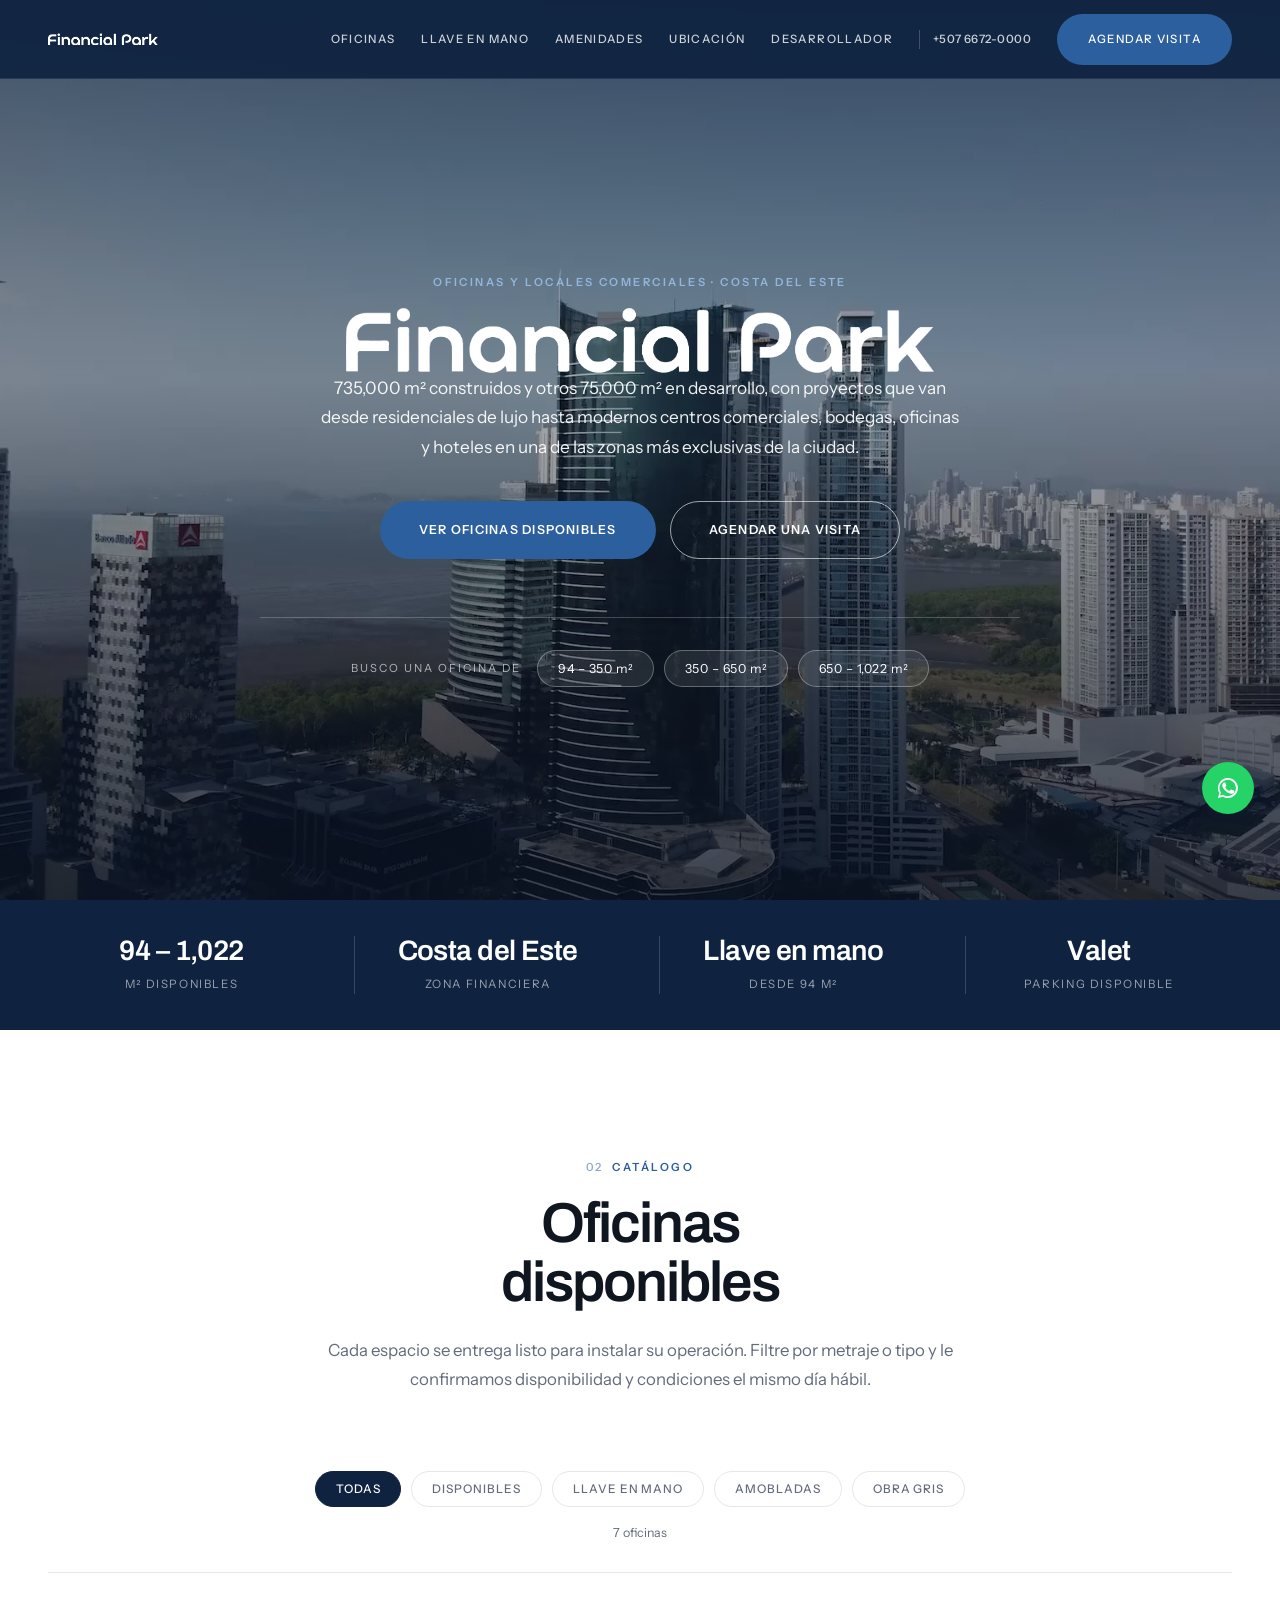
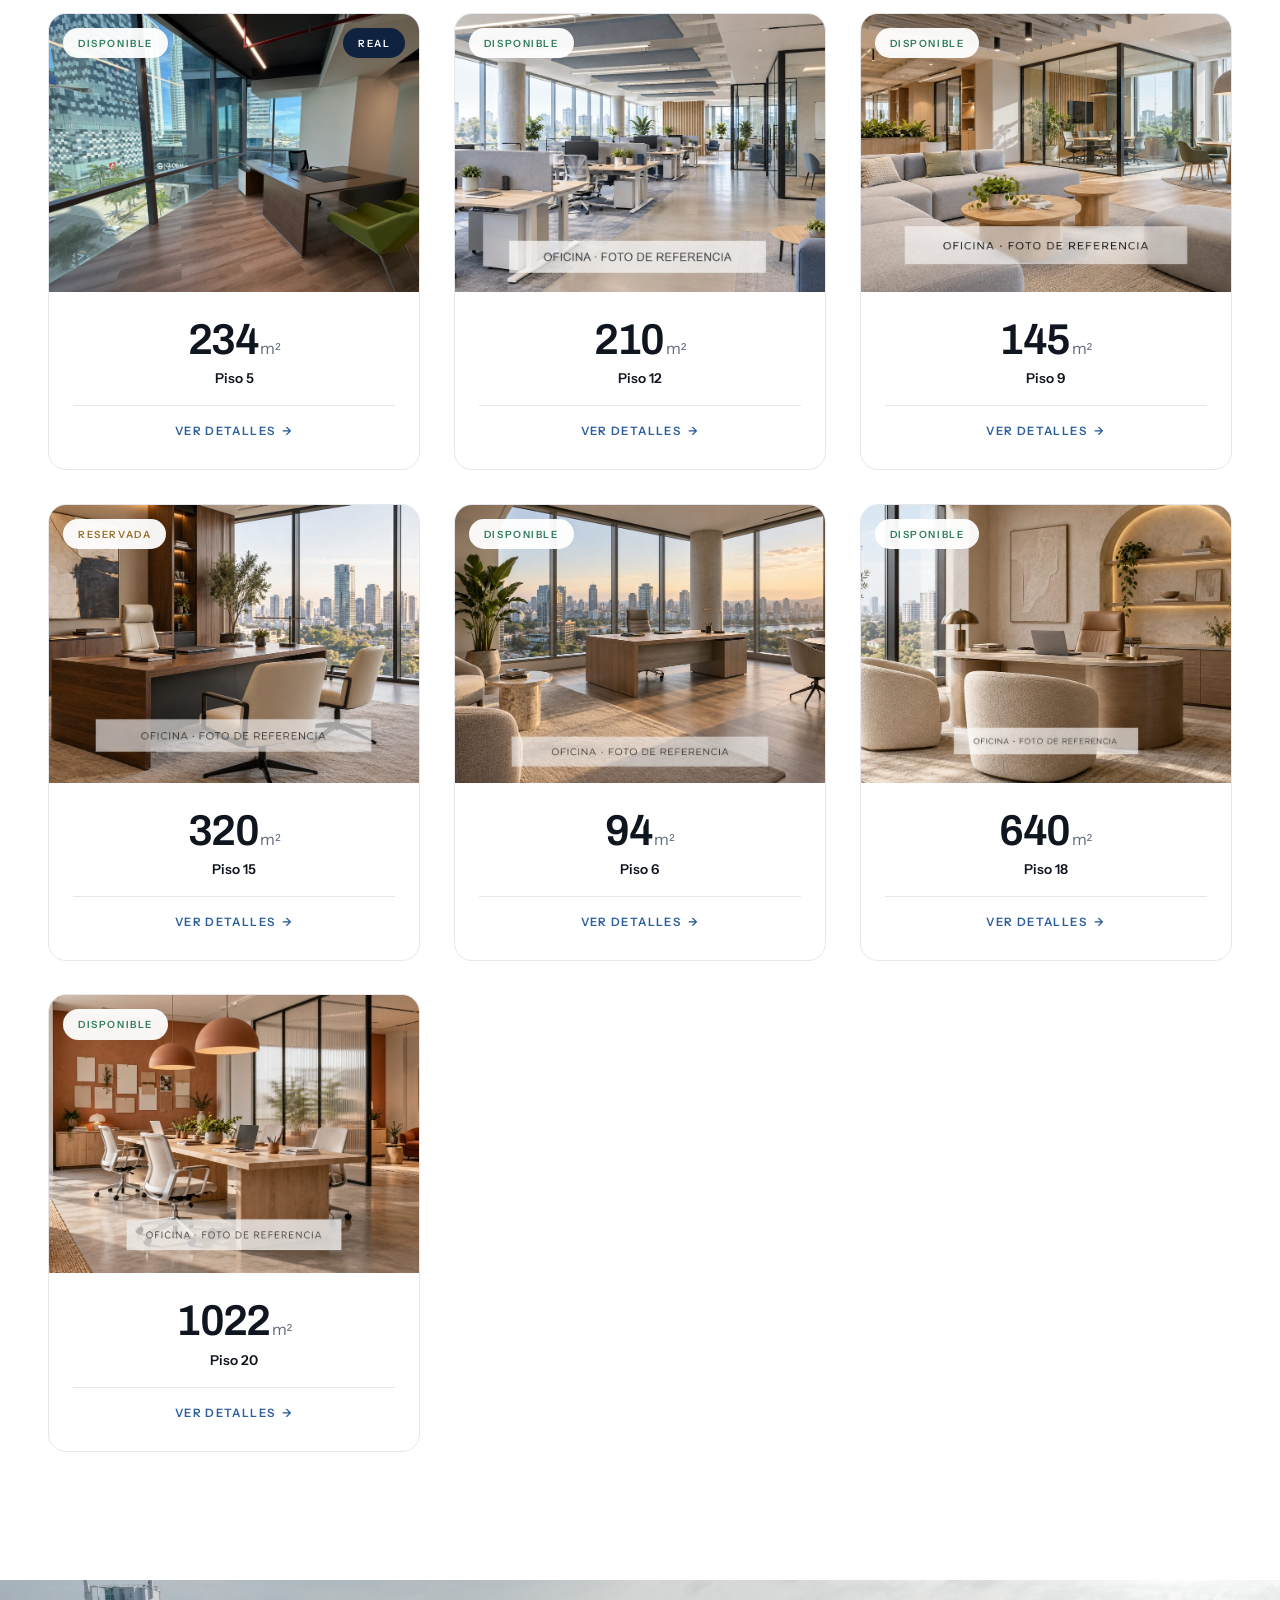
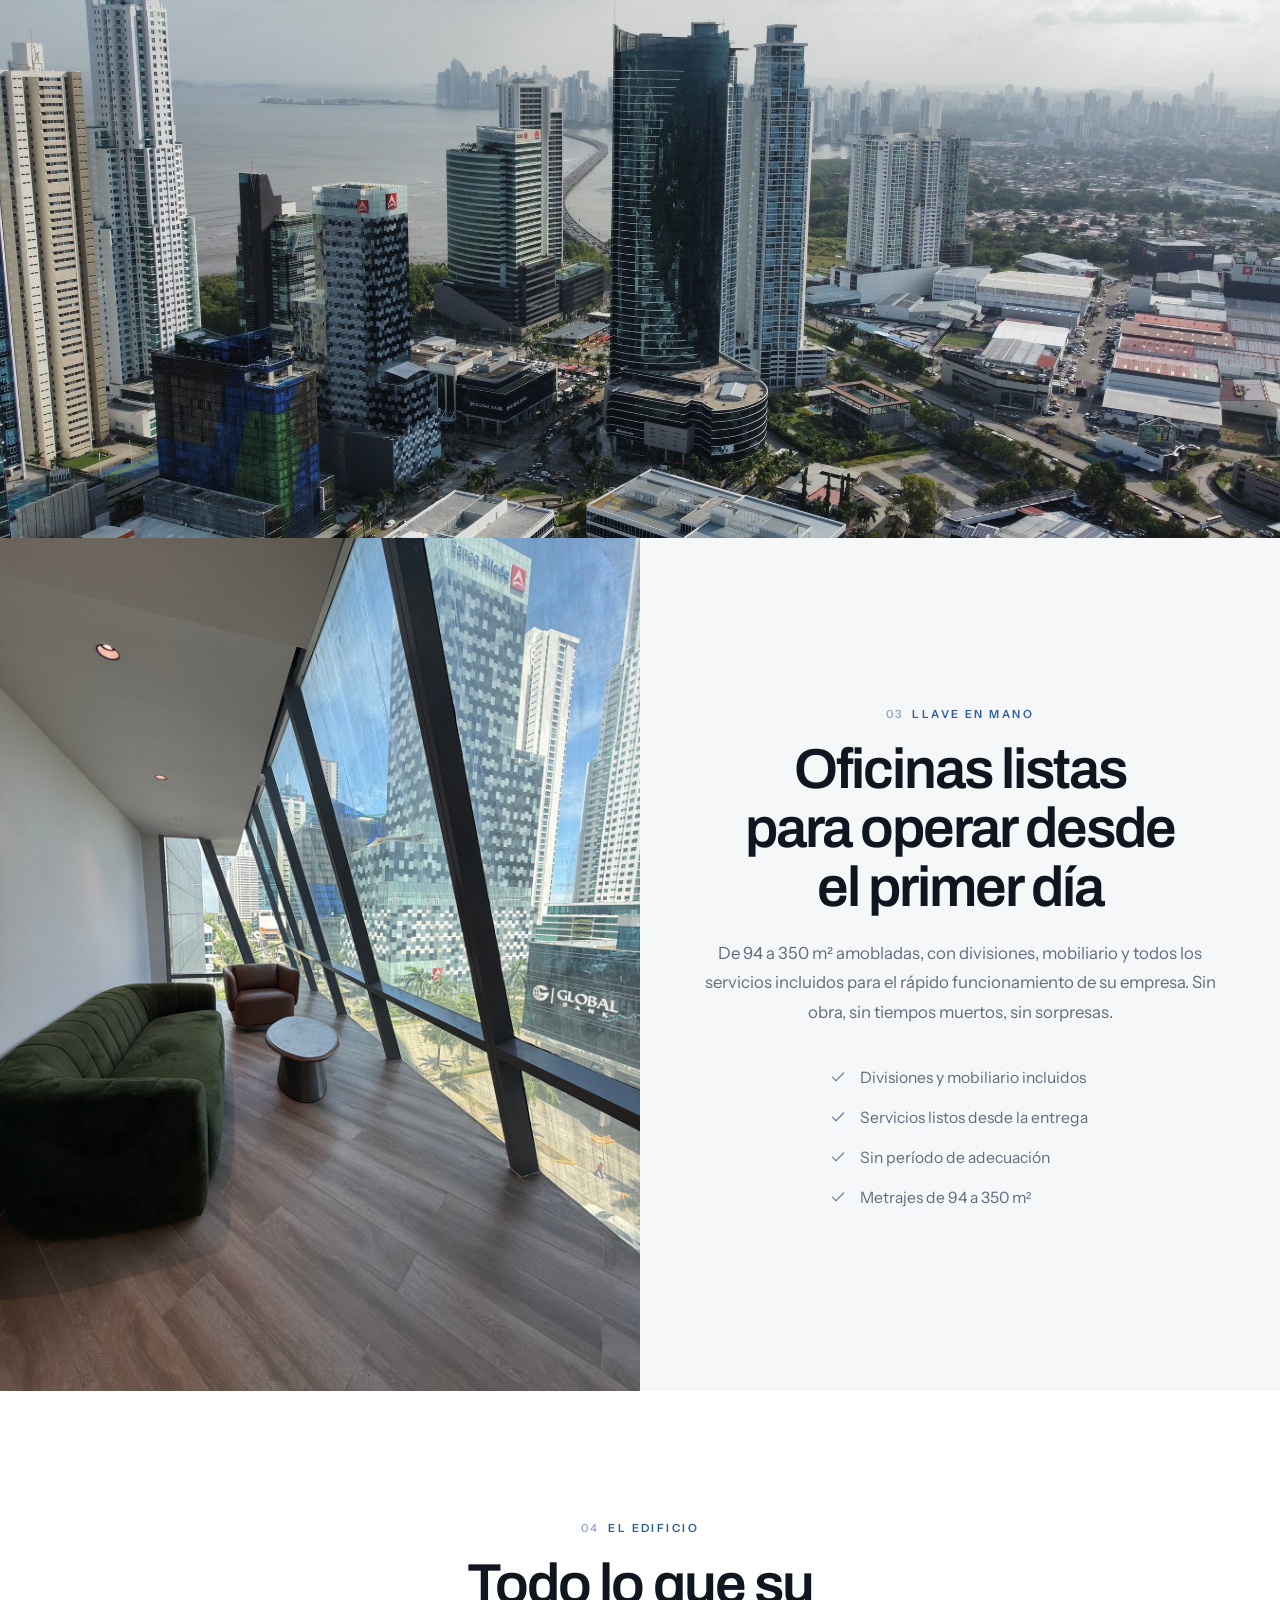
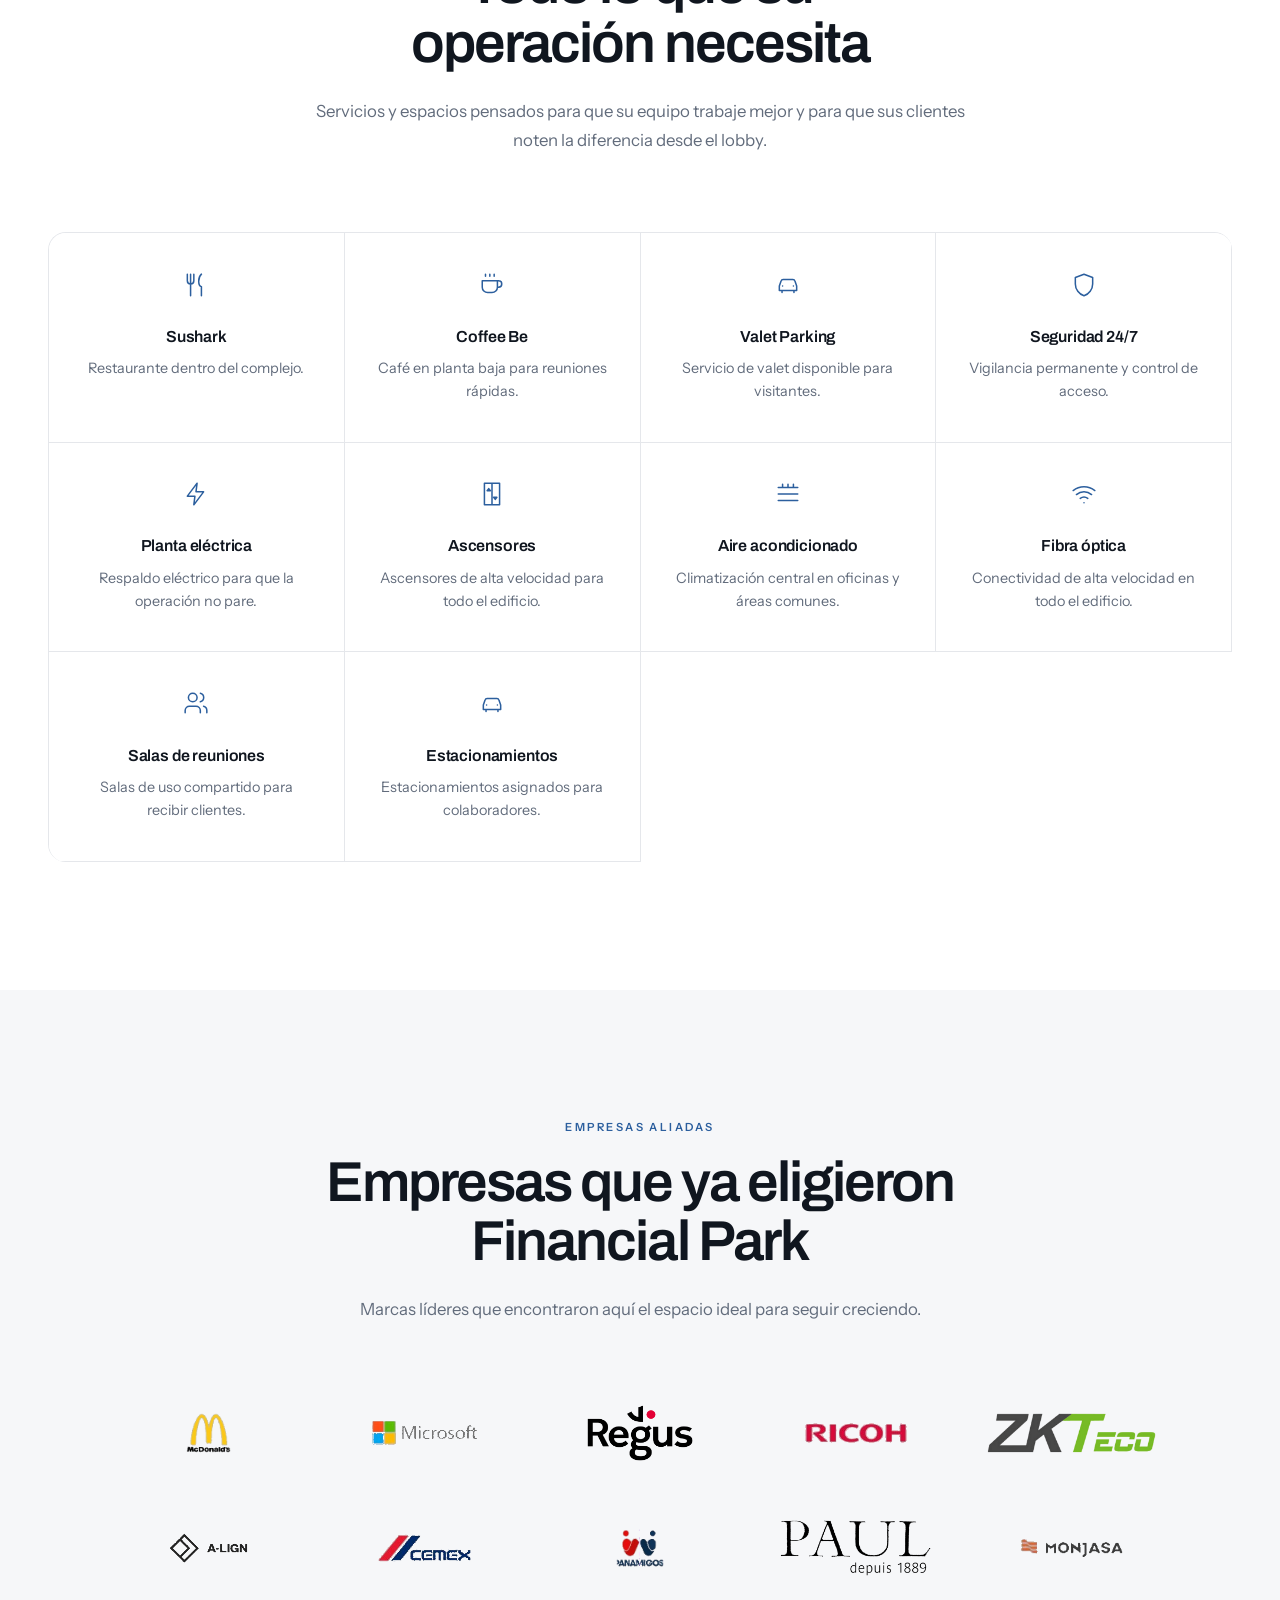
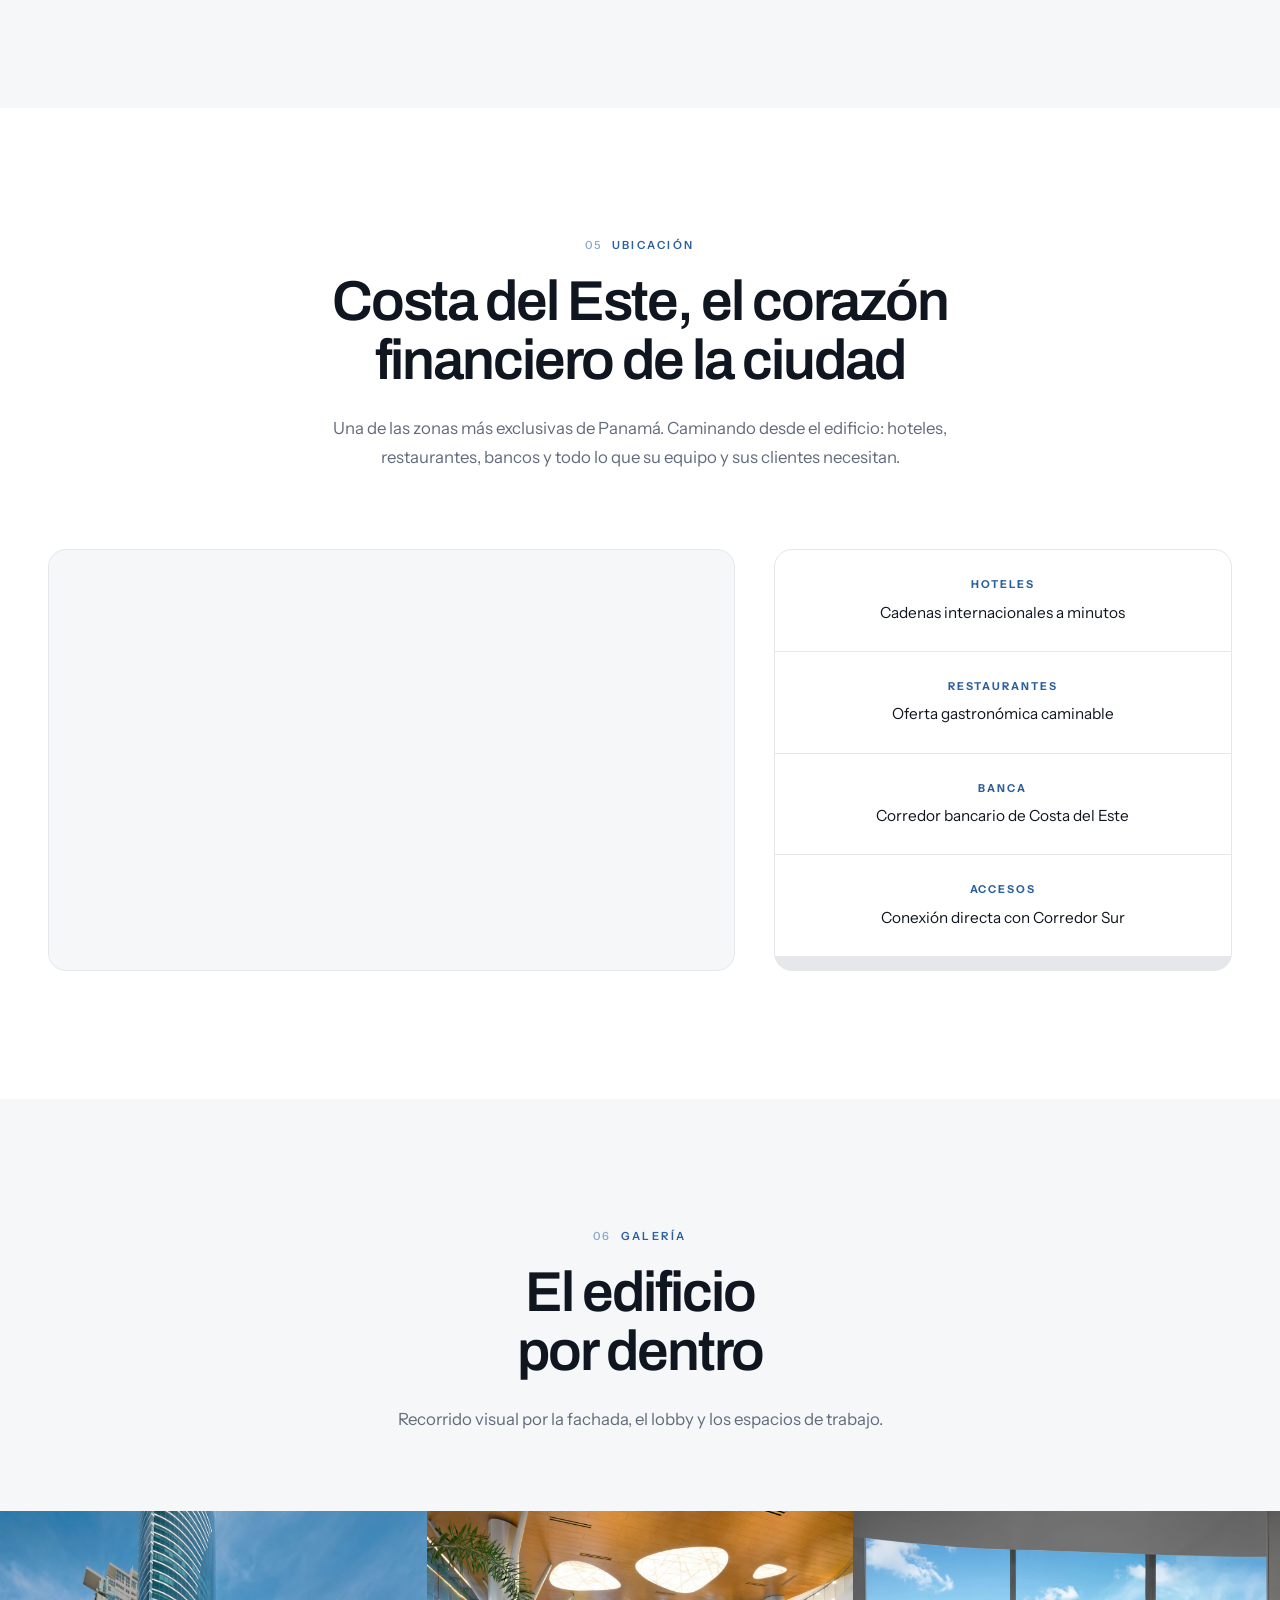
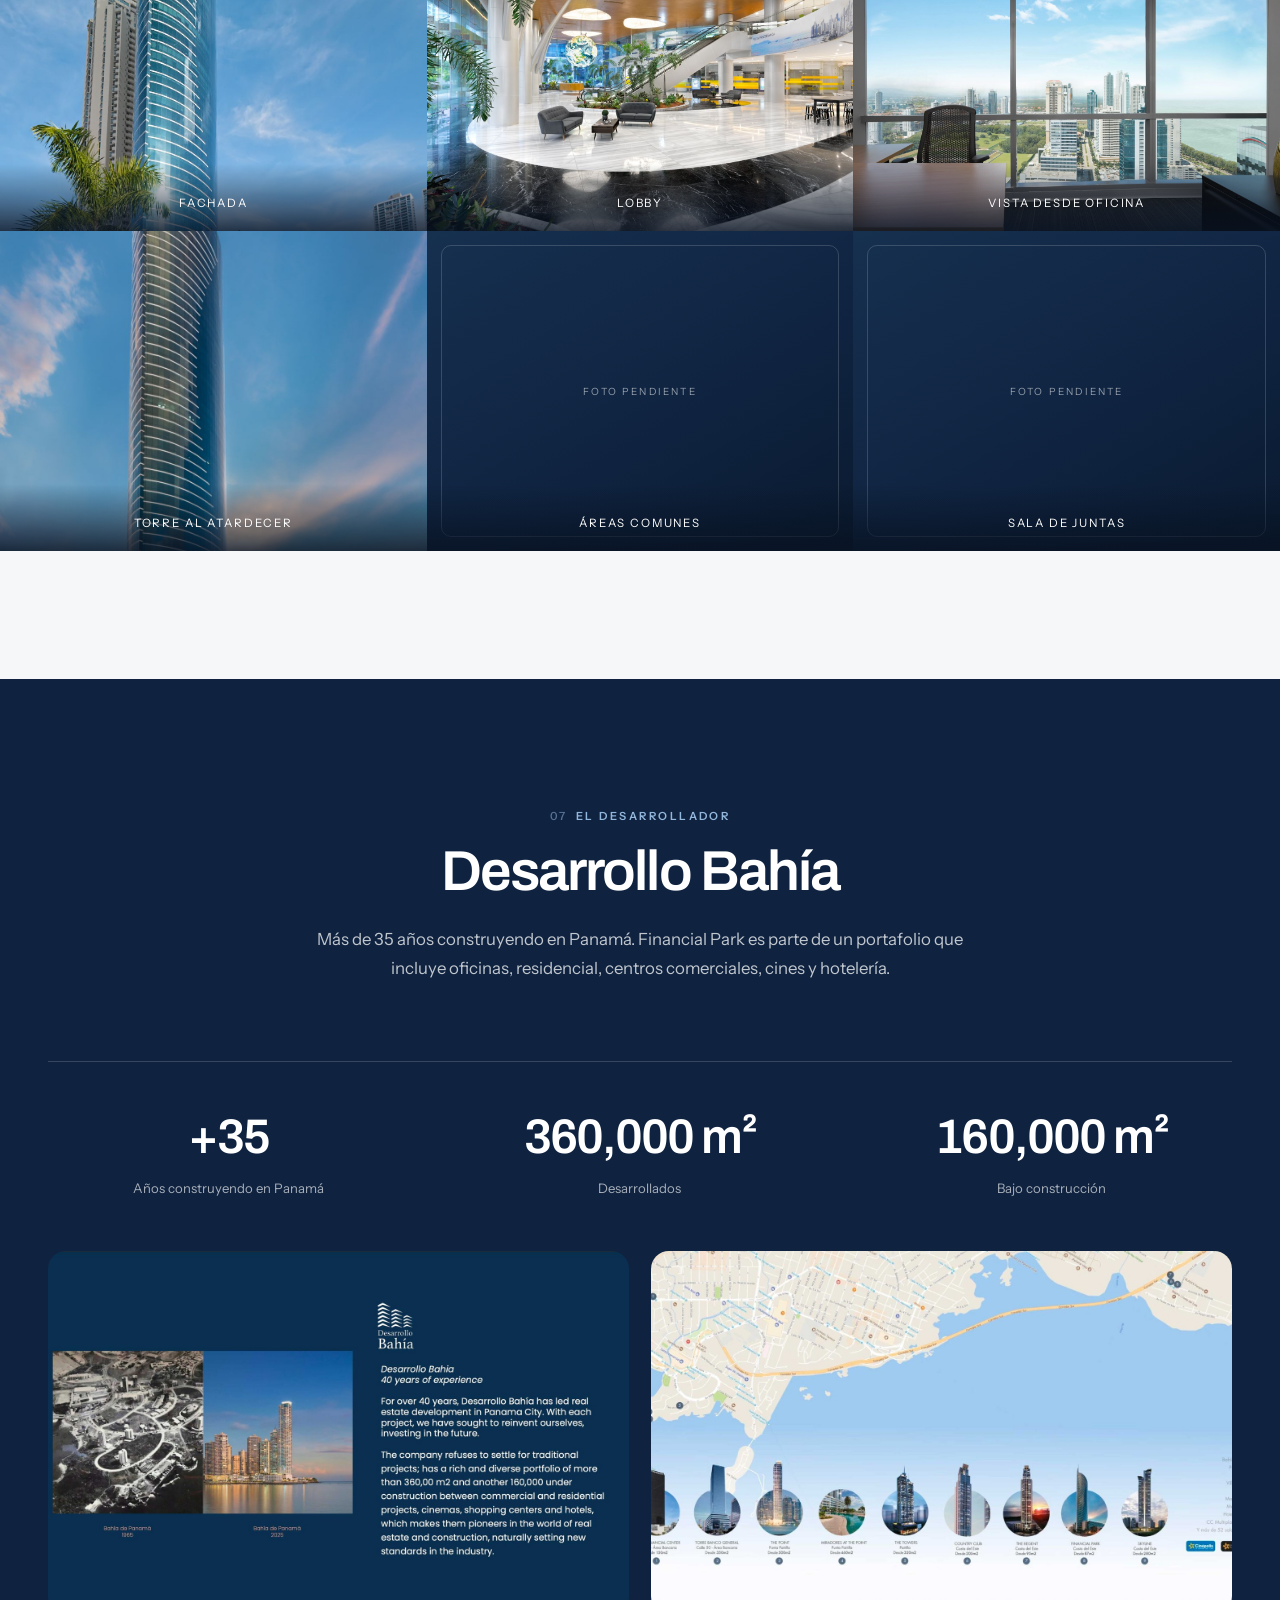
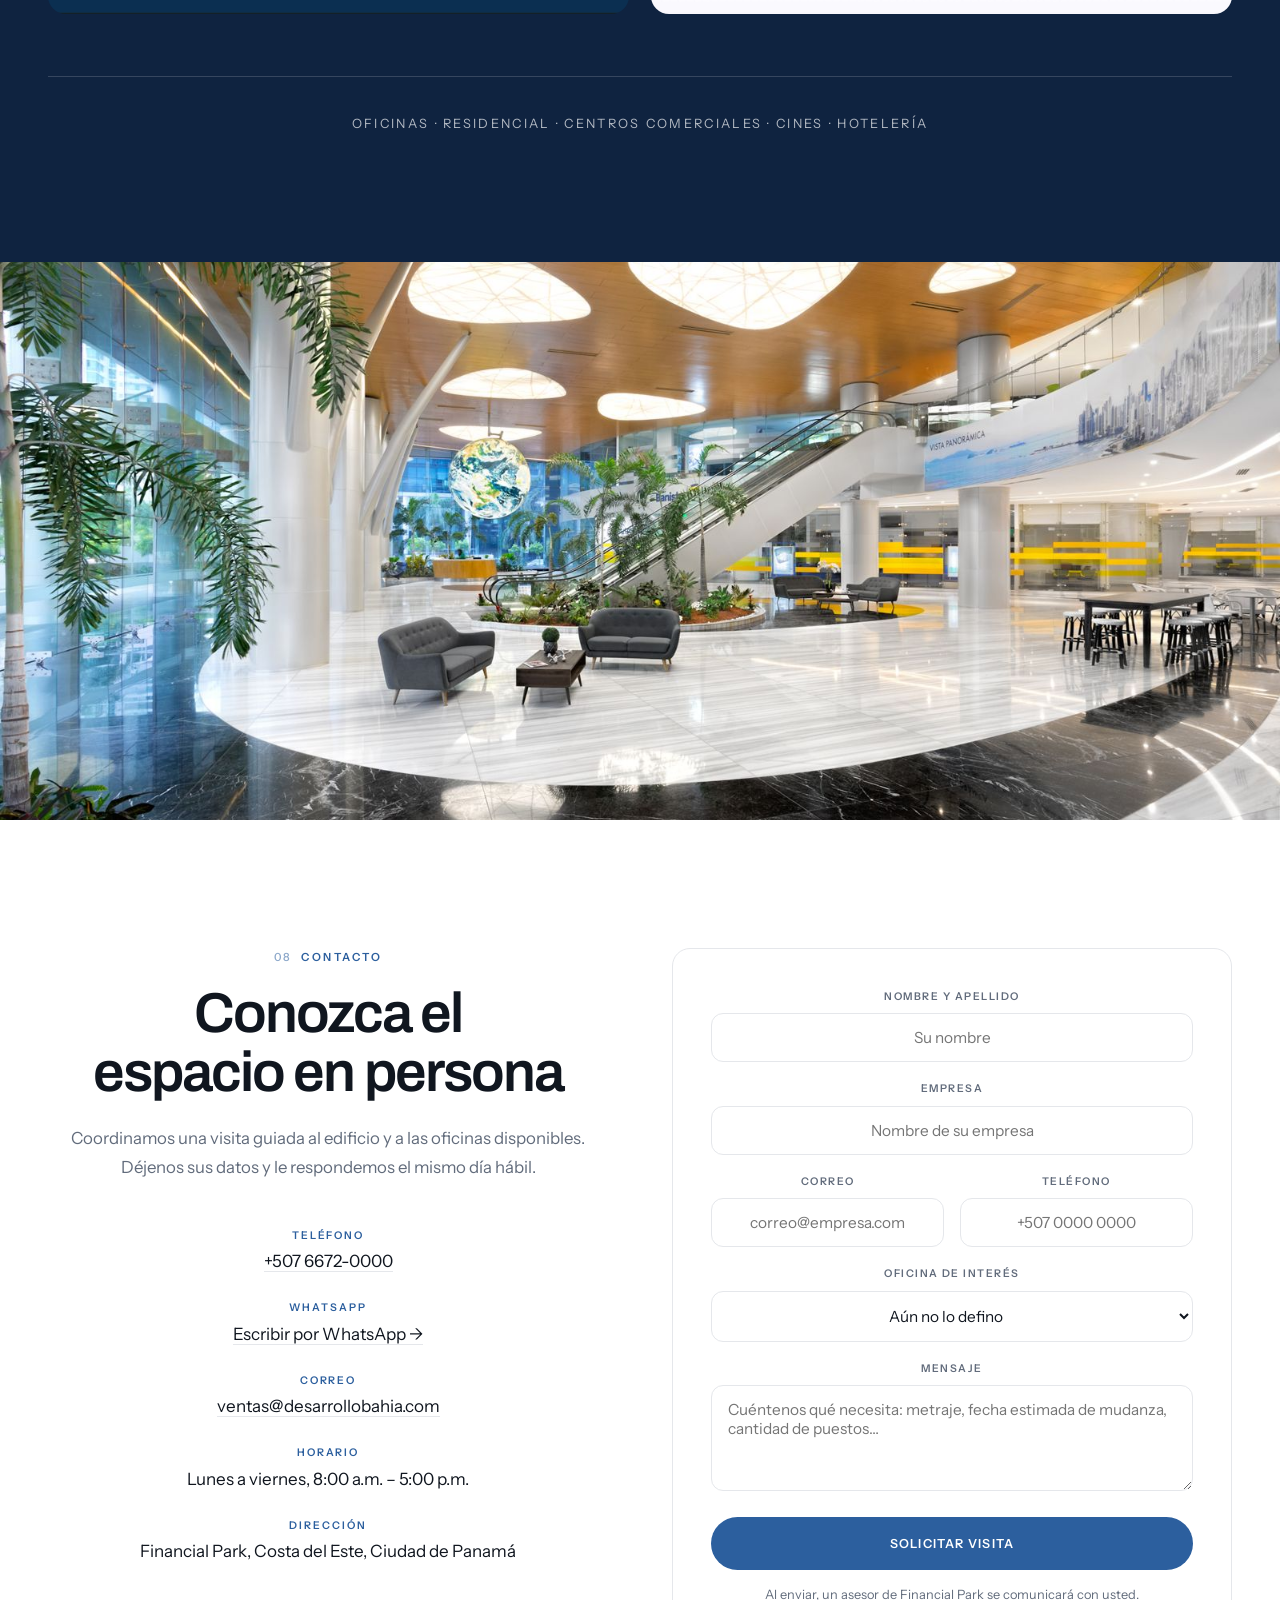
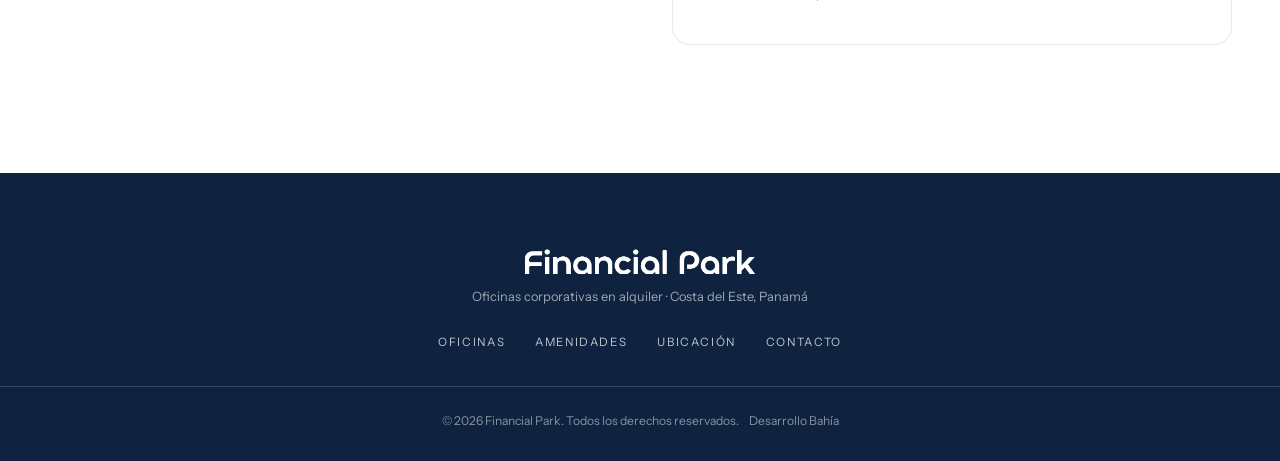
==== index.html @ 24227920 "Update video element in hero section" ====
<!DOCTYPE html>
<html lang="es">
<head>
<meta charset="UTF-8">
<script>
(function(){
  try { if ('scrollRestoration' in history) history.scrollRestoration = 'manual'; } catch(e){}
  if (location.hash) {
    try { history.replaceState(null, '', location.pathname + location.search); } catch(e){}
  }
})();
</script>
<meta name="viewport" content="width=device-width, initial-scale=1">
<title>Financial Park · Oficinas en alquiler en Costa del Este, Panamá</title>
<meta name="description" content="Oficinas corporativas en alquiler de 94 a 1,022 m² en Costa del Este, Panamá. Espacios llave en mano listos para operar. Financial Park, por Desarrollo Bahía.">
<meta property="og:title" content="Financial Park · Oficinas en alquiler en Costa del Este">
<meta property="og:description" content="Oficinas de 94 a 1,022 m² en el corazón financiero de Costa del Este.">
<meta property="og:image" content="img/torre-atardecer.jpg">
<meta property="og:type" content="website">
<link rel="icon" href="favicon.svg" type="image/svg+xml">
<link rel="preconnect" href="https://fonts.googleapis.com">
<link rel="preconnect" href="https://fonts.gstatic.com" crossorigin>
<link href="https://fonts.googleapis.com/css2?family=Archivo:wght@400;500;600;700&family=Instrument+Sans:wght@400;500;600&display=swap" rel="stylesheet">
<link rel="preload" as="image" href="img/hero-poster.jpg?v=3" fetchpriority="high">
<link rel="preload" as="video" href="video/hero.mp4?v=3">
<link rel="stylesheet" href="css/styles.css">
</head>
<body>

<!-- ═══════════ HEADER ═══════════ -->
<header class="site-header" id="top">
  <div class="wrap header-inner">
    <a class="brand" href="#top"><span class="brand-logo"><img src="img/fp2%20logos-02.png" alt="Financial Park"></span></a>

    <nav class="nav" id="nav">
      <a href="#oficinas">Oficinas</a>
      <a href="#llave">Llave en mano</a>
      <a href="#amenidades">Amenidades</a>
      <a href="#ubicacion">Ubicación</a>
      <a href="#desarrollador">Desarrollador</a>
      <a class="nav-phone" data-slot="telefono-nav" href="#">—</a>
      <a class="btn btn-primary nav-cta" href="#contacto">Agendar visita</a>
    </nav>

    <button class="burger" id="burger" aria-label="Abrir menú" aria-expanded="false">
      <span></span><span></span><span></span>
    </button>
  </div>
</header>

<!-- ═══════════ 01 · HERO ═══════════ -->
<section class="hero">
  <div class="hero-media">
    <video class="hero-video" data-slot="hero-video" autoplay muted loop playsinline webkit-playsinline preload="auto" poster="img/hero-poster.jpg?v=3"><source src="video/hero.mp4?v=3" type="video/mp4"></video>
    <picture>
      <source media="(max-width: 760px)" data-slot="hero-img-movil" srcset="">
      <img data-slot="hero-img" src="" alt="Financial Park, Costa del Este" fetchpriority="high">
    </picture>
  </div>
  <div class="hero-overlay"></div>

  <div class="wrap hero-content">
    <p class="eyebrow eyebrow-light" data-slot="hero-eyebrow"></p>
    <h1 class="hero-title hero-title-logo" data-slot="hero-titulo"></h1>
    <p class="hero-lead" data-slot="hero-bajada"></p>

    <div class="hero-actions">
      <a class="btn btn-primary btn-lg" data-slot="hero-cta1" href="#oficinas"></a>
      <a class="btn btn-ghost btn-lg" data-slot="hero-cta2" href="#contacto"></a>
    </div>

    <!-- Buscador rápido por metraje (molde SERHANT) -->
    <div class="quick-search">
      <span class="quick-label">Busco una oficina de</span>
      <div class="quick-chips">
        <button class="chip" data-rango="94-350">94 – 350 m²</button>
        <button class="chip" data-rango="350-650">350 – 650 m²</button>
        <button class="chip" data-rango="650-1100">650 – 1,022 m²</button>
      </div>
    </div>
  </div>
</section>

<!-- ═══════════ BARRA DE DATOS CLAVE ═══════════ -->
<section class="databar">
  <div class="wrap databar-inner" data-slot="datos-clave"></div>
</section>

<!-- ═══════════ 02 · OFICINAS ═══════════ -->
<section class="section" id="oficinas">
  <div class="wrap">
    <div class="section-head">
      <div>
        <p class="eyebrow"><span class="num">02</span> Catálogo</p>
        <h2 class="h2">Oficinas<br>disponibles</h2>
      </div>
      <div class="section-head-side">
        <p class="lead muted">Cada espacio se entrega listo para instalar su operación. Filtre por metraje o tipo y le confirmamos disponibilidad y condiciones el mismo día hábil.</p>
      </div>
    </div>

    <div class="filters" id="filtros">
      <button class="filter is-active" data-filtro="todas">Todas</button>
      <button class="filter" data-filtro="disponible">Disponibles</button>
      <button class="filter" data-filtro="Llave en mano">Llave en mano</button>
      <button class="filter" data-filtro="Amoblada">Amobladas</button>
      <button class="filter" data-filtro="Obra gris">Obra gris</button>
      <span class="filter-count" id="filtroCount"></span>
    </div>

    <div class="listings" data-slot="oficinas"></div>
  </div>
</section>

<!-- ═══════════ BANDA AÉREA · FACHADA ═══════════ -->
<section class="bleed">
  <img data-slot="fachada-img" src="" alt="Vista aérea de Costa del Este y Financial Park" loading="lazy">
</section>

<!-- ═══════════ 03 · LLAVE EN MANO ═══════════ -->
<section class="split-full section-soft" id="llave">
  <div class="split-media">
    <img data-slot="llave-img" src="" alt="Espacios llave en mano en Financial Park" loading="lazy">
  </div>
  <div class="split-body reveal">
    <p class="eyebrow"><span class="num">03</span> <span data-slot="llave-eyebrow"></span></p>
    <h2 class="h2" data-slot="llave-titulo"></h2>
    <p class="lead muted" data-slot="llave-texto"></p>
    <ul class="ticks" data-slot="llave-puntos"></ul>
  </div>
</section>

<!-- ═══════════ 04 · AMENIDADES ═══════════ -->
<section class="section" id="amenidades">
  <div class="wrap">
    <div class="section-head">
      <div>
        <p class="eyebrow"><span class="num">04</span> El edificio</p>
        <h2 class="h2">Todo lo que su<br>operación necesita</h2>
      </div>
      <div class="section-head-side">
        <p class="lead muted">Servicios y espacios pensados para que su equipo trabaje mejor y para que sus clientes noten la diferencia desde el lobby.</p>
      </div>
    </div>

    <div class="amenities" data-slot="amenidades"></div>
  </div>
</section>

<!-- ═══════════ EMPRESAS ALIADAS ═══════════ -->
<section class="section section-soft" id="empresas">
  <div class="wrap">
    <div class="section-head">
      <div>
        <p class="eyebrow">Empresas aliadas</p>
        <h2 class="h2">Empresas que ya eligieron<br>Financial Park</h2>
      </div>
      <div class="section-head-side">
        <p class="lead muted">Marcas líderes que encontraron aquí el espacio ideal para seguir creciendo.</p>
      </div>
    </div>

    <div class="logos-grid">
      <div class="logo-item reveal"><img src="img/logos/01_mcdonalds.png" alt="McDonald's" loading="lazy"></div>
      <div class="logo-item reveal"><img src="img/logos/02_microsoft.png" alt="Microsoft" loading="lazy"></div>
      <div class="logo-item reveal"><img src="img/logos/03_regus.png" alt="Regus" loading="lazy"></div>
      <div class="logo-item reveal"><img src="img/logos/04_ricoh.png" alt="Ricoh" loading="lazy"></div>
      <div class="logo-item reveal"><img src="img/logos/05_zkteco.png" alt="ZKTeco" loading="lazy"></div>
      <div class="logo-item reveal"><img src="img/logos/06_a-lign.png" alt="A-LIGN" loading="lazy"></div>
      <div class="logo-item reveal"><img src="img/logos/07_cemex.png" alt="Cemex" loading="lazy"></div>
      <div class="logo-item reveal"><img src="img/logos/08_panamigos.png" alt="Panamigos" loading="lazy"></div>
      <div class="logo-item reveal"><img src="img/logos/09_paul.png" alt="Paul" loading="lazy"></div>
      <div class="logo-item reveal"><img src="img/logos/10_monjasa.png" alt="Monjasa" loading="lazy"></div>
    </div>
  </div>
</section>

<!-- ═══════════ 05 · UBICACIÓN ═══════════ -->
<section class="section" id="ubicacion">
  <div class="wrap">
    <div class="section-head">
      <div>
        <p class="eyebrow"><span class="num">05</span> <span data-slot="ubi-eyebrow"></span></p>
        <h2 class="h2" data-slot="ubi-titulo"></h2>
      </div>
      <div class="section-head-side">
        <p class="lead muted" data-slot="ubi-texto"></p>
      </div>
    </div>

    <div class="location">
      <div class="map reveal">
        <iframe data-slot="mapa" src="" title="Ubicación de Financial Park en Costa del Este" loading="lazy" referrerpolicy="no-referrer-when-downgrade"></iframe>
      </div>
      <div class="around reveal" data-slot="alrededor"></div>
    </div>
  </div>
</section>

<!-- ═══════════ 06 · GALERÍA ═══════════ -->
<section class="section section-soft" id="galeria">
  <div class="wrap">
    <div class="section-head">
      <div>
        <p class="eyebrow"><span class="num">06</span> Galería</p>
        <h2 class="h2">El edificio<br>por dentro</h2>
      </div>
      <div class="section-head-side">
        <p class="lead muted">Recorrido visual por la fachada, el lobby y los espacios de trabajo.</p>
      </div>
    </div>
  </div>
  <div class="gallery" data-slot="galeria"></div>
</section>

<!-- ═══════════ 07 · DESARROLLADOR ═══════════ -->
<section class="section section-navy" id="desarrollador">
  <div class="wrap">
    <div class="section-head">
      <div>
        <p class="eyebrow eyebrow-light"><span class="num">07</span> <span data-slot="dev-eyebrow"></span></p>
        <h2 class="h2 on-dark" data-slot="dev-titulo"></h2>
      </div>
      <div class="section-head-side">
        <p class="lead on-dark-muted" data-slot="dev-texto"></p>
      </div>
    </div>

    <div class="stats" data-slot="dev-stats"></div>
    <div class="dev-photos" data-slot="dev-fotos"></div>
    <p class="services" data-slot="dev-servicios"></p>
  </div>
</section>

<!-- ═══════════ BANDA · LOBBY ═══════════ -->
<section class="bleed">
  <img data-slot="lobby-img" src="" alt="Lobby de Financial Park" loading="lazy">
</section>

<!-- ═══════════ 08 · CONTACTO ═══════════ -->
<section class="section" id="contacto">
  <div class="wrap">
    <div class="contact">

      <div class="contact-info reveal">
        <p class="eyebrow"><span class="num">08</span> Contacto</p>
        <h2 class="h2">Conozca el<br>espacio en persona</h2>
        <p class="lead muted">Coordinamos una visita guiada al edificio y a las oficinas disponibles. Déjenos sus datos y le respondemos el mismo día hábil.</p>

        <dl class="contact-list">
          <div>
            <dt>Teléfono</dt>
            <dd><a data-slot="telefono" href="#">—</a></dd>
          </div>
          <div>
            <dt>WhatsApp</dt>
            <dd><a data-slot="whatsapp" href="#" target="_blank" rel="noopener">Escribir por WhatsApp →</a></dd>
          </div>
          <div>
            <dt>Correo</dt>
            <dd><a data-slot="correo" href="#">—</a></dd>
          </div>
          <div>
            <dt>Horario</dt>
            <dd data-slot="horario">—</dd>
          </div>
          <div>
            <dt>Dirección</dt>
            <dd data-slot="direccion">—</dd>
          </div>
        </dl>
      </div>

      <form class="contact-form reveal" name="contacto" method="POST" data-netlify="true" netlify-honeypot="bot-field" action="/gracias.html">
        <input type="hidden" name="form-name" value="contacto">
        <p class="hp"><label>No llenar: <input name="bot-field"></label></p>

        <div class="field">
          <label for="nombre">Nombre y apellido</label>
          <input id="nombre" name="nombre" type="text" required placeholder="Su nombre">
        </div>
        <div class="field">
          <label for="empresa">Empresa</label>
          <input id="empresa" name="empresa" type="text" placeholder="Nombre de su empresa">
        </div>
        <div class="field-row">
          <div class="field">
            <label for="email">Correo</label>
            <input id="email" name="email" type="email" required placeholder="correo@empresa.com">
          </div>
          <div class="field">
            <label for="telefono">Teléfono</label>
            <input id="telefono" name="telefono" type="tel" placeholder="+507 0000 0000">
          </div>
        </div>
        <div class="field">
          <label for="interes">Oficina de interés</label>
          <select id="interes" name="interes" data-slot="select-oficinas">
            <option>Aún no lo defino</option>
          </select>
        </div>
        <div class="field">
          <label for="mensaje">Mensaje</label>
          <textarea id="mensaje" name="mensaje" rows="4" placeholder="Cuéntenos qué necesita: metraje, fecha estimada de mudanza, cantidad de puestos…"></textarea>
        </div>

        <button class="btn btn-primary btn-lg btn-block" type="submit">Solicitar visita</button>
        <p class="form-note">Al enviar, un asesor de Financial Park se comunicará con usted.</p>
      </form>

    </div>
  </div>
</section>

<!-- ═══════════ FOOTER ═══════════ -->
<footer class="site-footer">
  <div class="wrap footer-inner">
    <div>
      <p class="brand brand-footer"><span class="brand-logo"><img src="img/fp2%20logos-02.png" alt="Financial Park"></span></p>
      <p class="footer-tag" data-slot="footer-bajada"></p>
    </div>
    <nav class="footer-nav">
      <a href="#oficinas">Oficinas</a>
      <a href="#amenidades">Amenidades</a>
      <a href="#ubicacion">Ubicación</a>
      <a href="#contacto">Contacto</a>
    </nav>
  </div>
  <div class="wrap footer-bottom">
    <p>© 2026 Financial Park. Todos los derechos reservados.</p>
    <p>Desarrollo Bahía</p>
  </div>
</footer>

<a class="wa-float" data-slot="whatsapp-float" href="#" target="_blank" rel="noopener" aria-label="Escribir por WhatsApp">
  <svg viewBox="0 0 24 24" width="24" height="24" fill="currentColor" aria-hidden="true"><path d="M17.5 14.4c-.3-.2-1.7-.8-2-.9-.3-.1-.5-.2-.7.1-.2.3-.7.9-.9 1.1-.2.2-.3.2-.6.1-.3-.2-1.2-.5-2.3-1.4-.9-.8-1.4-1.7-1.6-2-.2-.3 0-.5.1-.6l.5-.5c.1-.2.2-.3.3-.5 0-.2 0-.4 0-.5 0-.2-.7-1.6-.9-2.2-.2-.6-.5-.5-.7-.5h-.6c-.2 0-.5.1-.8.4-.3.3-1 1-1 2.5s1.1 2.9 1.2 3.1c.2.2 2.1 3.2 5.1 4.4.7.3 1.3.5 1.7.6.7.2 1.4.2 1.9.1.6-.1 1.7-.7 2-1.4.2-.7.2-1.2.2-1.4-.1-.1-.3-.2-.6-.3M12 2a10 10 0 0 0-8.6 15.1L2 22l5-1.3A10 10 0 1 0 12 2m0 18.2c-1.6 0-3.2-.5-4.6-1.3l-.3-.2-3 .8.8-2.9-.2-.3A8.2 8.2 0 1 1 12 20.2"/></svg>
</a>

<a class="to-top" href="#top" aria-label="Volver arriba">↑</a>

<script src="contenido.js"></script>
<script src="js/main.js"></script>
</body>
</html>
---- css/styles.css ----
/* =====================================================
   FINANCIAL PARK — hoja de estilos
   Tipografía moderna · composición centrada · formas suaves
   Los colores y tipografías se cambian aquí abajo (:root)
   ===================================================== */

:root{
  --navy:        #0f2340;
  --navy-deep:   #0a1a2f;
  --blue:        #2c5f9e;
  --blue-hover:  #234f86;
  --blue-soft:   #93b6dd;
  --paper:       #ffffff;
  --soft:        #f6f7f9;
  --text:        #10161f;
  --muted:       #626c7c;
  --line:        #e5e7eb;
  --line-dark:   rgba(255,255,255,.16);
  --green:       #2f7d5b;
  --amber:       #96702c;
  --whatsapp:    #25d366;

  /* Tipografías modernas */
  --display: "Archivo", -apple-system, BlinkMacSystemFont, "Segoe UI", Helvetica, Arial, sans-serif;
  --sans:    "Instrument Sans", -apple-system, BlinkMacSystemFont, "Segoe UI", Helvetica, Arial, sans-serif;

  /* Radios */
  --r-btn:  999px;
  --r-card: 18px;
  --r-field: 12px;

  --wrap: 1320px;
  --pad-section: clamp(78px, 10vw, 150px);
}

*,*::before,*::after{ box-sizing:border-box; }
html{ scroll-behavior:smooth; scroll-padding-top:80px; }

body{
  margin:0;
  font-family:var(--sans);
  font-size:17px;
  line-height:1.65;
  color:var(--text);
  background:var(--paper);
  -webkit-font-smoothing:antialiased;
}
body.modal-open{ overflow:hidden; }

img{ max-width:100%; display:block; opacity:0; transition:opacity .45s ease; }
img.img-ready{ opacity:1; }
.hero-media img{ opacity:1; transition:none; }
a{ color:var(--blue); text-decoration:none; }
button{ font-family:inherit; }

.wrap{
  width:100%;
  max-width:var(--wrap);
  margin:0 auto;
  padding:0 clamp(20px, 5vw, 48px);
}

/* ---------- Tipografía ---------- */
.h2{
  font-family:var(--display);
  font-weight:600;
  font-size:clamp(2.1rem, 4.4vw, 3.7rem);
  line-height:1.05;
  letter-spacing:-0.035em;
  margin:0;
  text-wrap:balance;
}
.h2.on-dark{ color:#fff; }

.eyebrow{
  display:flex;
  align-items:center;
  justify-content:center;
  gap:.9em;
  font-size:.7rem;
  font-weight:600;
  letter-spacing:.22em;
  text-transform:uppercase;
  color:var(--blue);
  margin:0 0 1.5em;
}
.eyebrow-light{ color:var(--blue-soft); }
.num{ font-weight:500; letter-spacing:.1em; opacity:.55; }

.lead{ font-size:1.05rem; line-height:1.75; margin:0; font-weight:400; }
.h2 + .lead{ margin-top:1.3em; }
.muted{ color:var(--muted); }
.on-dark-muted{ color:rgba(255,255,255,.74); }

/* ---------- Botones ---------- */
.btn{
  display:inline-flex;
  align-items:center;
  justify-content:center;
  gap:.5em;
  font-size:.78rem;
  font-weight:600;
  letter-spacing:.1em;
  text-transform:uppercase;
  padding:15px 30px;
  border:1px solid transparent;
  border-radius:var(--r-btn);
  cursor:pointer;
  transition:background .25s ease, color .25s ease, border-color .25s ease, transform .2s ease;
}
.btn-lg{ padding:18px 38px; }
.btn-block{ width:100%; }
.btn-primary{ background:var(--blue); color:#fff; }
.btn-primary:hover{ background:var(--blue-hover); transform:translateY(-1px); }
.btn-ghost{ background:transparent; color:#fff; border-color:rgba(255,255,255,.6); }
.btn-ghost:hover{ background:rgba(255,255,255,.14); border-color:#fff; }
.btn-whatsapp{ background:var(--whatsapp); color:#fff; }
.btn-whatsapp:hover{ background:#1fb959; transform:translateY(-1px); }

/* ---------- Header ---------- */
.site-header{
  position:fixed; inset:0 0 auto 0; z-index:60;
  background:rgba(15,35,64,.92);
  backdrop-filter:blur(10px);
  border-bottom:1px solid rgba(255,255,255,.09);
}
.header-inner{ display:flex; align-items:center; justify-content:space-between; height:78px; }
.brand{
  font-family:var(--display);
  font-weight:600;
  font-size:1.22rem;
  letter-spacing:-0.02em;
  color:#fff;
}
/* Logo: el archivo que subió Zara (img/fp2 logos-02.png) trae bastante margen
   transparente alrededor del wordmark. En vez de pedirle que suba una versión
   recortada, se recorta acá con CSS: la imagen real (2481x627px) se agranda y
   se desplaza dentro de una caja más chica con overflow:hidden, mostrando solo
   la zona donde está el logo. Si algún día se reemplaza el archivo por uno ya
   recortado (sin ese margen), estos números dejan de hacer falta y basta con
   quitar el overflow:hidden / position:absolute de abajo. */
.brand-logo{
  display:block;
  width:110px; height:12px;
  overflow:hidden;
  position:relative;
}
.brand-logo img{
  position:absolute;
  top:-14px; left:-26px;
  height:41px; width:auto; max-width:none;
}
.brand-footer .brand-logo{ width:230px; height:25px; margin:0 auto; }
.brand-footer .brand-logo img{ top:-30px; left:-55px; height:86px; }

/* Logo grande del hero (reemplaza el texto "Financial Park" sobre el video).
   Técnica distinta a la de arriba: en vez de recortar con overflow:hidden a un
   tamaño fijo, se usa background-image con tamaño y posición en PORCENTAJE.
   Ventaja: al ser porcentajes, el recorte se mantiene correcto sin importar
   el ancho (funciona igual de bien en celular que en pantalla grande) — no
   hace falta calcular números distintos por tamaño de pantalla.
   El texto real ("Financial Park", desde contenido.js) se deja transparente
   pero sigue ahí para lectores de pantalla y buscadores. */
h1.hero-title-logo{
  color:transparent;
  font-size:0;
  line-height:0;
  background-image:url("../img/fp2%20logos-02.png");
  background-repeat:no-repeat;
  background-position:center;
  background-size:147.51% 338.92%;
  aspect-ratio:1682/185;
  width:clamp(220px, 46vw, 640px);
  margin:.04em auto .38em;
  overflow:hidden;
}
.nav{ display:flex; align-items:center; gap:clamp(14px, 2vw, 30px); }
.nav > a{
  font-size:.72rem;
  font-weight:500;
  letter-spacing:.12em;
  text-transform:uppercase;
  color:rgba(255,255,255,.8);
  transition:color .2s ease;
}
.nav > a:hover{ color:#fff; }
.nav-phone{
  padding-left:clamp(6px,1vw,14px);
  border-left:1px solid rgba(255,255,255,.2);
  letter-spacing:.04em !important;
}
.nav-cta{ color:#fff !important; }

.burger{ display:none; flex-direction:column; gap:5px; width:44px; height:44px; background:none; border:0; cursor:pointer; padding:0; }
.burger span{ display:block; height:1.5px; width:24px; background:#fff; margin:0 auto; transition:transform .3s ease, opacity .2s ease; }
.burger.open span:nth-child(1){ transform:translateY(6.5px) rotate(45deg); }
.burger.open span:nth-child(2){ opacity:0; }
.burger.open span:nth-child(3){ transform:translateY(-6.5px) rotate(-45deg); }

/* ---------- Hero (centrado) ---------- */
.hero{
  background:var(--navy-deep);
  position:relative;
  min-height:100svh;
  display:flex;
  align-items:center;
  padding:140px 0 80px;
  overflow:hidden;
}
.hero-media{ position:absolute; inset:0; }
.hero-media img{ width:100%; height:100%; object-fit:cover; object-position:center 45%; }
.hero-media picture{ position:absolute; inset:0; }
.hero-video{
  position:absolute; inset:0; z-index:1;
  width:100%; height:100%;
  object-fit:cover; object-position:center 45%;
  background:var(--navy-deep);
  /* Oculto hasta que el propio JS confirme que ya tiene el primer fotograma
     listo (clase "is-ready"). Así nunca se ve un video a medio cargar,
     pantalla negra o un fotograma viejo — solo la imagen de respaldo de
     abajo, y luego un fundido suave hacia el video ya reproduciendo.
     IMPORTANTE: no quitar estas dos reglas (opacity/transition e is-ready) ni
     el bloque correspondiente en js/main.js — sin ellas el video aparece de
     golpe y, mientras carga, se ve un bloque azul liso en vez de la imagen
     de respaldo. Esto es lo que evita el salto/parpadeo del hero. */
  opacity:0;
  transition:opacity .5s ease;
}
.hero-video.is-ready{ opacity:1; }
.hero-video[style*="display: none"] + picture{ position:absolute; inset:0; }
@media (prefers-reduced-motion: reduce){
  .hero-video{ display:none !important; }
}
.hero-overlay{
  position:absolute; inset:0; z-index:2;
  background:
    linear-gradient(180deg, rgba(8,18,34,.62) 0%, rgba(8,18,34,.34) 42%, rgba(8,18,34,.78) 100%);
}
.hero-content{ position:relative; z-index:3; text-align:center; }
.hero-title{
  font-family:var(--display);
  font-weight:600;
  color:#fff;
  font-size:clamp(2.9rem, 8.5vw, 6.4rem);
  line-height:1;
  letter-spacing:-0.045em;
  margin:.04em 0 .38em;
}
.hero-lead{
  color:rgba(255,255,255,.92);
  font-size:clamp(1rem, 1.35vw, 1.18rem);
  font-weight:400;
  line-height:1.7;
  max-width:640px;
  margin:0 auto 2.3em;
}
.hero-actions{ display:flex; flex-wrap:wrap; gap:14px; justify-content:center; }

/* Buscador rápido */
.quick-search{
  margin:clamp(34px, 5vw, 58px) auto 0;
  padding-top:clamp(22px, 3vw, 32px);
  border-top:1px solid rgba(255,255,255,.22);
  max-width:760px;
  display:flex;
  flex-wrap:wrap;
  align-items:center;
  justify-content:center;
  gap:16px;
}
.quick-label{
  font-size:.7rem;
  letter-spacing:.18em;
  text-transform:uppercase;
  color:rgba(255,255,255,.65);
}
.quick-chips{ display:flex; flex-wrap:wrap; gap:10px; justify-content:center; }
.chip{
  background:rgba(255,255,255,.09);
  border:1px solid rgba(255,255,255,.3);
  color:#fff;
  font-size:.78rem;
  letter-spacing:.04em;
  padding:10px 20px;
  border-radius:var(--r-btn);
  cursor:pointer;
  transition:background .2s ease, border-color .2s ease;
}
.chip:hover{ background:rgba(255,255,255,.2); border-color:#fff; }

/* ---------- Barra de datos ---------- */
.databar{ background:var(--navy); color:#fff; }
.databar-inner{
  display:grid;
  grid-template-columns:repeat(4, 1fr);
  gap:clamp(16px, 3vw, 40px);
  padding-top:36px; padding-bottom:36px;
  text-align:center;
}
.databar-item{ border-left:1px solid var(--line-dark); padding:0 clamp(8px,1.5vw,20px); }
.databar-item:first-child{ border-left:0; }
.databar-val{
  font-family:var(--display); font-weight:600;
  font-size:clamp(1.25rem,2.2vw,1.8rem); line-height:1.1;
  letter-spacing:-0.02em; margin:0 0 .3em;
}
.databar-lab{ margin:0; font-size:.72rem; letter-spacing:.14em; text-transform:uppercase; color:rgba(255,255,255,.58); }

/* ---------- Secciones (encabezado centrado) ---------- */
.section{ padding:var(--pad-section) 0; }
.section-soft{ background:var(--soft); }
.section-navy{ background:var(--navy); color:#fff; }

.section-head{
  text-align:center;
  margin:0 auto clamp(46px, 6vw, 78px);
  max-width:920px;
}
.section-head-side{ margin-top:1.4em; }
.section-head-side .lead{ max-width:62ch; margin-left:auto; margin-right:auto; }

/* ---------- Filtros ---------- */
.filters{
  display:flex;
  flex-wrap:wrap;
  align-items:center;
  justify-content:center;
  gap:10px;
  padding-bottom:28px;
  margin-bottom:40px;
  border-bottom:1px solid var(--line);
}
.filter{
  background:transparent;
  border:1px solid var(--line);
  color:var(--muted);
  font-size:.74rem;
  font-weight:500;
  letter-spacing:.08em;
  text-transform:uppercase;
  padding:10px 20px;
  border-radius:var(--r-btn);
  cursor:pointer;
  transition:all .2s ease;
}
.filter:hover{ border-color:var(--navy); color:var(--navy); }
.filter.is-active{ background:var(--navy); border-color:var(--navy); color:#fff; }
.filter-count{ width:100%; text-align:center; margin-top:6px; font-size:.78rem; color:var(--muted); }

/* ---------- Fichas de oficina (resumen — el detalle se ve en el modal) ---------- */
.listings{
  display:grid;
  grid-template-columns:repeat(auto-fill, minmax(280px, 1fr));
  gap:clamp(24px, 2.6vw, 40px);
}
.listing{
  display:flex;
  flex-direction:column;
  background:#fff;
  border:1px solid var(--line);
  border-radius:var(--r-card);
  overflow:hidden;
  text-align:center;
  cursor:pointer;
  transition:transform .35s ease, box-shadow .35s ease;
}
.listing:hover, .listing:focus-visible{ transform:translateY(-6px); box-shadow:0 22px 50px rgba(15,35,64,.13); }
.listing:focus-visible{ outline:2px solid var(--blue); outline-offset:3px; }

.listing-media{ position:relative; aspect-ratio:4/3; overflow:hidden; background:var(--soft); }
.listing-media img{ width:100%; height:100%; object-fit:cover; transition:transform .7s ease; }
.listing:hover .listing-media img{ transform:scale(1.05); }

.ph{
  position:absolute; inset:0;
  display:flex; flex-direction:column; align-items:center; justify-content:center; gap:10px;
  background:linear-gradient(150deg, #16304f 0%, #0f2340 60%, #0a1a2f 100%);
  color:rgba(255,255,255,.75);
  text-align:center;
  padding:20px;
}
.ph::after{ content:""; position:absolute; inset:14px; border:1px solid rgba(255,255,255,.16); border-radius:10px; }
.ph-code{ font-family:var(--display); font-weight:600; font-size:1.5rem; letter-spacing:-0.02em; color:#fff; }
.ph-label{ font-size:.62rem; letter-spacing:.22em; text-transform:uppercase; color:rgba(255,255,255,.55); }

.badge{
  position:absolute; top:14px; left:14px; z-index:2;
  font-size:.62rem; font-weight:600; letter-spacing:.16em; text-transform:uppercase;
  padding:7px 15px; border-radius:var(--r-btn);
  background:rgba(255,255,255,.95);
  color:var(--green);
}
.badge.reservada{ color:var(--amber); }
.badge.alquilada{ color:var(--muted); }
.badge-real{
  position:absolute; top:14px; right:14px; z-index:2;
  font-size:.62rem; font-weight:600; letter-spacing:.16em; text-transform:uppercase;
  padding:7px 15px; border-radius:var(--r-btn);
  background:var(--navy); color:#fff;
}

.listing-body{ padding:26px 24px 28px; display:flex; flex-direction:column; align-items:center; flex:1; }
.listing-top{ display:flex; flex-direction:column; align-items:center; gap:10px; }
.listing-m2{
  font-family:var(--display); font-weight:600;
  font-size:2.7rem; line-height:1; letter-spacing:-0.04em; margin:0;
}
.listing-m2 span{ font-family:var(--sans); font-size:1rem; font-weight:400; letter-spacing:0; color:var(--muted); margin-left:.15em; }
.listing-tipo{
  font-size:.64rem; letter-spacing:.14em; text-transform:uppercase; color:var(--blue);
  border:1px solid var(--line); padding:6px 14px; border-radius:var(--r-btn); white-space:nowrap;
}
.listing-title{ font-family:var(--display); font-weight:600; font-size:1.05rem; letter-spacing:-0.01em; margin:16px 0 0; }
.listing-sub{ font-size:.85rem; color:var(--muted); margin:3px 0 0; }
.listing-piso{ margin-top:6px; font-weight:600; color:var(--text); }

.listing-specs{
  width:100%;
  display:grid; grid-template-columns:1fr 1fr; gap:1px;
  margin:22px 0 0;
  background:var(--line);
  border:1px solid var(--line);
  border-radius:12px; overflow:hidden;
}
.spec{ background:#fff; padding:13px 10px; }
.spec dt{ font-size:.58rem; letter-spacing:.16em; text-transform:uppercase; color:var(--muted); margin-bottom:4px; }
.spec dd{ margin:0; font-size:.92rem; font-weight:600; }

.listing-text{ color:var(--muted); font-size:.94rem; margin:20px 0 0; }
.tags{ display:flex; flex-wrap:wrap; justify-content:center; gap:7px; margin:18px 0 0; padding:0; list-style:none; }
.tags li{ font-size:.72rem; color:var(--muted); background:var(--soft); border:1px solid var(--line); padding:5px 13px; border-radius:var(--r-btn); }

.listing-cta{
  margin-top:16px; padding-top:16px;
  border-top:1px solid var(--line);
  width:100%;
  color:var(--blue);
  font-size:.72rem; font-weight:600; letter-spacing:.12em; text-transform:uppercase;
  display:inline-flex; align-items:center; justify-content:center; gap:.6em;
}
.listing-cta span{ transition:transform .25s ease; display:inline-block; }
.listing:hover .listing-cta span{ transform:translateX(5px); }

.empty{ padding:60px 0; text-align:center; color:var(--muted); }

/* ---------- Modal de detalle de oficina ---------- */
.oficina-modal{
  position:fixed; inset:0; z-index:100;
  display:flex; align-items:center; justify-content:center;
  padding:24px;
  opacity:0; visibility:hidden;
  transition:opacity .25s ease, visibility .25s;
}
.oficina-modal.is-open{ opacity:1; visibility:visible; }
.oficina-modal-backdrop{
  position:absolute; inset:0;
  background:rgba(8,18,34,.72);
  backdrop-filter:blur(3px);
}
.oficina-modal-panel{
  position:relative; z-index:1;
  background:#fff;
  border-radius:var(--r-card);
  max-width:760px; width:100%;
  max-height:90vh;
  overflow-y:auto;
  transform:translateY(16px);
  transition:transform .25s ease;
}
.oficina-modal.is-open .oficina-modal-panel{ transform:translateY(0); }
.oficina-modal-close{
  position:absolute; top:14px; right:14px; z-index:3;
  width:38px; height:38px; border-radius:50%; border:0;
  background:rgba(15,35,64,.85); color:#fff; font-size:1rem;
  cursor:pointer; display:flex; align-items:center; justify-content:center;
}
.oficina-modal-close:hover{ background:var(--navy); }

.oficina-carousel{ position:relative; background:var(--soft); }
.carousel-track{
  display:flex; overflow-x:auto; scroll-snap-type:x mandatory;
  scrollbar-width:none;
}
.carousel-track::-webkit-scrollbar{ display:none; }
.carousel-track img{
  flex:0 0 100%; width:100%; aspect-ratio:4/3; object-fit:cover;
  scroll-snap-align:center;
}
.carousel-ph{ position:relative; flex:0 0 100%; aspect-ratio:4/3; }
.carousel-arrow{
  position:absolute; top:50%; transform:translateY(-50%); z-index:2;
  width:38px; height:38px; border-radius:50%; border:0;
  background:rgba(255,255,255,.9); color:var(--navy); font-size:1.3rem; line-height:1;
  cursor:pointer; display:none; align-items:center; justify-content:center;
}
.oficina-carousel.has-multi .carousel-arrow{ display:flex; }
.carousel-prev{ left:14px; }
.carousel-next{ right:14px; }

.modal-head{ padding:26px 26px 0; text-align:center; position:relative; }
.modal-head .badge, .modal-head .badge-real{ position:static; display:inline-flex; margin:0 4px 10px; }
.oficina-modal-body{ padding:0 26px 30px; text-align:center; }
.modal-ctas{ display:flex; flex-wrap:wrap; gap:12px; justify-content:center; margin-top:26px; }
.modal-ctas .btn{ flex:1 1 220px; }

/* ---------- Bandas a sangre ---------- */
.bleed{ display:block; line-height:0; }
.bleed img{ width:100%; height:clamp(300px, 62vh, 720px); object-fit:cover; object-position:center 55%; }

/* ---------- Split a pantalla completa ---------- */
.split-full{ display:grid; grid-template-columns:1fr 1fr; align-items:stretch; }
.split-media{ line-height:0; }
.split-media img{ width:100%; height:100%; min-height:clamp(340px, 60vh, 700px); object-fit:cover; }
.split-body{
  display:flex; flex-direction:column; justify-content:center; align-items:center;
  text-align:center;
  padding:clamp(46px, 6vw, 110px) clamp(24px, 5vw, 80px);
}
.split-body .h2{ max-width:16ch; }
.split-body .lead{ max-width:48ch; }

/* ---------- Feature genérico ---------- */
.feature{ display:grid; grid-template-columns:1fr 1fr; gap:clamp(30px, 5vw, 86px); align-items:center; }
.feature-media img{ width:100%; aspect-ratio:4/3; object-fit:cover; }
.ticks{ list-style:none; padding:0; margin:2.2em auto 0; display:inline-block; text-align:left; }
.ticks li{ position:relative; padding-left:28px; margin-bottom:.9em; color:var(--muted); font-size:.98rem; }
.ticks li::before{
  content:""; position:absolute; left:0; top:.5em;
  width:12px; height:6px;
  border-left:1.8px solid var(--blue);
  border-bottom:1.8px solid var(--blue);
  transform:rotate(-45deg);
}

/* ---------- Amenidades ---------- */
.amenities{
  display:grid;
  grid-template-columns:repeat(auto-fill, minmax(250px, 1fr));
  border-top:1px solid var(--line);
  border-left:1px solid var(--line);
  border-radius:var(--r-card);
  overflow:hidden;
}
.amenity{
  background:#fff;
  padding:clamp(28px, 3vw, 40px) clamp(20px, 2.4vw, 30px);
  border-right:1px solid var(--line);
  border-bottom:1px solid var(--line);
  text-align:center;
}
.amenity svg{ width:26px; height:26px; color:var(--blue); margin:0 auto 18px; }
.amenity h3{ font-family:var(--display); font-weight:600; font-size:1rem; letter-spacing:-0.01em; margin:0 0 .45em; }
.amenity p{ margin:0; font-size:.9rem; color:var(--muted); line-height:1.6; }

/* ---------- Banda con frase ---------- */
.band{ position:relative; min-height:clamp(320px, 46vh, 520px); display:flex; align-items:center; overflow:hidden; }
.band img{ position:absolute; inset:0; width:100%; height:100%; object-fit:cover; }
.band-overlay{ position:absolute; inset:0; background:linear-gradient(180deg, rgba(8,18,34,.62), rgba(8,18,34,.72)); }
.band-content{ position:relative; z-index:2; text-align:center; }
.band-quote{
  font-family:var(--display); font-weight:600;
  font-size:clamp(1.5rem, 3.8vw, 2.9rem);
  line-height:1.2; letter-spacing:-0.035em;
  color:#fff; margin:0 auto; max-width:900px;
  text-wrap:balance;
}

/* ---------- Empresas aliadas ---------- */
.logos-grid{
  display:grid;
  grid-template-columns:repeat(5, 1fr);
  gap:clamp(28px, 4vw, 56px) clamp(24px, 3vw, 48px);
  align-items:center;
  justify-items:center;
  max-width:1040px;
  margin:0 auto;
}
.logo-item{
  display:flex;
  align-items:center;
  justify-content:center;
  width:100%;
  height:clamp(46px, 5vw, 64px);
}
.logo-item img{
  max-height:100%;
  max-width:100%;
  width:auto;
  height:auto;
  object-fit:contain;
  transition:transform .3s ease;
}
.logo-item:hover img{ transform:scale(1.05); }

/* ---------- Ubicación ---------- */
.location{ display:grid; grid-template-columns:1.5fr 1fr; gap:clamp(22px, 3vw, 40px); align-items:stretch; }
.map{ border:1px solid var(--line); border-radius:var(--r-card); overflow:hidden; background:var(--soft); min-height:420px; }
.map iframe{ width:100%; height:100%; min-height:420px; border:0; display:block; }
.around{
  display:grid; gap:1px; background:var(--line);
  border:1px solid var(--line); border-radius:var(--r-card); overflow:hidden;
  align-content:start;
}
.around-item{ background:#fff; padding:26px; text-align:center; }
.around-item h3{ font-size:.68rem; letter-spacing:.18em; text-transform:uppercase; color:var(--blue); margin:0 0 .5em; }
.around-item p{ margin:0; font-size:.96rem; color:var(--text); }

/* ---------- Galería (mosaico continuo) ---------- */
.gallery{ display:grid; grid-template-columns:repeat(3, 1fr); gap:0; }
.gallery-item{ position:relative; margin:0; aspect-ratio:4/3; overflow:hidden; background:var(--soft); }
.gallery-item img{ width:100%; height:100%; object-fit:cover; transition:transform .7s ease; }
.gallery-item:hover img{ transform:scale(1.05); }
.gallery-cap{
  position:absolute; left:0; right:0; bottom:0; z-index:2;
  padding:30px 20px 18px; text-align:center;
  background:linear-gradient(180deg, transparent, rgba(8,18,34,.82));
  color:#fff; font-size:.72rem; letter-spacing:.16em; text-transform:uppercase;
}

/* ---------- Stats ---------- */
.stats{
  display:grid; grid-template-columns:repeat(3, 1fr);
  gap:clamp(20px, 4vw, 56px);
  padding-top:clamp(34px, 4vw, 52px);
  border-top:1px solid var(--line-dark);
  text-align:center;
}
.stat-num{
  font-family:var(--display); font-weight:600;
  font-size:clamp(2rem, 3.8vw, 3.1rem); line-height:1;
  letter-spacing:-0.04em; color:#fff; margin:0 0 .35em;
}
.stat-label{ margin:0; font-size:.82rem; color:rgba(255,255,255,.64); }

/* ---------- Fotos del desarrollador ---------- */
.dev-photos{
  display:grid;
  grid-template-columns:repeat(auto-fit, minmax(260px, 1fr));
  gap:clamp(14px, 2vw, 22px);
  margin-top:clamp(34px, 4vw, 52px);
}
.dev-photo{ border-radius:var(--r-card); overflow:hidden; aspect-ratio:16/10; }
.dev-photo img{ width:100%; height:100%; object-fit:cover; }

.services{
  margin:clamp(38px,5vw,62px) 0 0;
  padding-top:clamp(26px,3vw,36px);
  border-top:1px solid var(--line-dark);
  text-align:center;
  font-size:.8rem; letter-spacing:.18em; text-transform:uppercase; color:rgba(255,255,255,.68);
}

/* ---------- Contacto ---------- */
.contact{ display:grid; grid-template-columns:1fr 1fr; gap:clamp(34px, 5vw, 86px); align-items:start; }
.contact-info{ text-align:center; }
.contact-list{ margin:2.6em 0 0; display:grid; gap:1.4em; }
.contact-list dt{ font-size:.66rem; font-weight:600; letter-spacing:.18em; text-transform:uppercase; color:var(--blue); margin-bottom:.3em; }
.contact-list dd{ margin:0; }
.contact-list a{ color:var(--text); border-bottom:1px solid var(--line); }
.contact-list a:hover{ color:var(--blue); border-color:var(--blue); }

.contact-form{
  background:#fff; border:1px solid var(--line);
  border-radius:var(--r-card); padding:clamp(26px, 3vw, 40px);
  text-align:center;
}
.field{ margin-bottom:18px; }
.field-row{ display:grid; grid-template-columns:1fr 1fr; gap:16px; }
.field label{
  display:block; font-size:.66rem; font-weight:600; letter-spacing:.14em;
  text-transform:uppercase; color:var(--muted); margin-bottom:8px;
}
.field input, .field select, .field textarea{
  width:100%; font-family:var(--sans); font-size:.96rem; color:var(--text);
  padding:14px 16px; border:1px solid var(--line); border-radius:var(--r-field); background:#fff;
  text-align:center;
  transition:border-color .2s ease, box-shadow .2s ease;
}
.field textarea{ text-align:left; resize:vertical; }
.field input:focus, .field select:focus, .field textarea:focus{
  outline:none; border-color:var(--blue); box-shadow:0 0 0 3px rgba(44,95,158,.12);
}
.form-note{ font-size:.8rem; color:var(--muted); margin:14px 0 0; }
.hp{ position:absolute; left:-9999px; }

/* ---------- Footer ---------- */
.site-footer{ background:var(--navy); color:#fff; padding:clamp(50px,6vw,76px) 0 30px; text-align:center; }
.footer-inner{
  display:flex; flex-direction:column; align-items:center; gap:26px;
  padding-bottom:34px; border-bottom:1px solid var(--line-dark);
}
.brand-footer{ margin:0 0 .5em; font-size:1.5rem; letter-spacing:-0.03em; }
.footer-tag{ margin:0; font-size:.8rem; color:rgba(255,255,255,.6); }
.footer-nav{ display:flex; flex-wrap:wrap; justify-content:center; gap:clamp(16px,2.4vw,30px); }
.footer-nav a{ font-size:.72rem; letter-spacing:.14em; text-transform:uppercase; color:rgba(255,255,255,.75); }
.footer-nav a:hover{ color:#fff; }
.footer-bottom{
  display:flex; flex-wrap:wrap; gap:10px; justify-content:center;
  padding-top:24px;
}
.footer-bottom p{ margin:0; font-size:.76rem; color:rgba(255,255,255,.5); }

/* ---------- Flotantes ---------- */
.wa-float, .to-top{
  position:fixed; z-index:55;
  display:flex; align-items:center; justify-content:center;
  border-radius:50%;
  box-shadow:0 8px 24px rgba(15,35,64,.28);
  transition:transform .25s ease, background .25s ease, opacity .3s ease, visibility .3s;
}
.wa-float{ right:26px; bottom:86px; width:52px; height:52px; background:#25d366; color:#fff; }
.wa-float:hover{ transform:scale(1.06); }
.to-top{
  right:26px; bottom:26px; width:48px; height:48px;
  background:var(--navy); color:#fff; font-size:1.1rem;
  opacity:0; visibility:hidden;
}
.to-top.show{ opacity:1; visibility:visible; }
.to-top:hover{ background:var(--blue); }

/* ---------- Reveal ---------- */
.reveal{ opacity:0; transform:translateY(24px); transition:opacity .7s ease, transform .7s ease; }
.reveal.in{ opacity:1; transform:none; }

/* =====================================================
   RESPONSIVE
   ===================================================== */
@media (max-width: 1040px){
  .location{ grid-template-columns:1fr; }
  .map, .map iframe{ min-height:340px; }
}

@media (max-width: 940px){
  .feature, .contact, .split-full{ grid-template-columns:1fr; }
  .feature-media{ order:-1; }
  .split-media{ order:-1; }
  .split-media img{ min-height:clamp(260px, 45vh, 420px); }
  .bleed img{ height:clamp(240px, 42vh, 420px); }
  .gallery{ grid-template-columns:repeat(2, 1fr); }
  .databar-inner{ grid-template-columns:1fr 1fr; gap:28px 20px; }
  .databar-item:nth-child(3){ border-left:0; }
  .stats{ grid-template-columns:1fr; gap:30px; }
  .logos-grid{ grid-template-columns:repeat(3, 1fr); }
}

@media (max-width: 760px){
  body{ font-size:16px; }
  .burger{ display:flex; }
  .nav{
    position:fixed; inset:78px 0 auto 0;
    flex-direction:column; align-items:stretch; gap:0;
    background:var(--navy);
    padding:12px 24px 30px;
    border-bottom:1px solid rgba(255,255,255,.1);
    transform:translateY(-14px); opacity:0; visibility:hidden;
    transition:opacity .25s ease, transform .25s ease, visibility .25s;
  }
  .nav.open{ opacity:1; visibility:visible; transform:none; }
  .nav > a{ padding:15px 0; border-bottom:1px solid rgba(255,255,255,.08); font-size:.8rem; text-align:center; }
  .nav-phone{ border-left:0; padding-left:0; }
  .nav-cta{ margin-top:18px; border-bottom:0 !important; }

  .hero{ min-height:94svh; padding-top:118px; }
  .hero-media img{ object-position:center 35%; }
  .hero-actions .btn{ width:100%; }
  .quick-chips{ width:100%; }
  .chip{ flex:1 1 auto; text-align:center; }

  .databar-inner{ grid-template-columns:1fr; gap:22px; }
  .databar-item{ border-left:0; }

  .gallery{ grid-template-columns:1fr; }
  .field-row{ grid-template-columns:1fr; }
  .wa-float{ right:16px; bottom:74px; }
  .to-top{ right:16px; bottom:16px; width:44px; height:44px; }
  .oficina-modal{ padding:0; }
  .oficina-modal-panel{ max-height:100vh; height:100%; border-radius:0; }
  .logos-grid{ grid-template-columns:repeat(2, 1fr); gap:28px 24px; }
}

@media (prefers-reduced-motion: reduce){
  html{ scroll-behavior:auto; }
  .reveal{ opacity:1; transform:none; transition:none; }
}
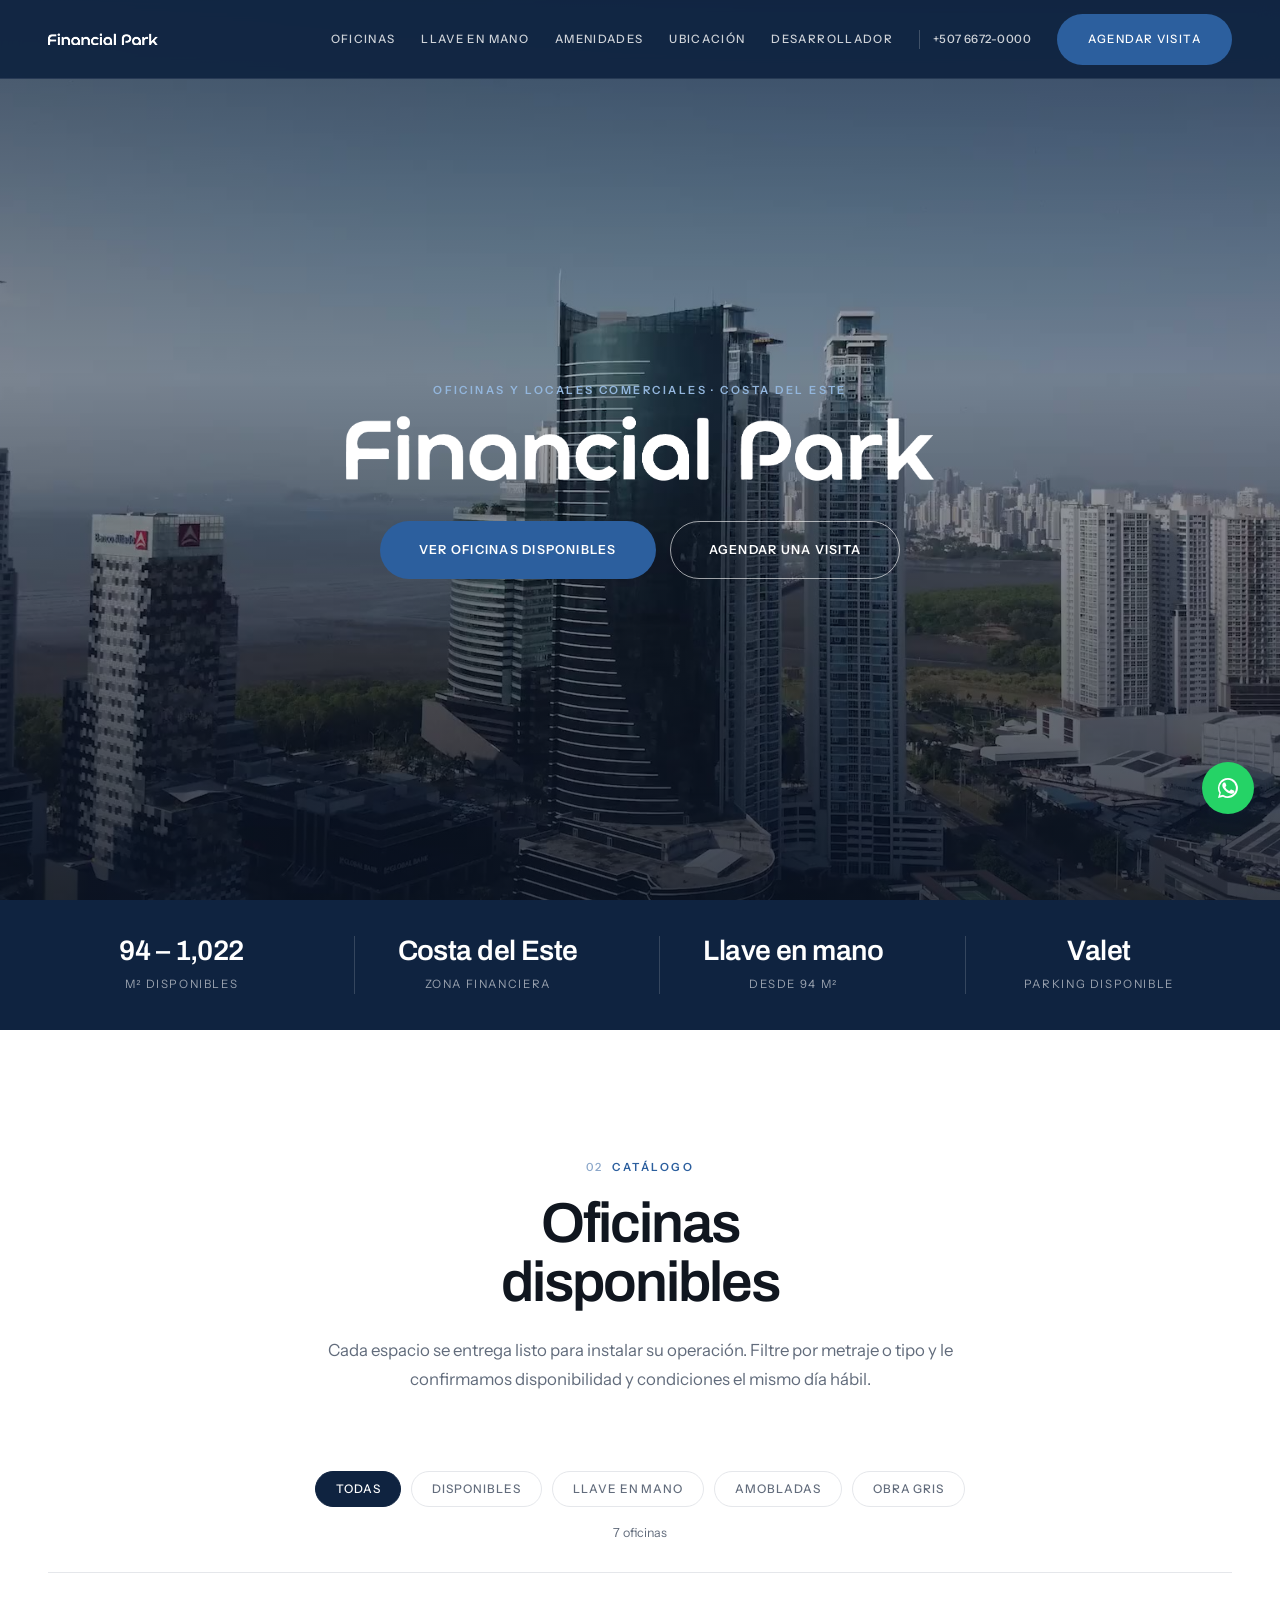
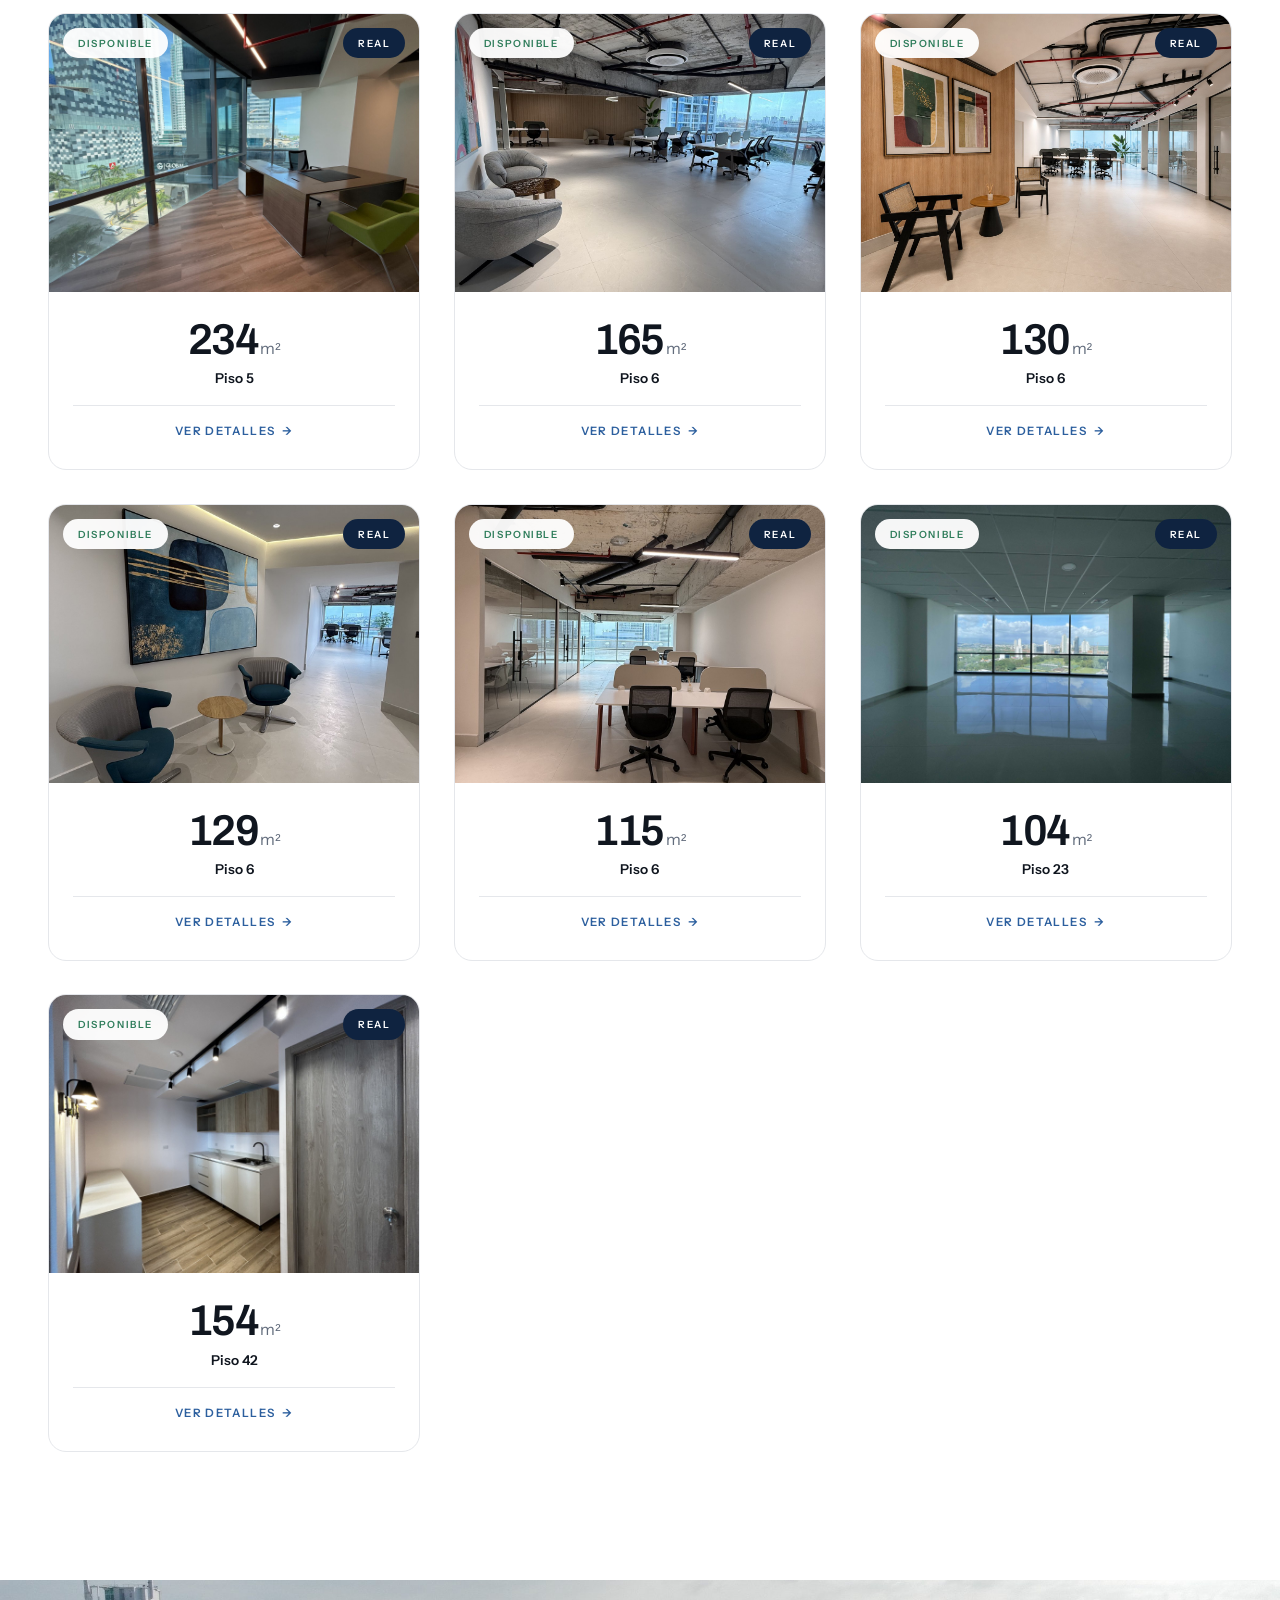
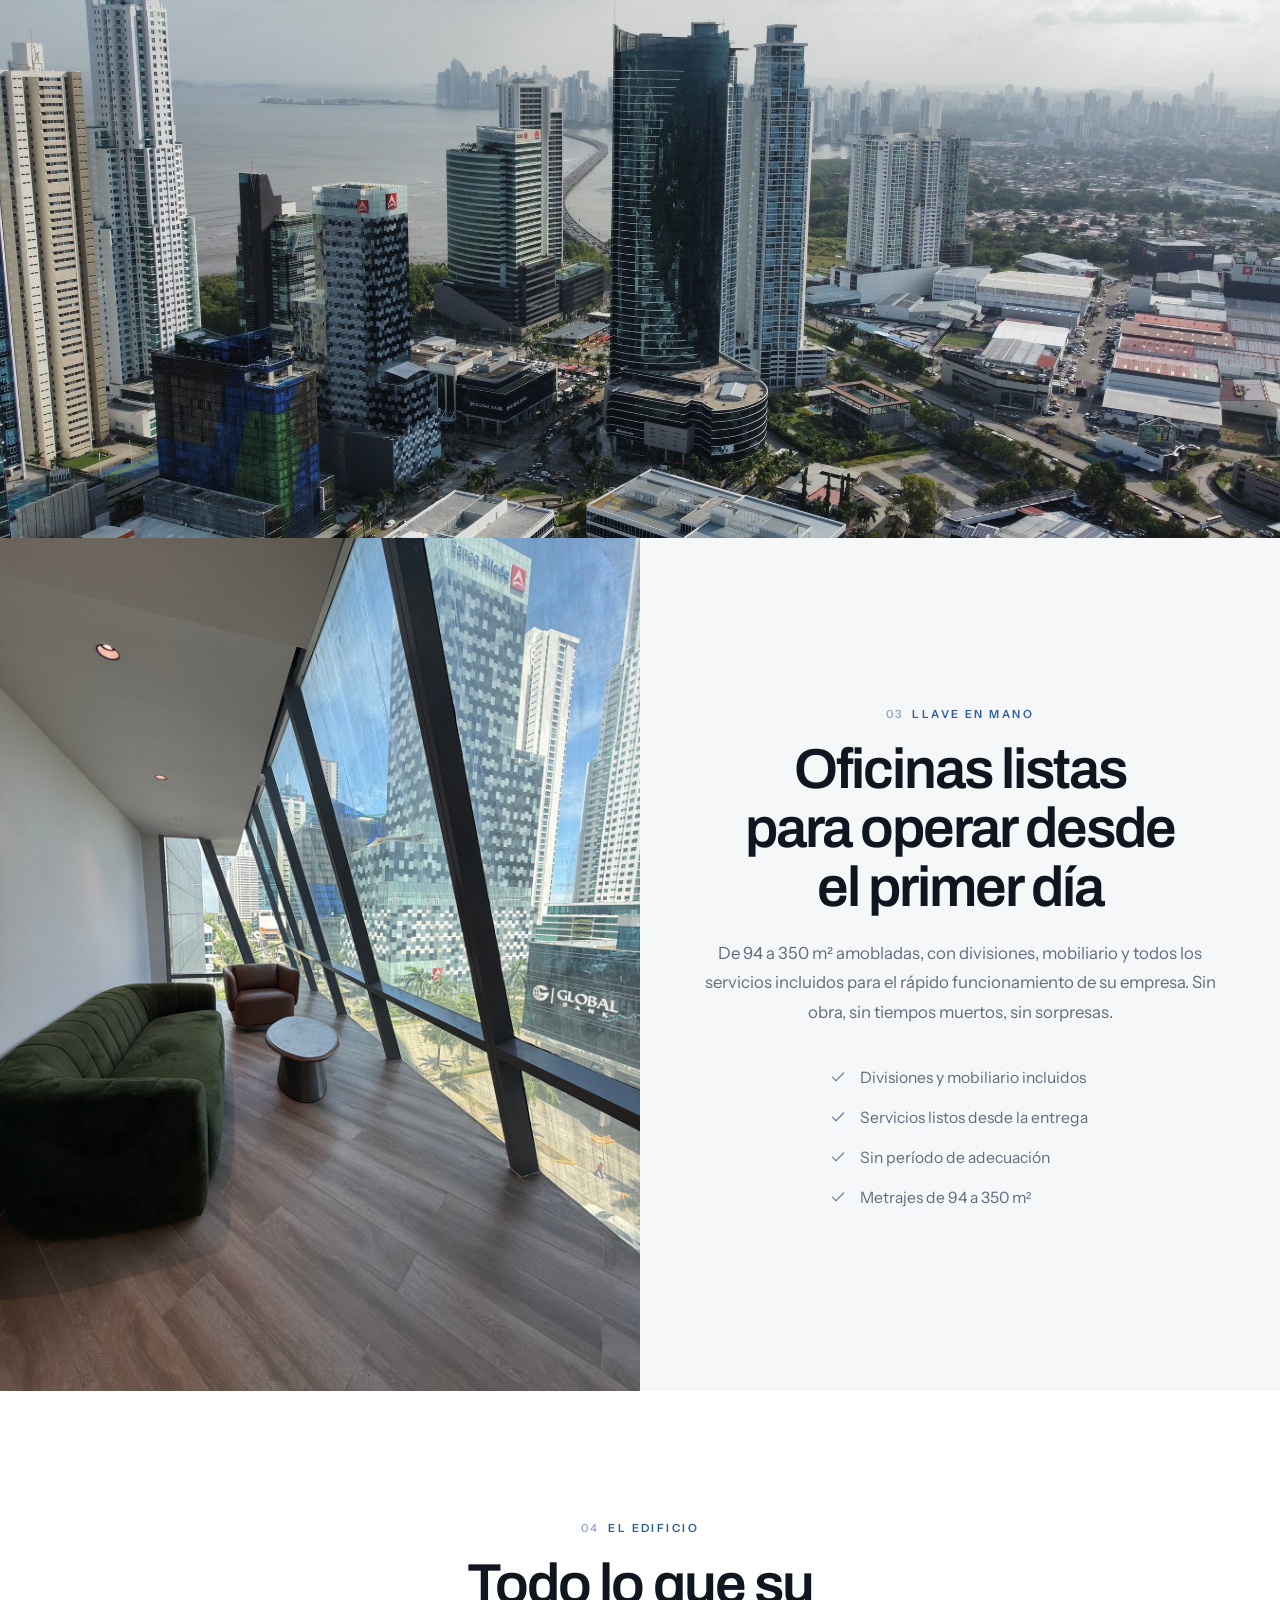
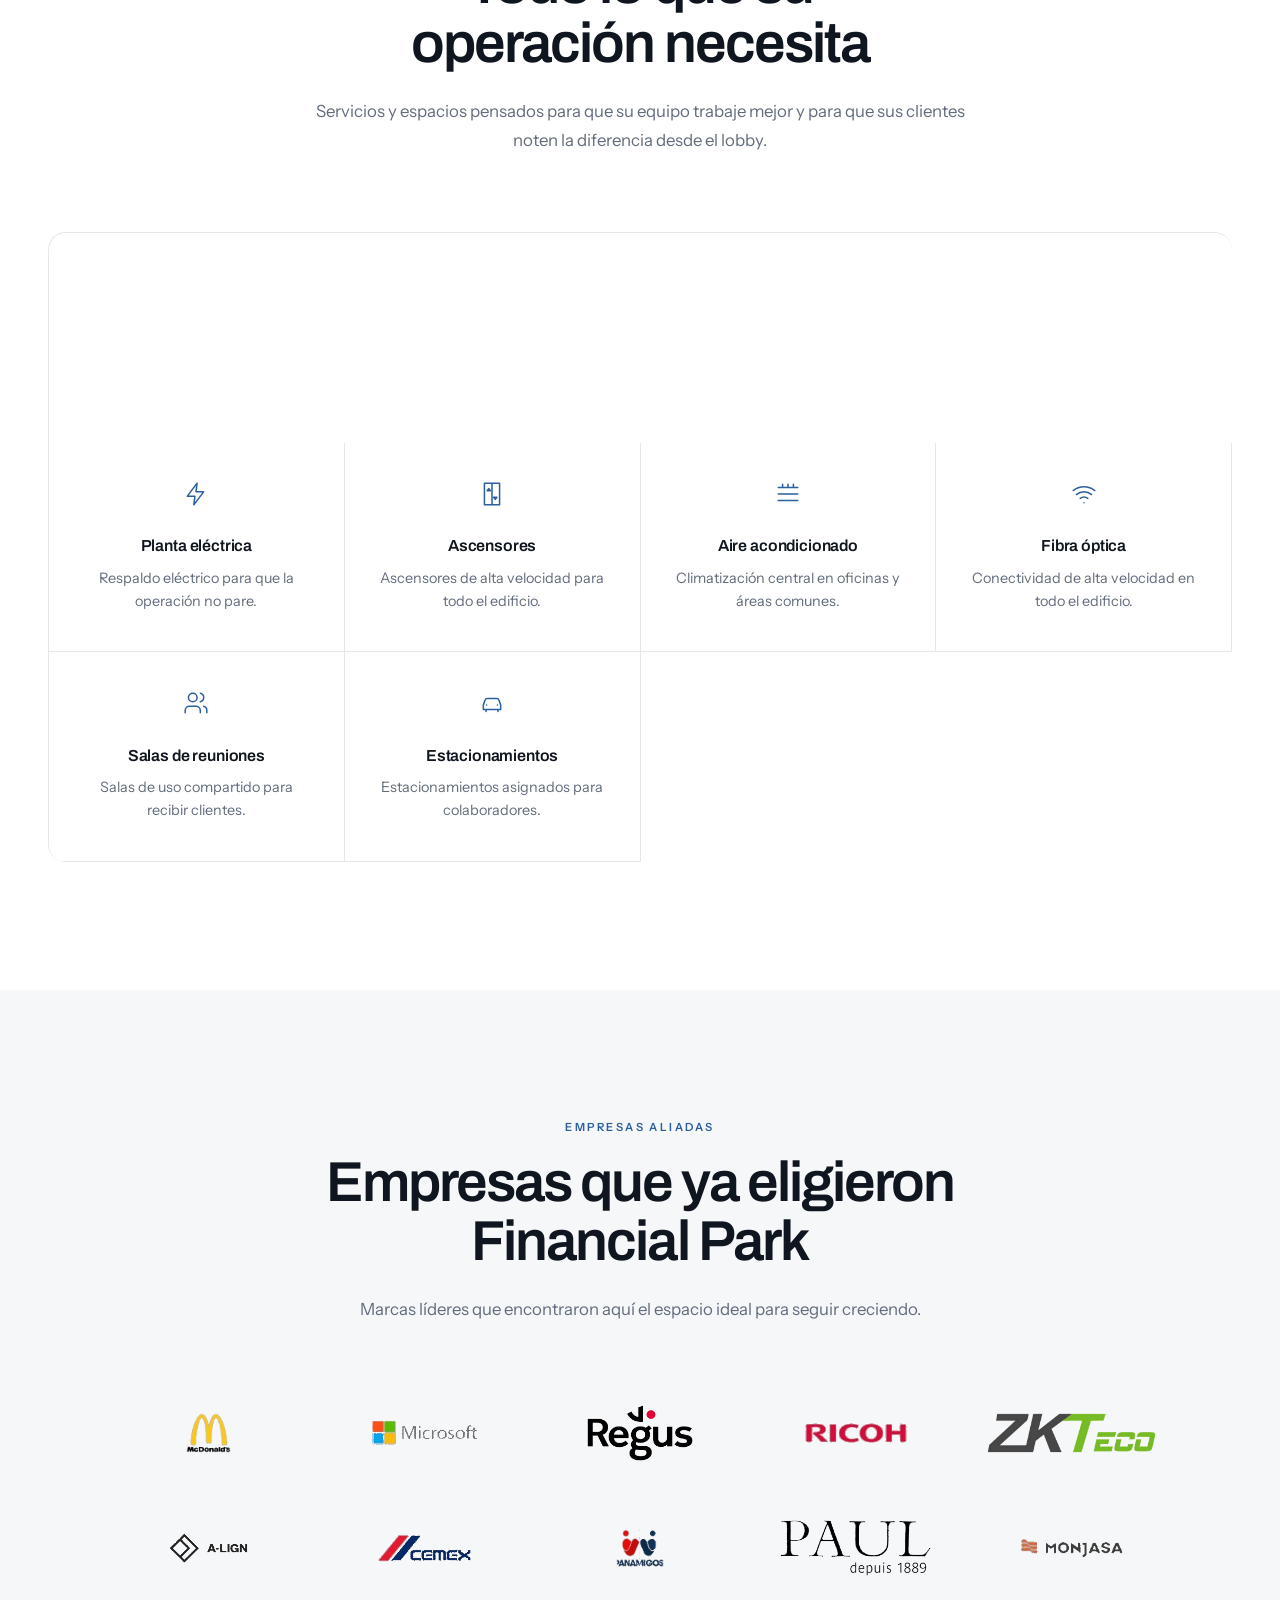
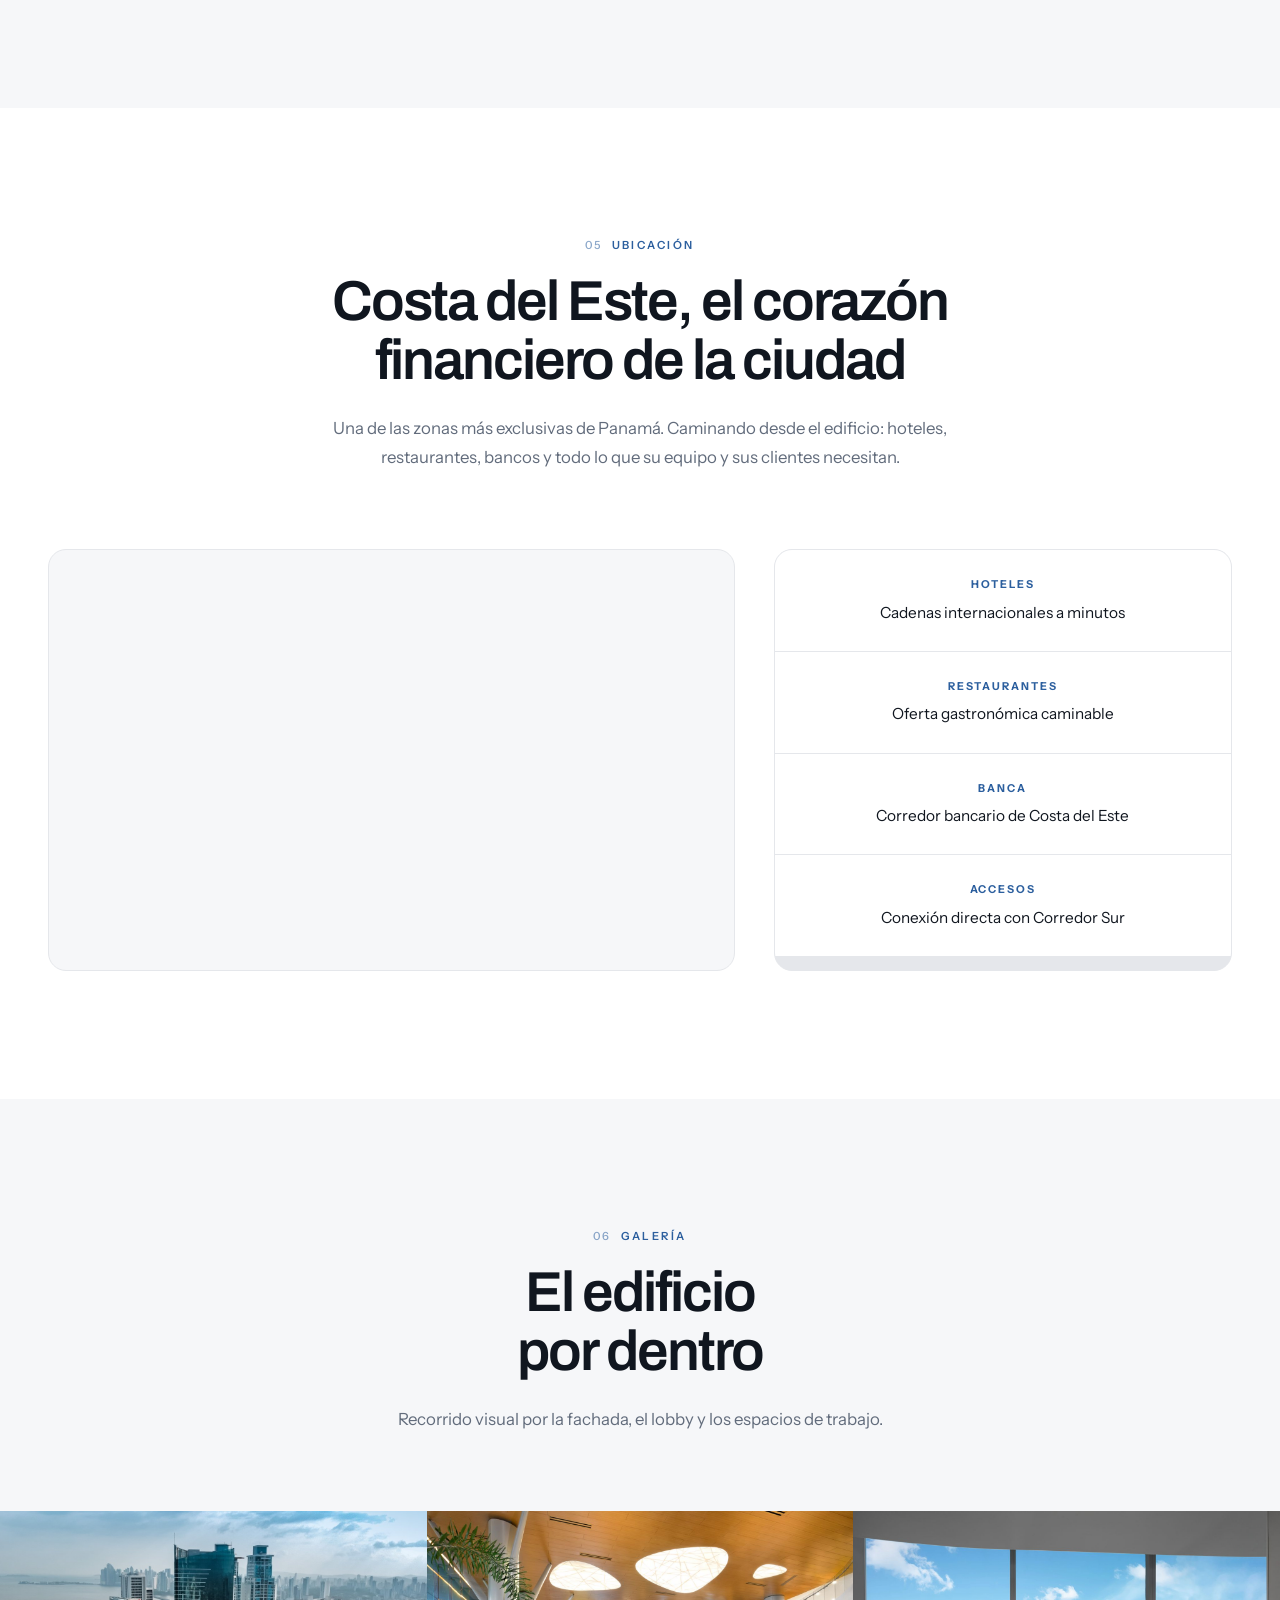
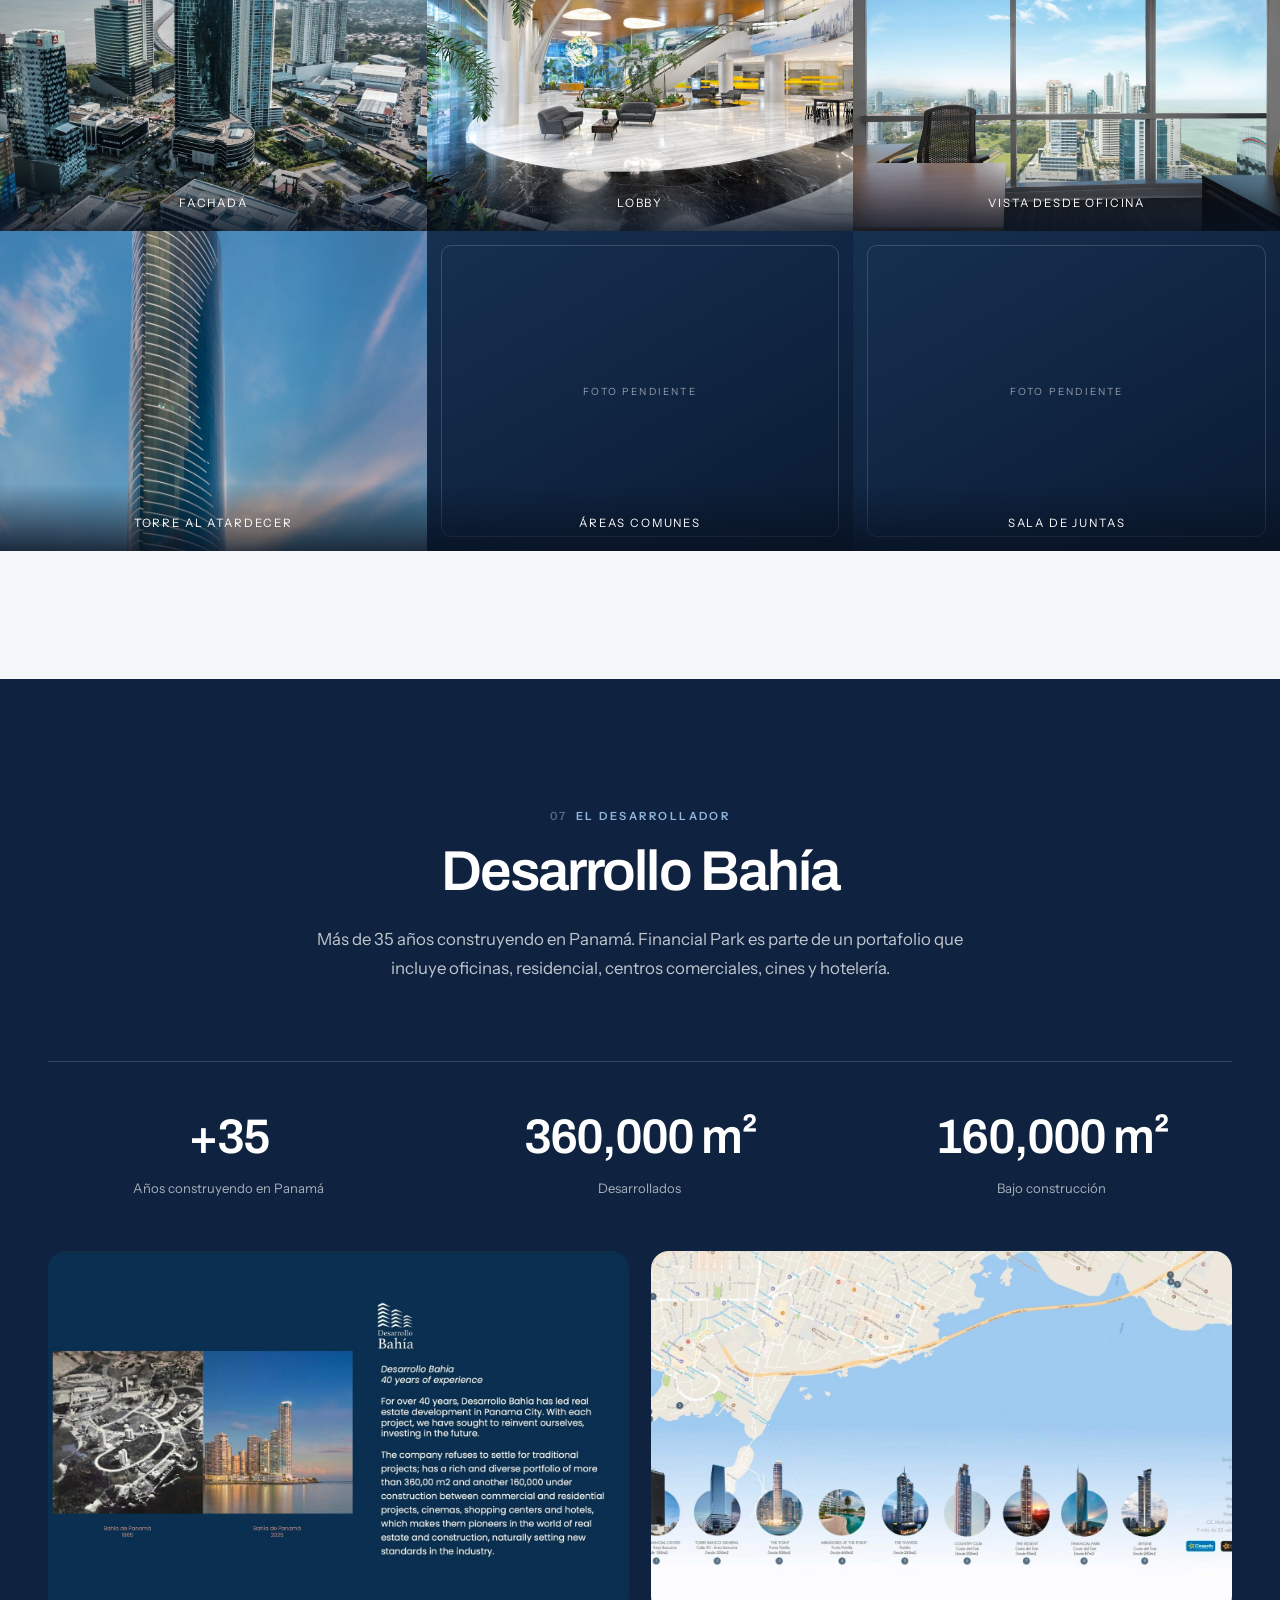
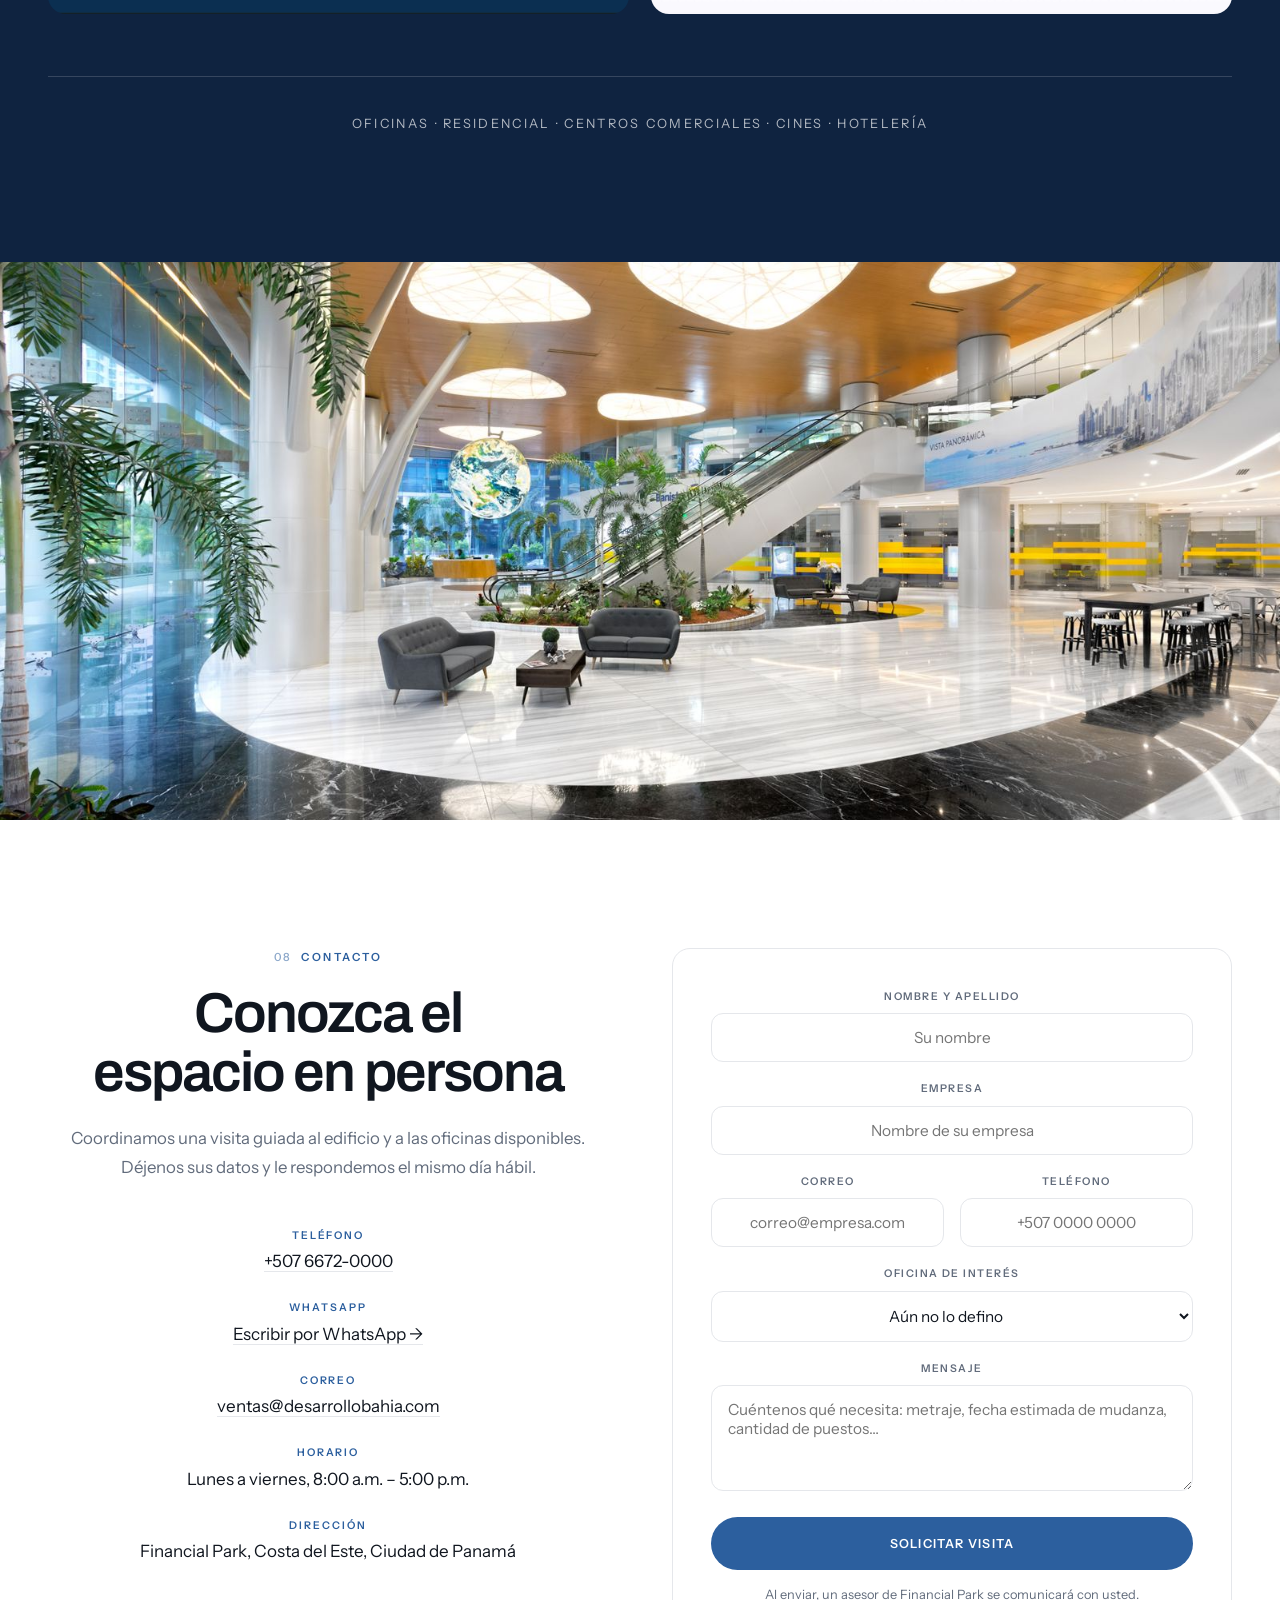
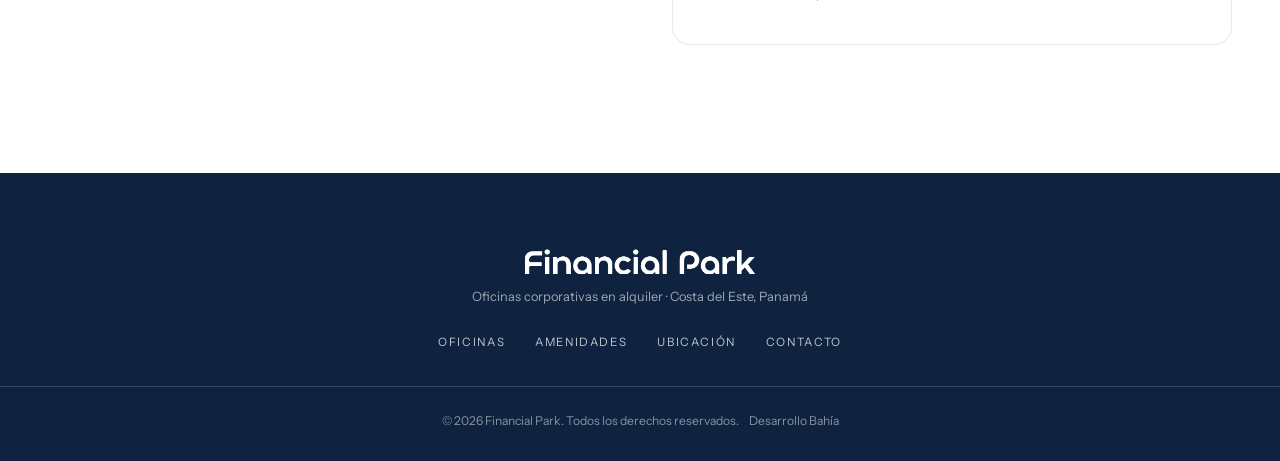
==== commit 806685b9: "Remove quick search section from index.html Removed quick search section for office space by area." ====
--- a/index.html
+++ b/index.html
@@ -51,7 +51,7 @@
 <!-- ═══════════ 01 · HERO ═══════════ -->
 <section class="hero">
   <div class="hero-media">
-    <video class="hero-video" data-slot="hero-video" autoplay muted loop playsinline webkit-playsinline preload="auto" poster="img/hero-poster.jpg?v=3"><source src="video/hero.mp4?v=3" type="video/mp4"></video>
+    <video class="hero-video" data-slot="hero-video" autoplay muted loop playsinline webkit-playsinline preload="auto" poster="img/hero-poster.jpg?v=3" controlsList="nodownload nofullscreen noremoteplayback" disablePictureInPicture disableRemotePlayback><source src="video/hero.mp4?v=3" type="video/mp4"></video>
     <picture>
       <source media="(max-width: 760px)" data-slot="hero-img-movil" srcset="">
       <img data-slot="hero-img" src="" alt="Financial Park, Costa del Este" fetchpriority="high">
@@ -67,16 +67,6 @@
     <div class="hero-actions">
       <a class="btn btn-primary btn-lg" data-slot="hero-cta1" href="#oficinas"></a>
       <a class="btn btn-ghost btn-lg" data-slot="hero-cta2" href="#contacto"></a>
-    </div>
-
-    <!-- Buscador rápido por metraje (molde SERHANT) -->
-    <div class="quick-search">
-      <span class="quick-label">Busco una oficina de</span>
-      <div class="quick-chips">
-        <button class="chip" data-rango="94-350">94 – 350 m²</button>
-        <button class="chip" data-rango="350-650">350 – 650 m²</button>
-        <button class="chip" data-rango="650-1100">650 – 1,022 m²</button>
-      </div>
     </div>
   </div>
 </section>
--- a/css/styles.css
+++ b/css/styles.css
@@ -225,8 +225,22 @@
      de respaldo. Esto es lo que evita el salto/parpadeo del hero. */
   opacity:0;
   transition:opacity .5s ease;
+  pointer-events:none;
 }
 .hero-video.is-ready{ opacity:1; }
+/* En iPhone/Safari (y otros navegadores basados en WebKit) a veces se
+   muestra un botón de reproducción grande encima del video incluso sin el
+   atributo "controls". Estas reglas lo ocultan para que nunca se vea
+   ningún botón ni interfaz de reproductor sobre el video del hero. */
+.hero-video::-webkit-media-controls,
+.hero-video::-webkit-media-controls-start-playback-button,
+.hero-video::-webkit-media-controls-overlay-play-button,
+.hero-video::-webkit-media-controls-panel{
+  display:none !important;
+  -webkit-appearance:none;
+  opacity:0 !important;
+  pointer-events:none !important;
+}
 .hero-video[style*="display: none"] + picture{ position:absolute; inset:0; }
 @media (prefers-reduced-motion: reduce){
   .hero-video{ display:none !important; }
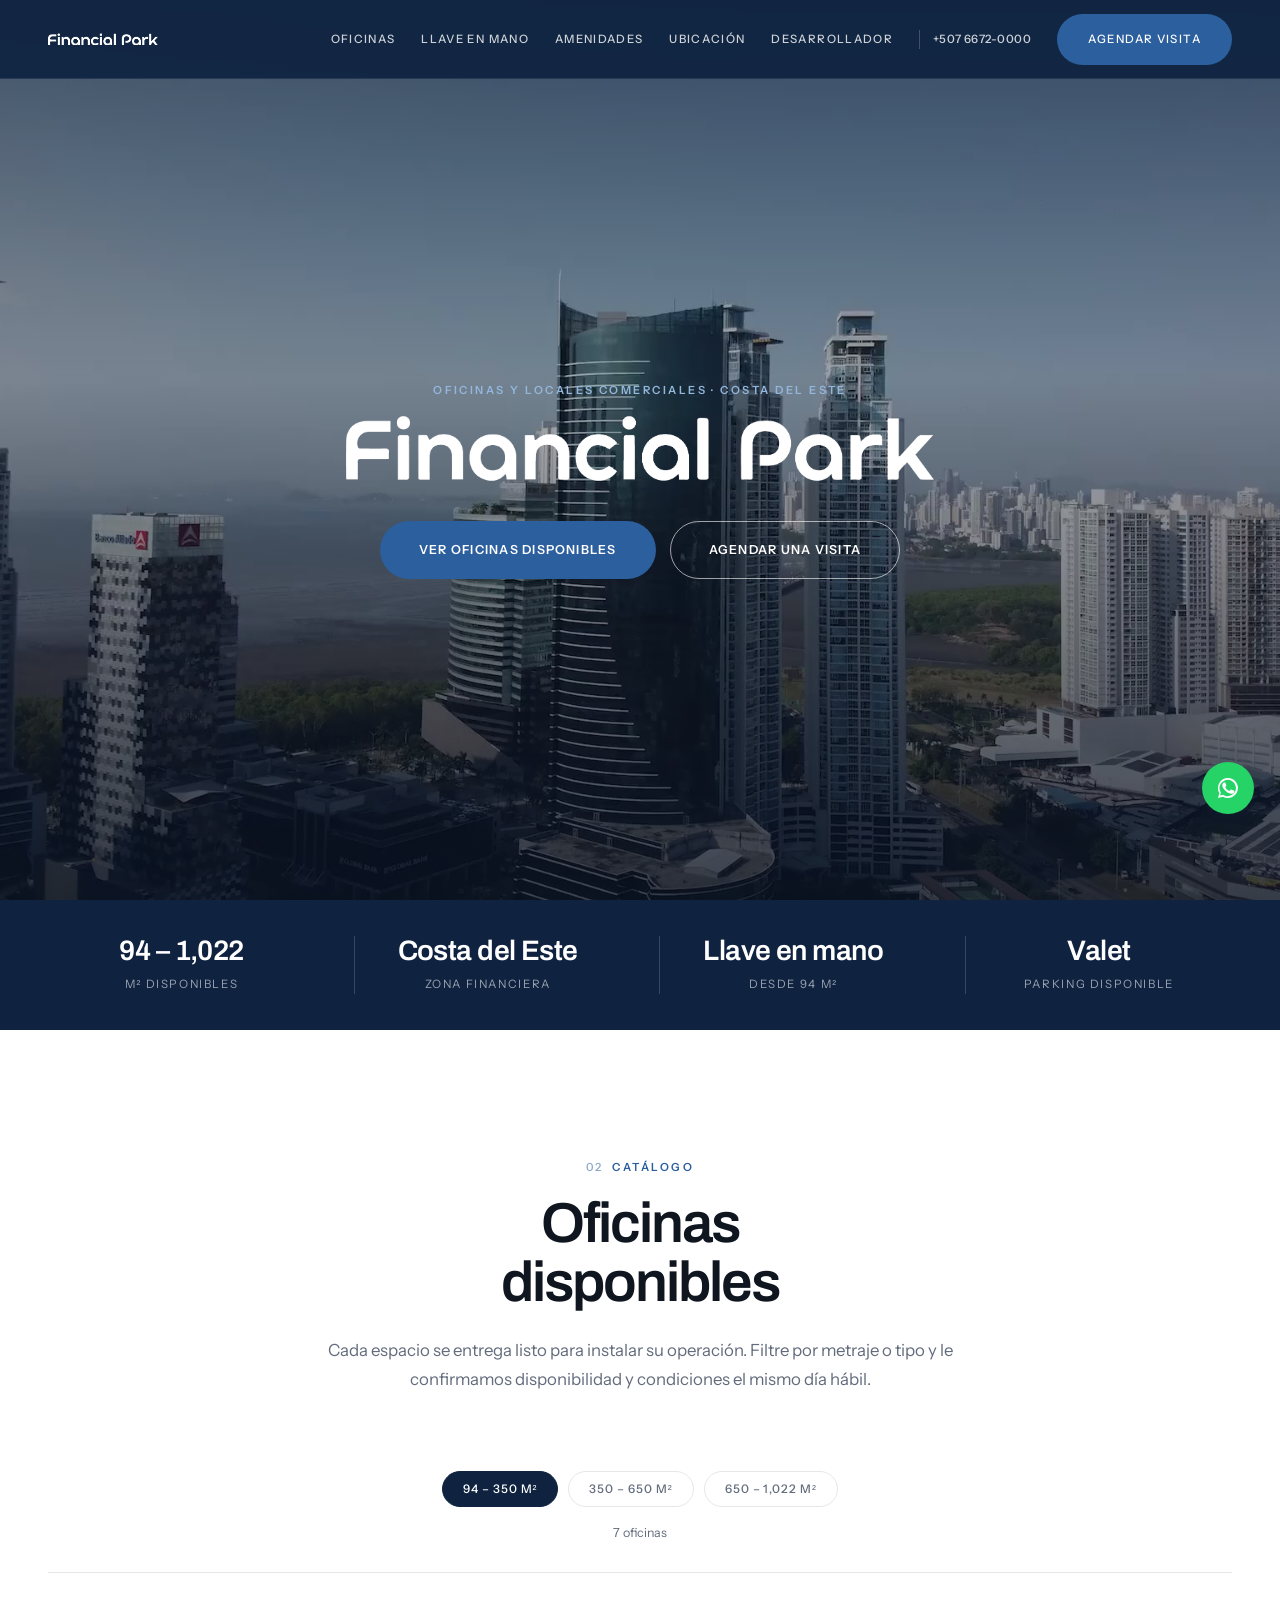
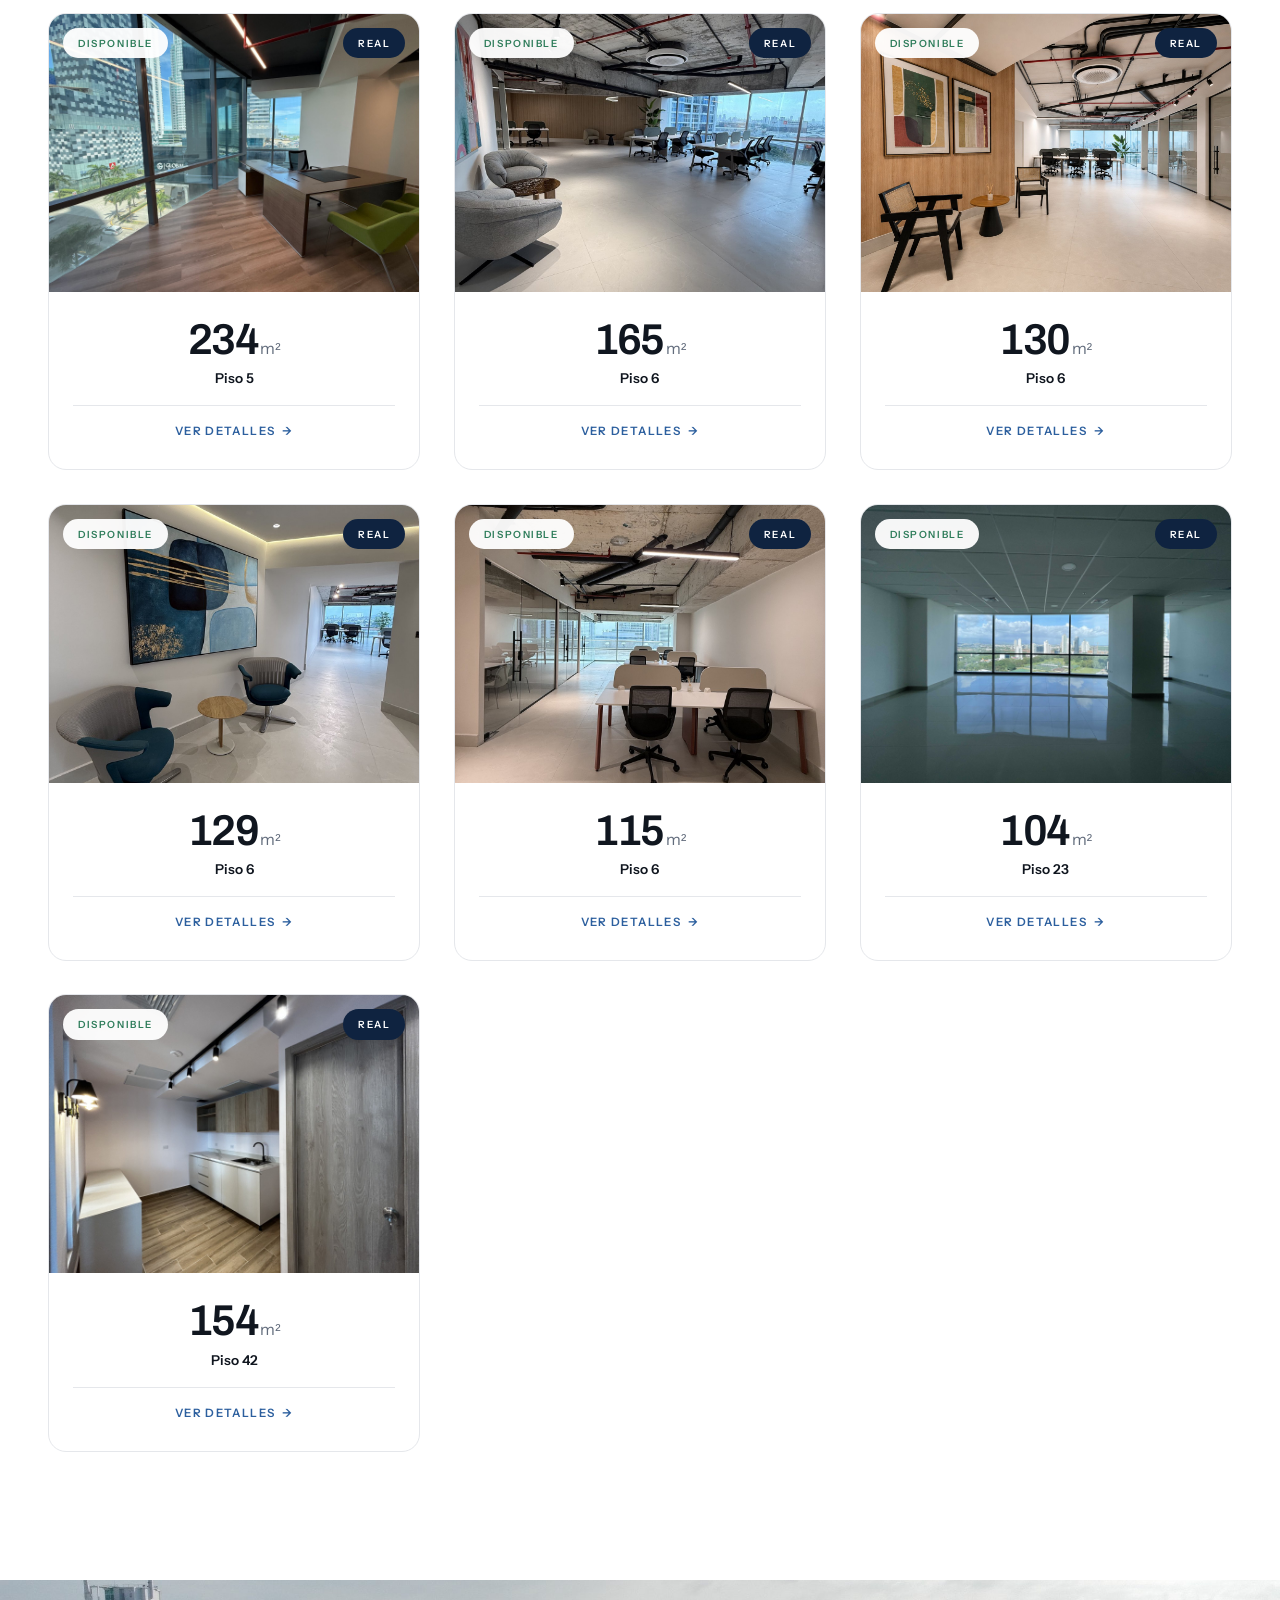
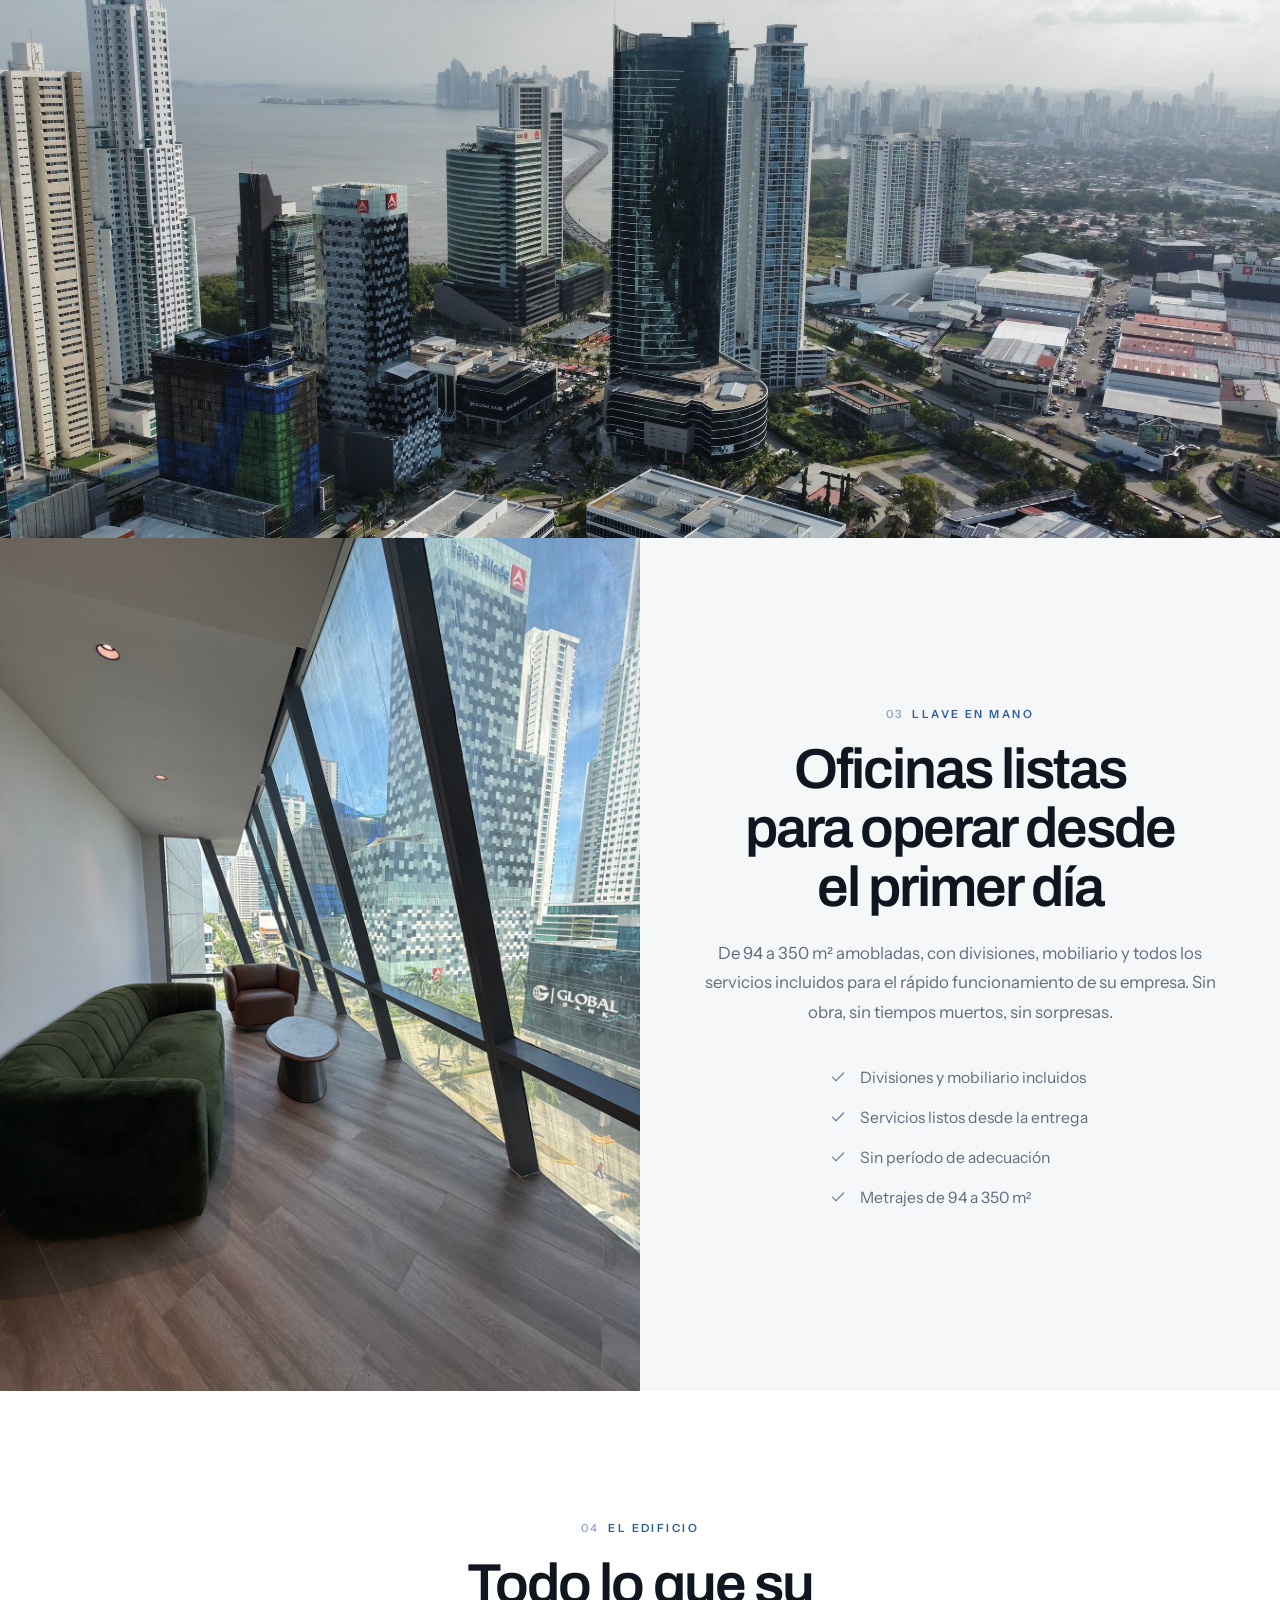
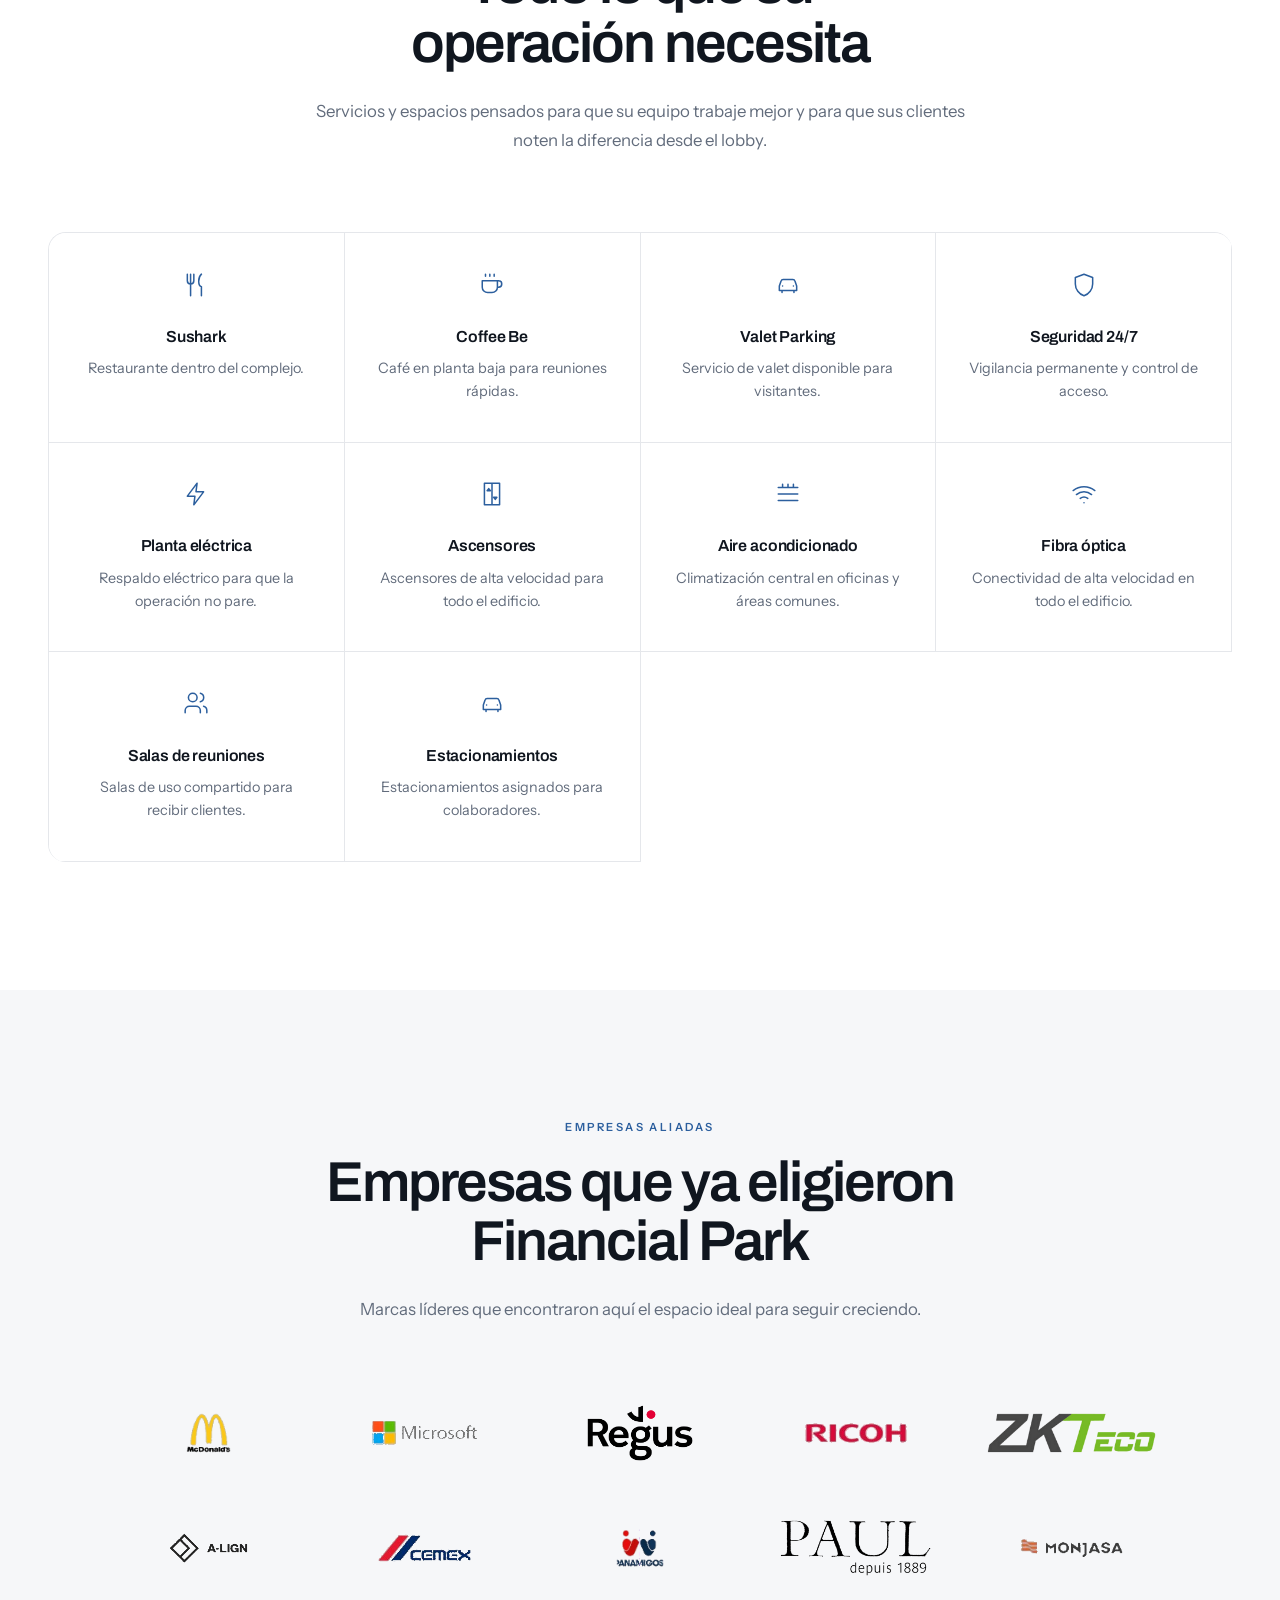
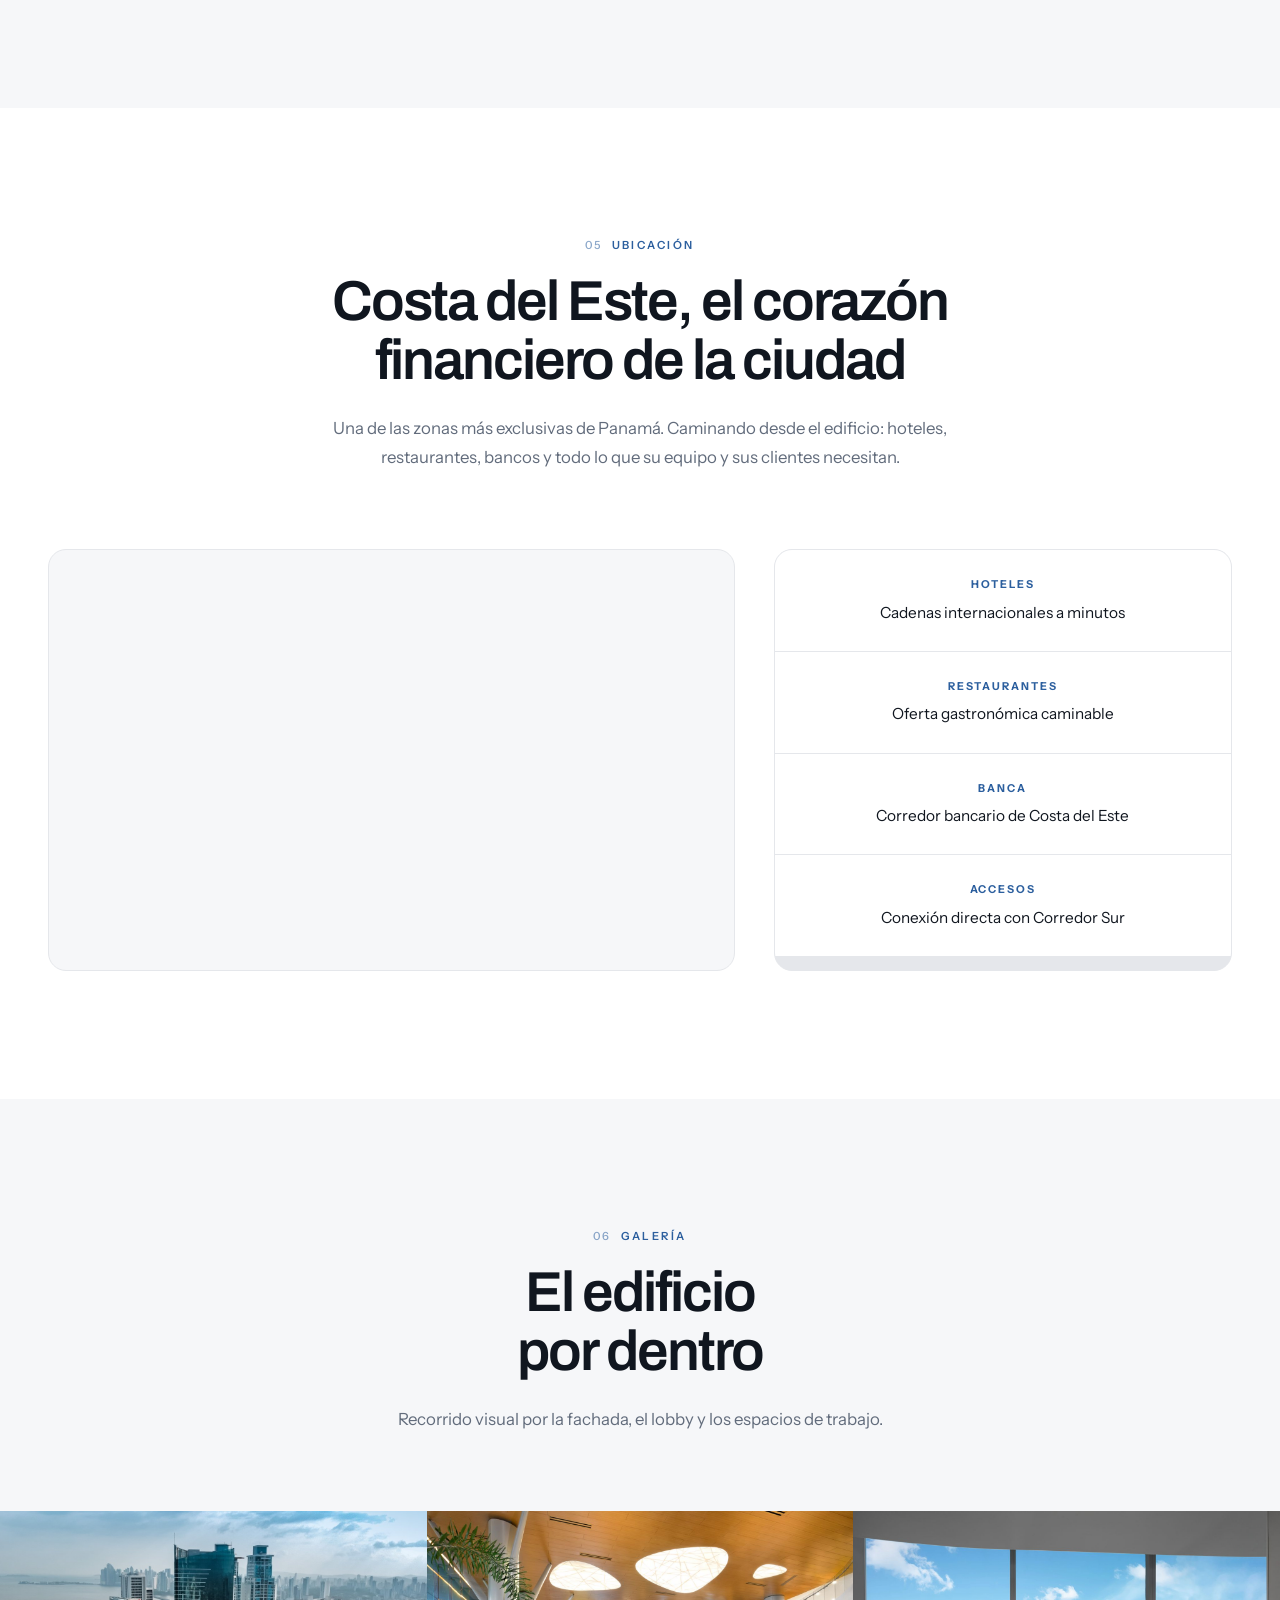
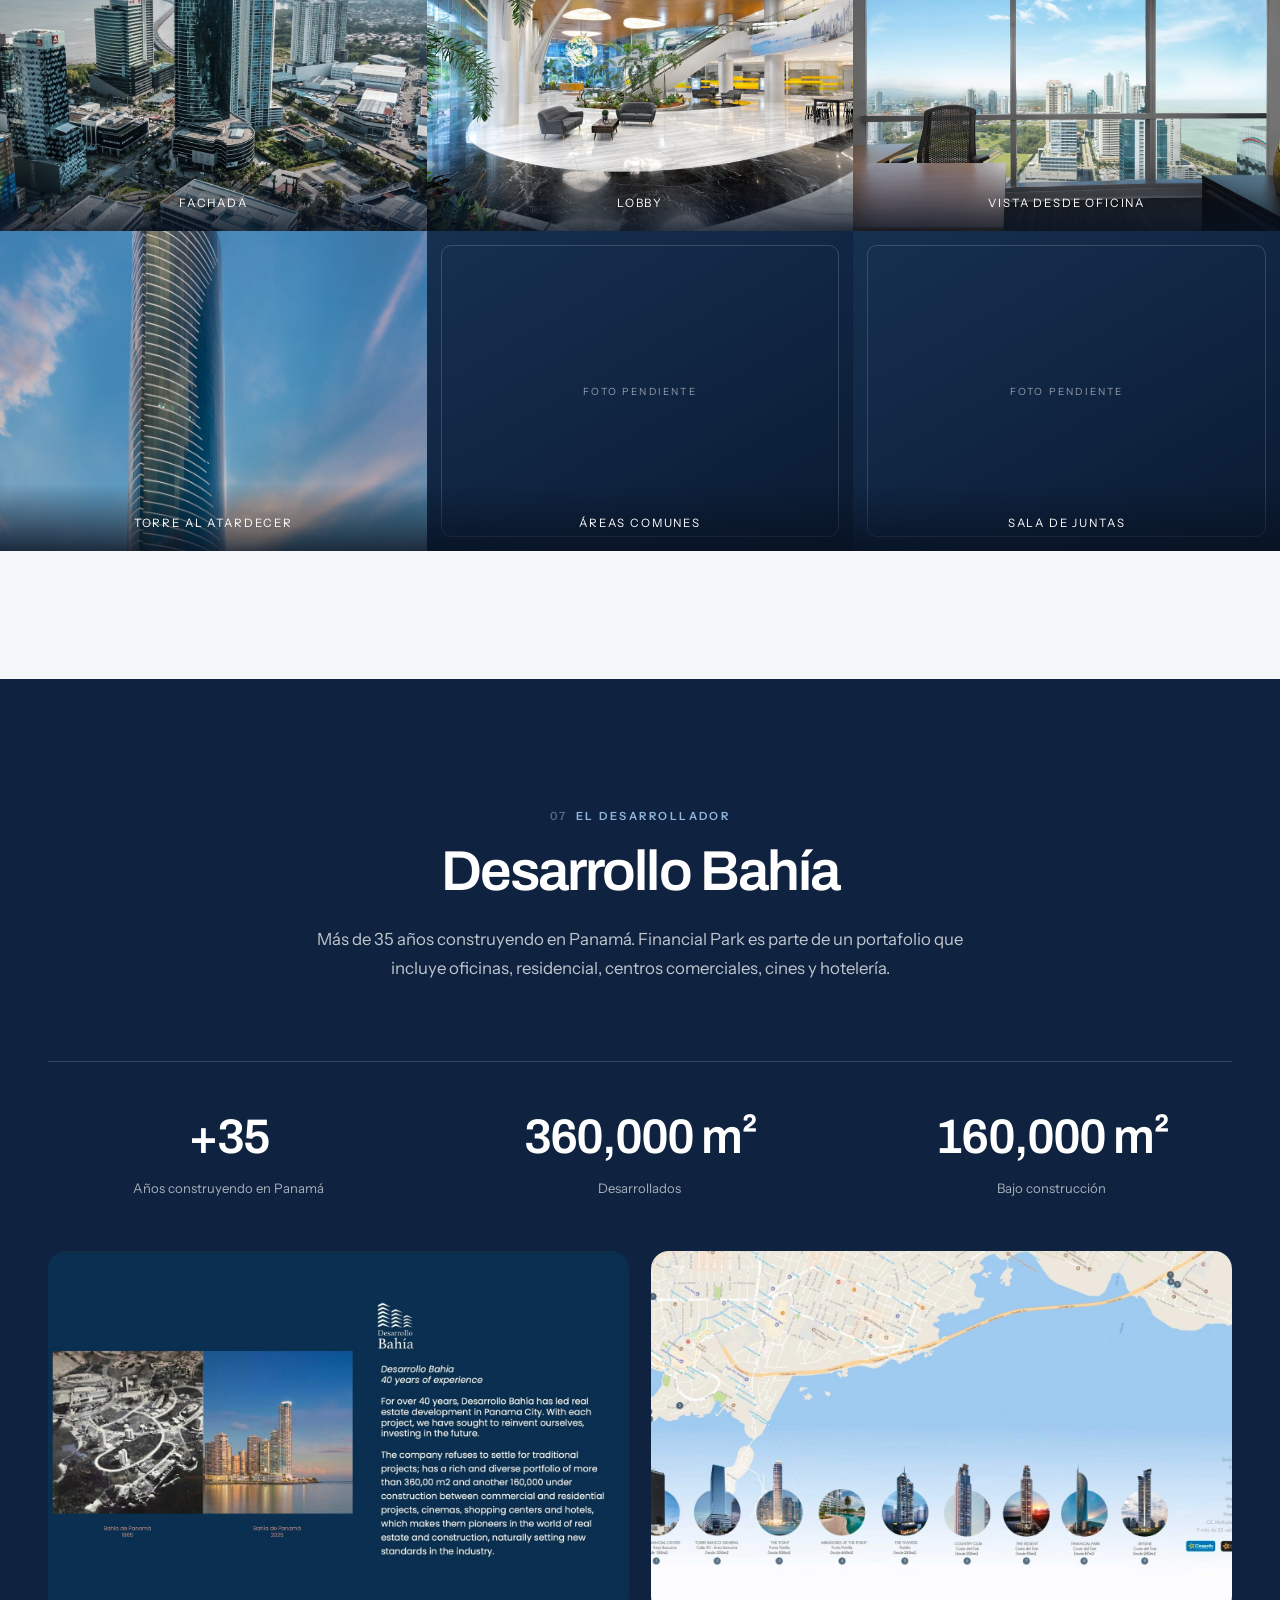
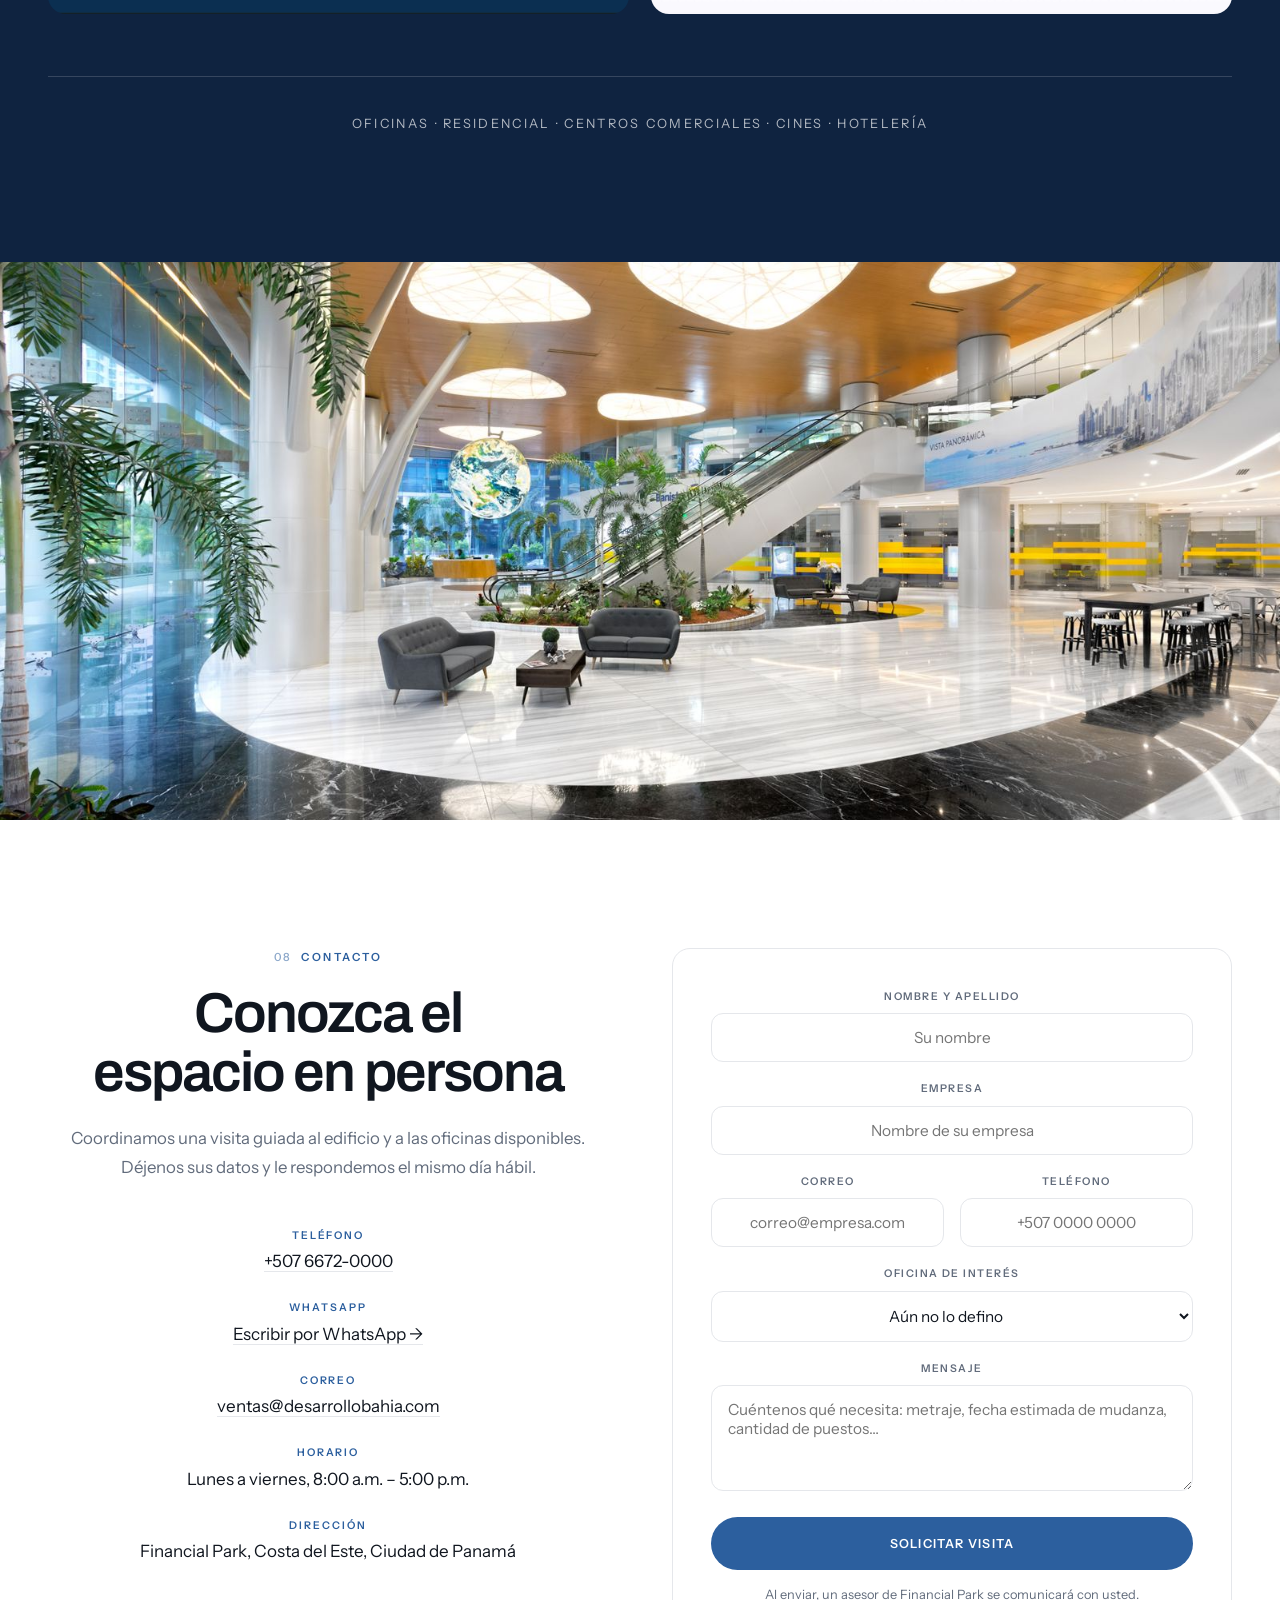
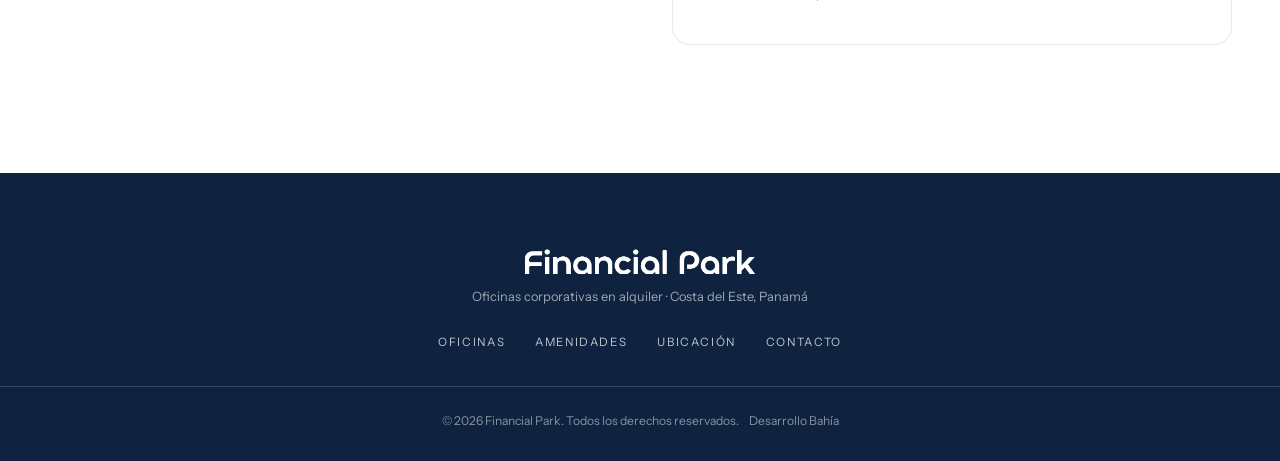
==== commit 29cdf635: "Replace filter buttons with range buttons" ====
--- a/index.html
+++ b/index.html
@@ -90,11 +90,9 @@
     </div>
 
     <div class="filters" id="filtros">
-      <button class="filter is-active" data-filtro="todas">Todas</button>
-      <button class="filter" data-filtro="disponible">Disponibles</button>
-      <button class="filter" data-filtro="Llave en mano">Llave en mano</button>
-      <button class="filter" data-filtro="Amoblada">Amobladas</button>
-      <button class="filter" data-filtro="Obra gris">Obra gris</button>
+      <button class="filter is-active" data-rango="94-350" aria-pressed="true">94 – 350 m²</button>
+      <button class="filter" data-rango="350-650" aria-pressed="false">350 – 650 m²</button>
+      <button class="filter" data-rango="650-1022" aria-pressed="false">650 – 1,022 m²</button>
       <span class="filter-count" id="filtroCount"></span>
     </div>
 
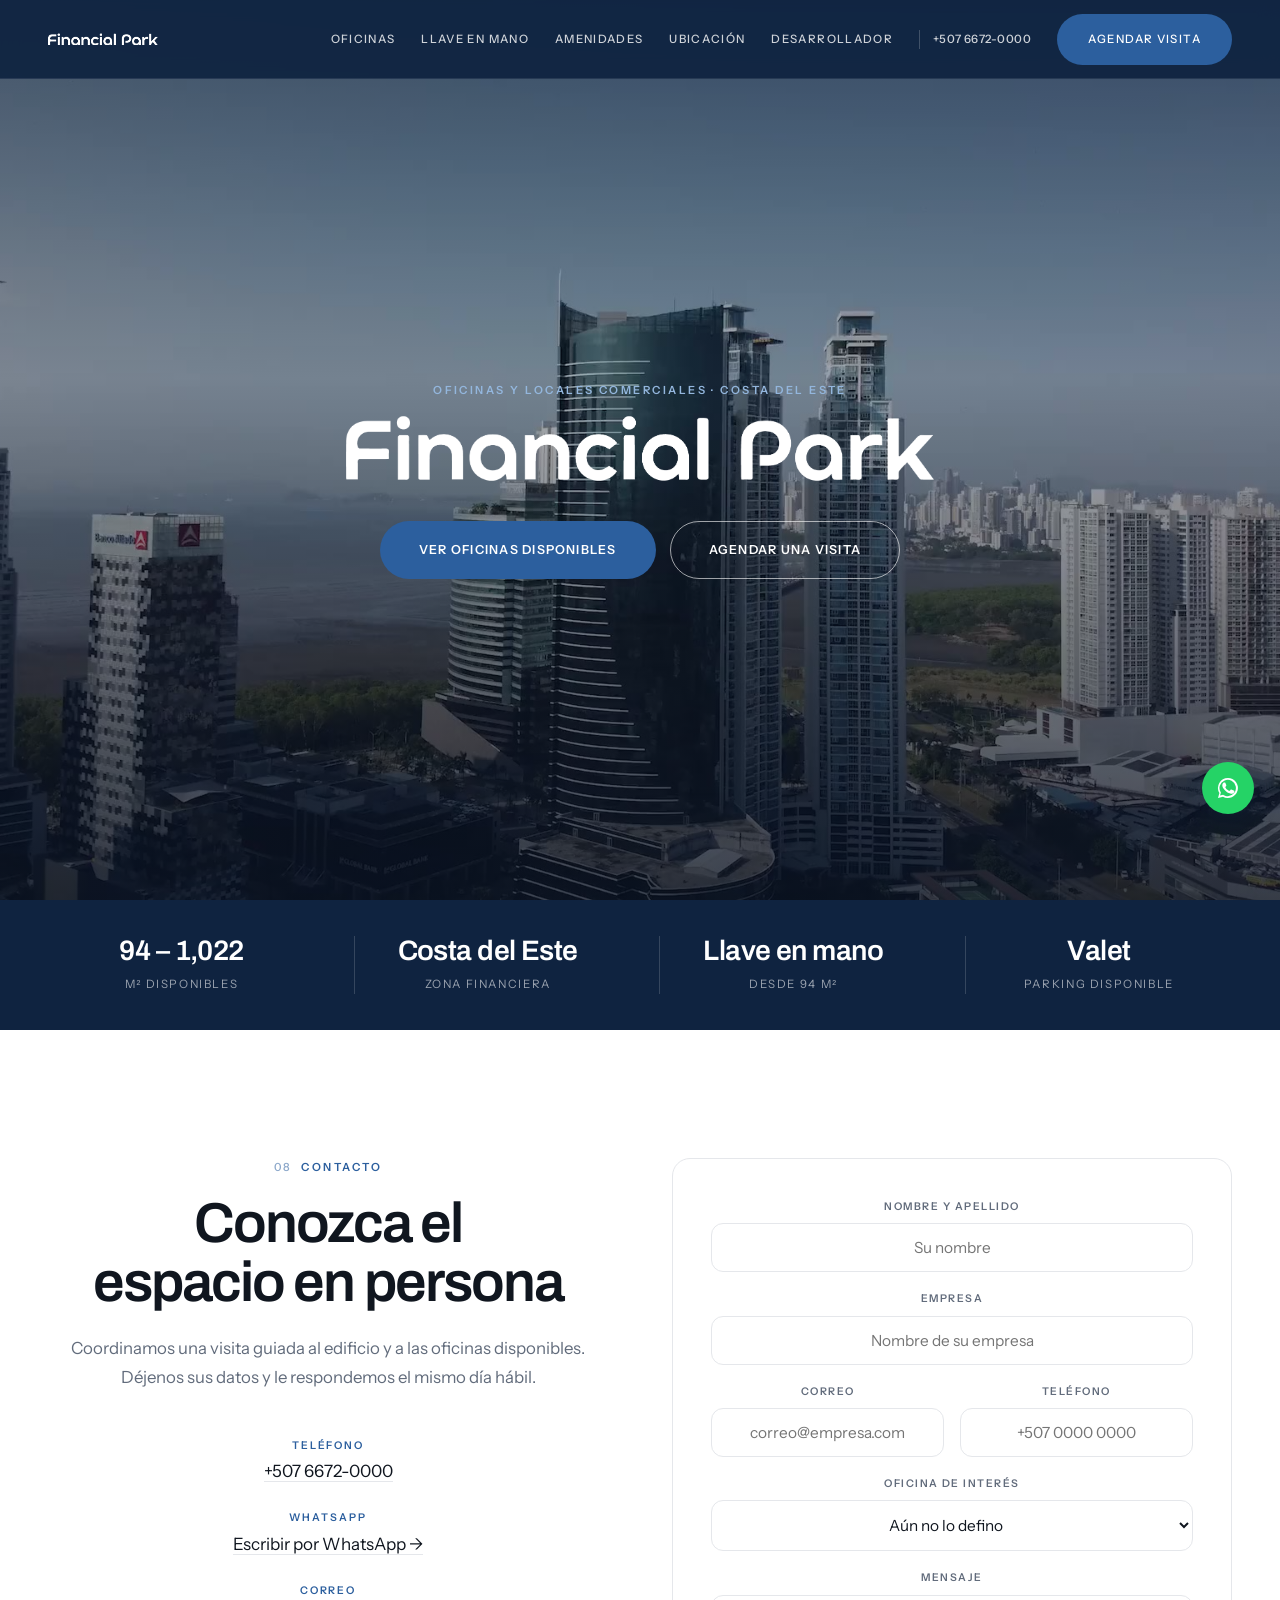
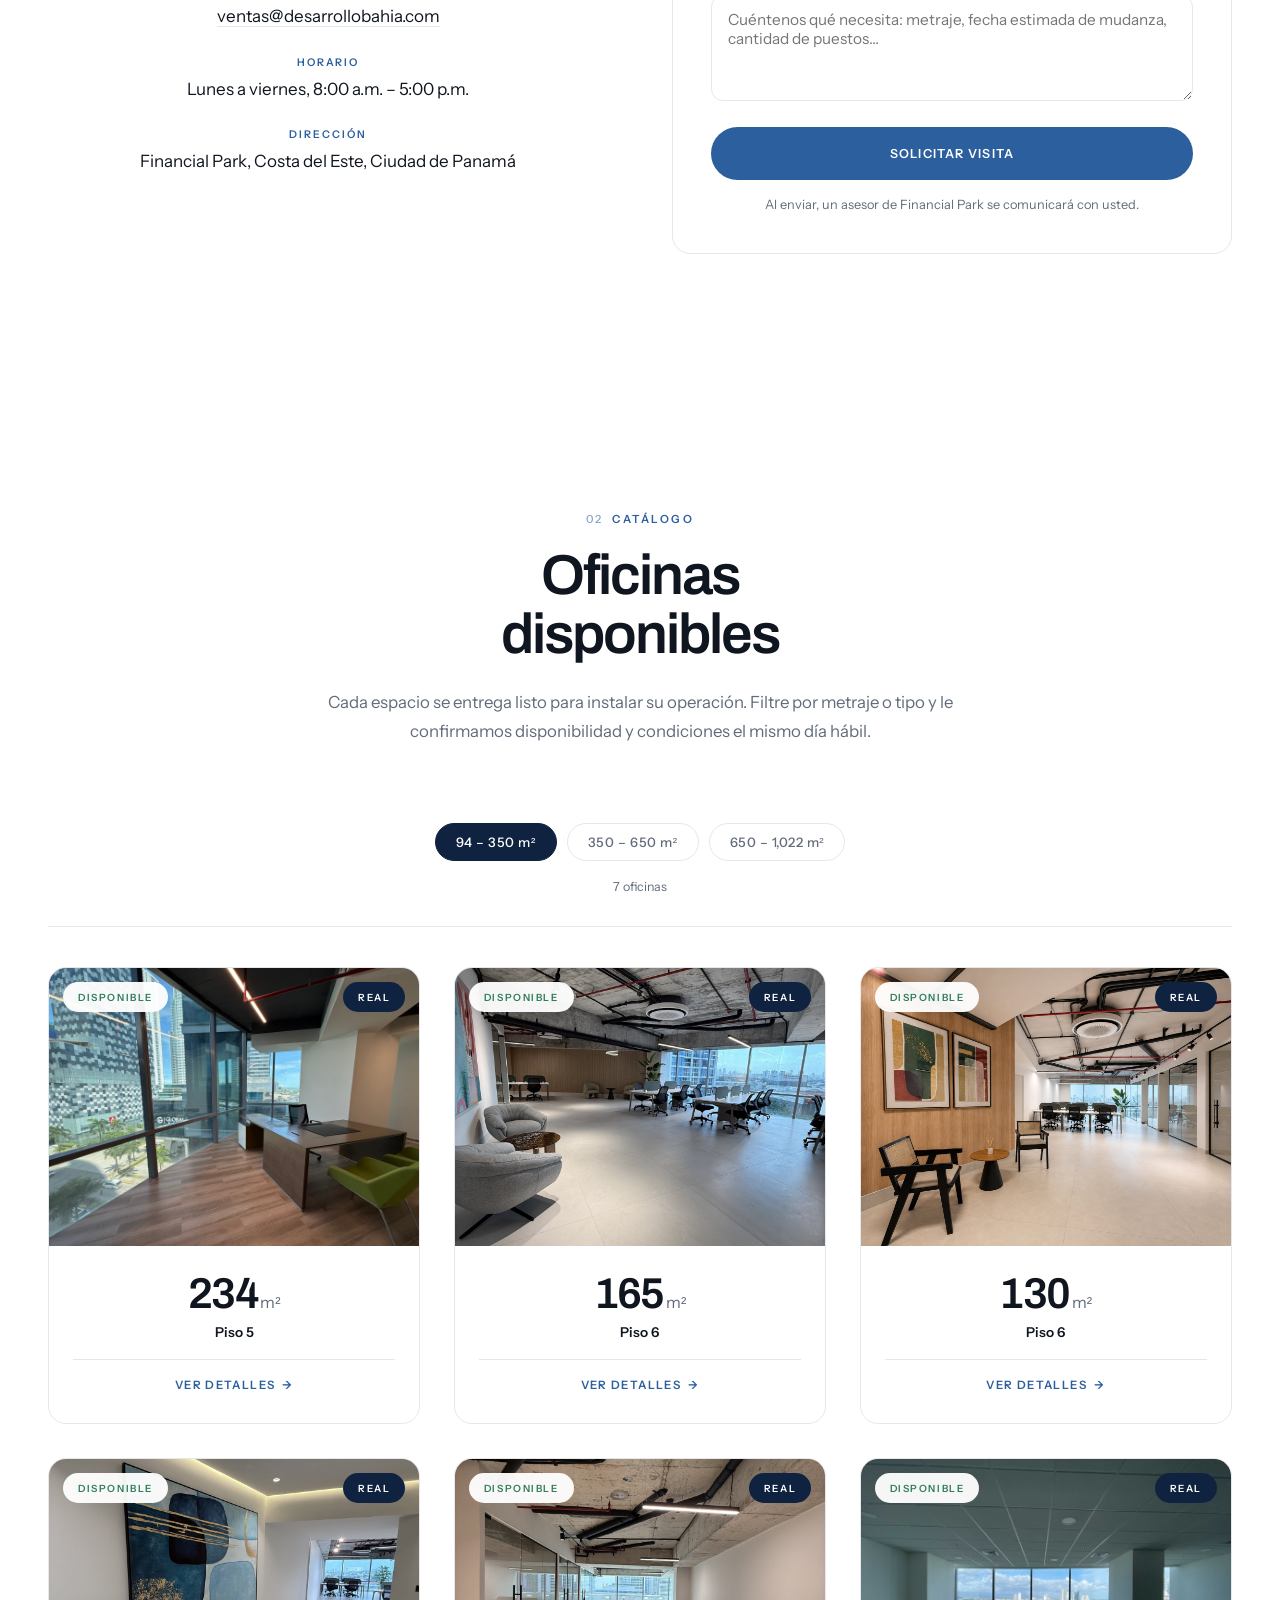
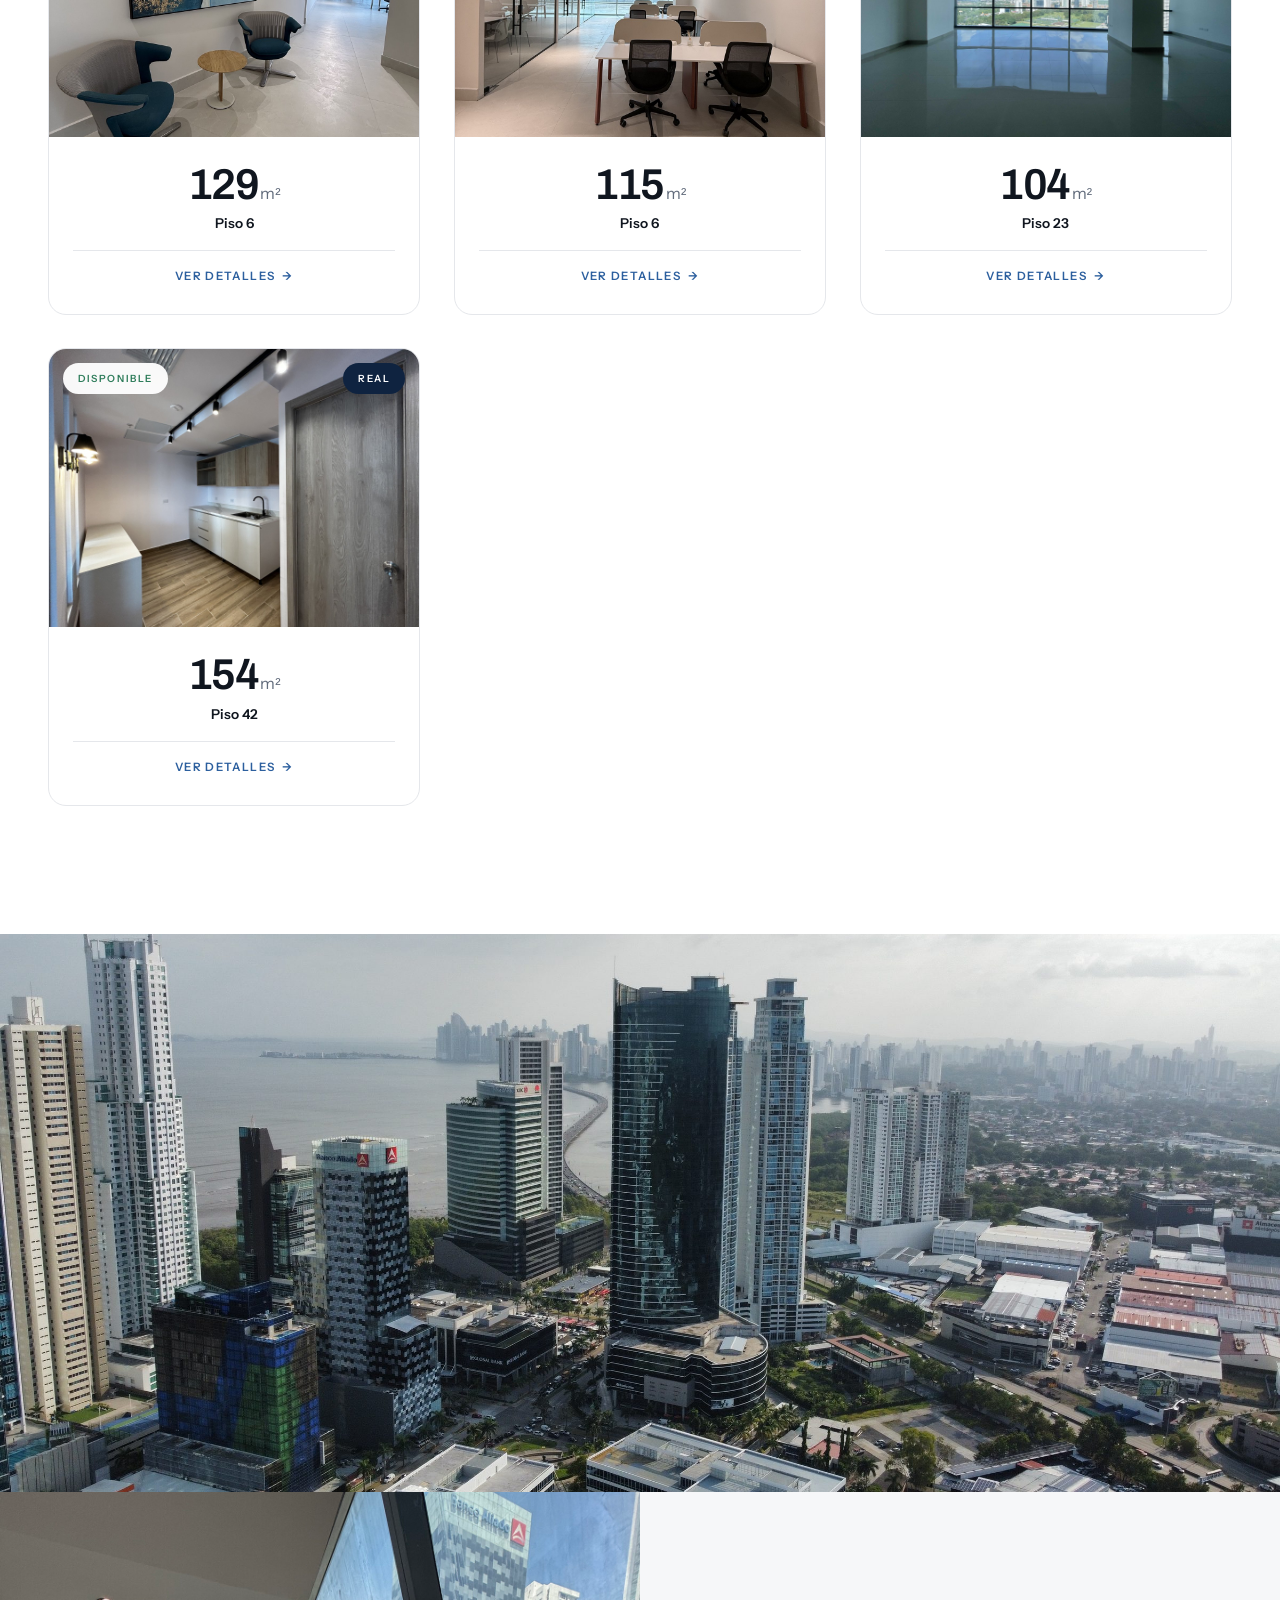
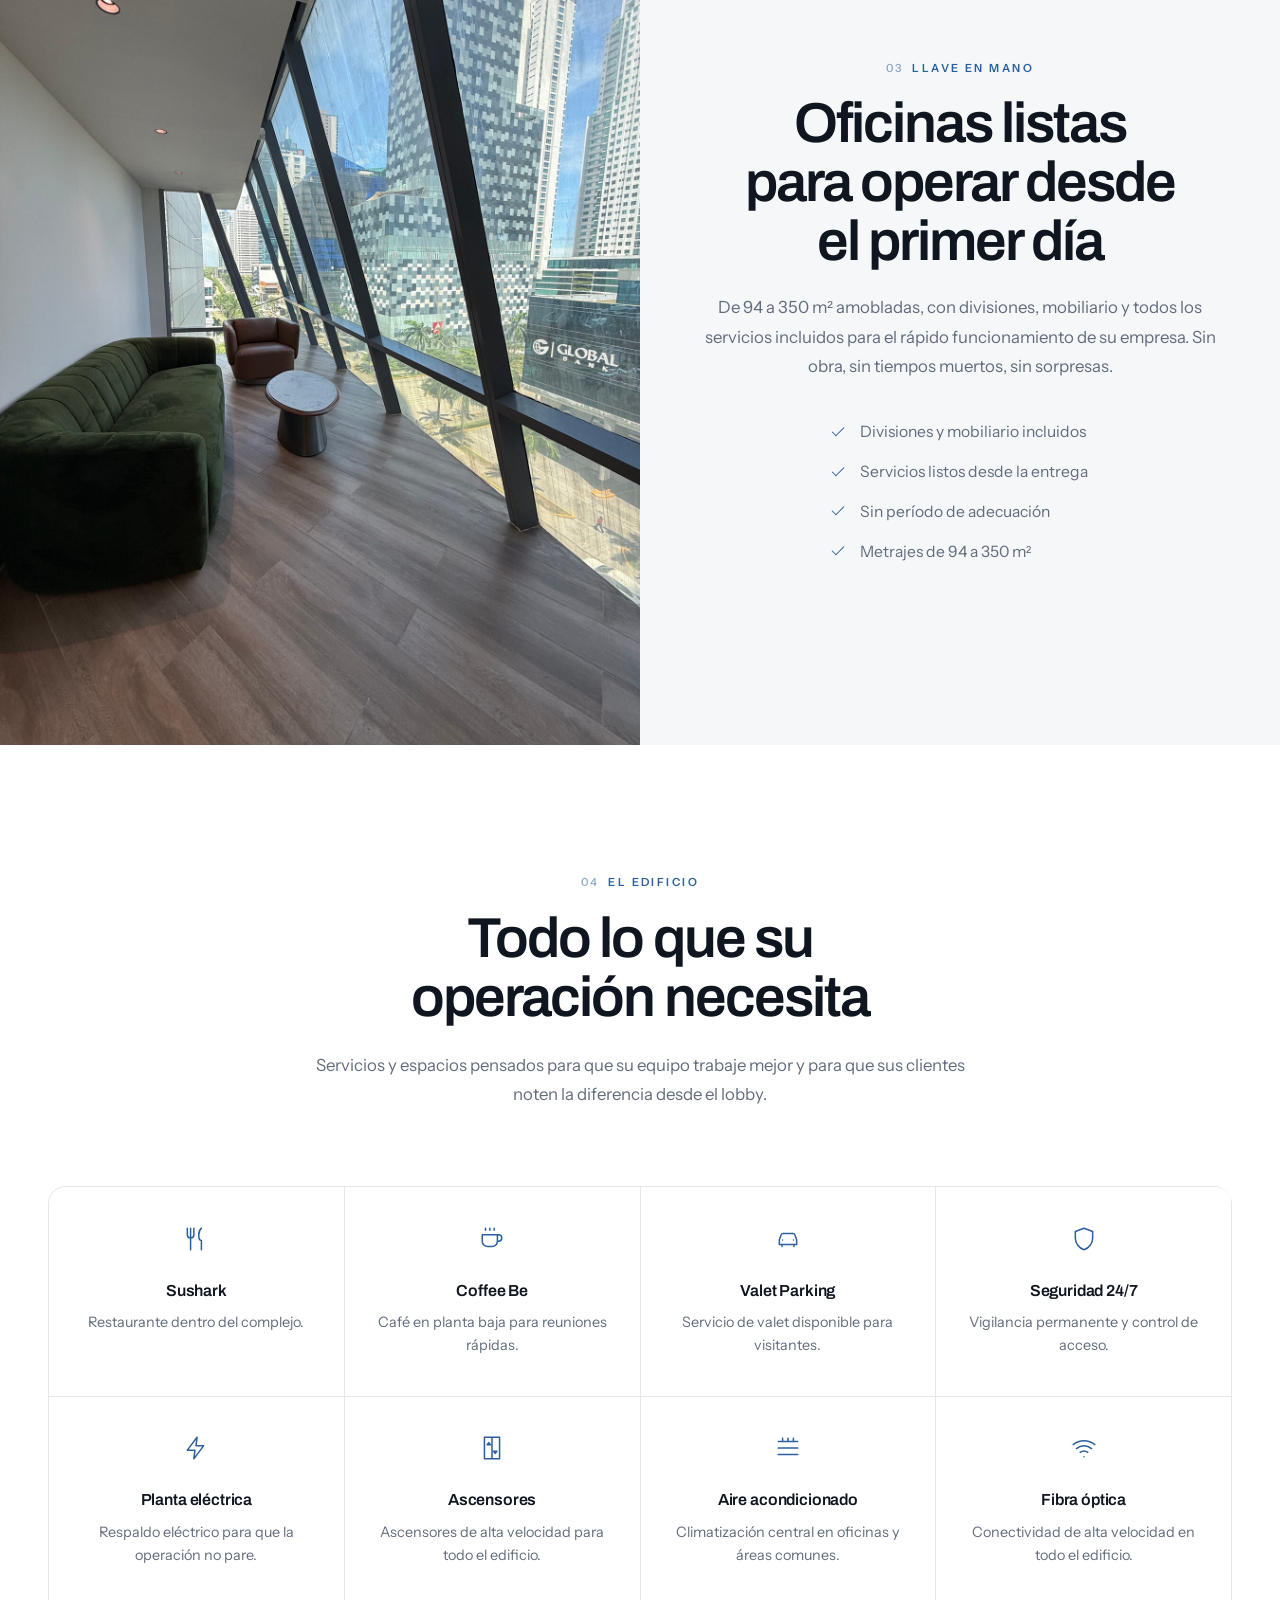
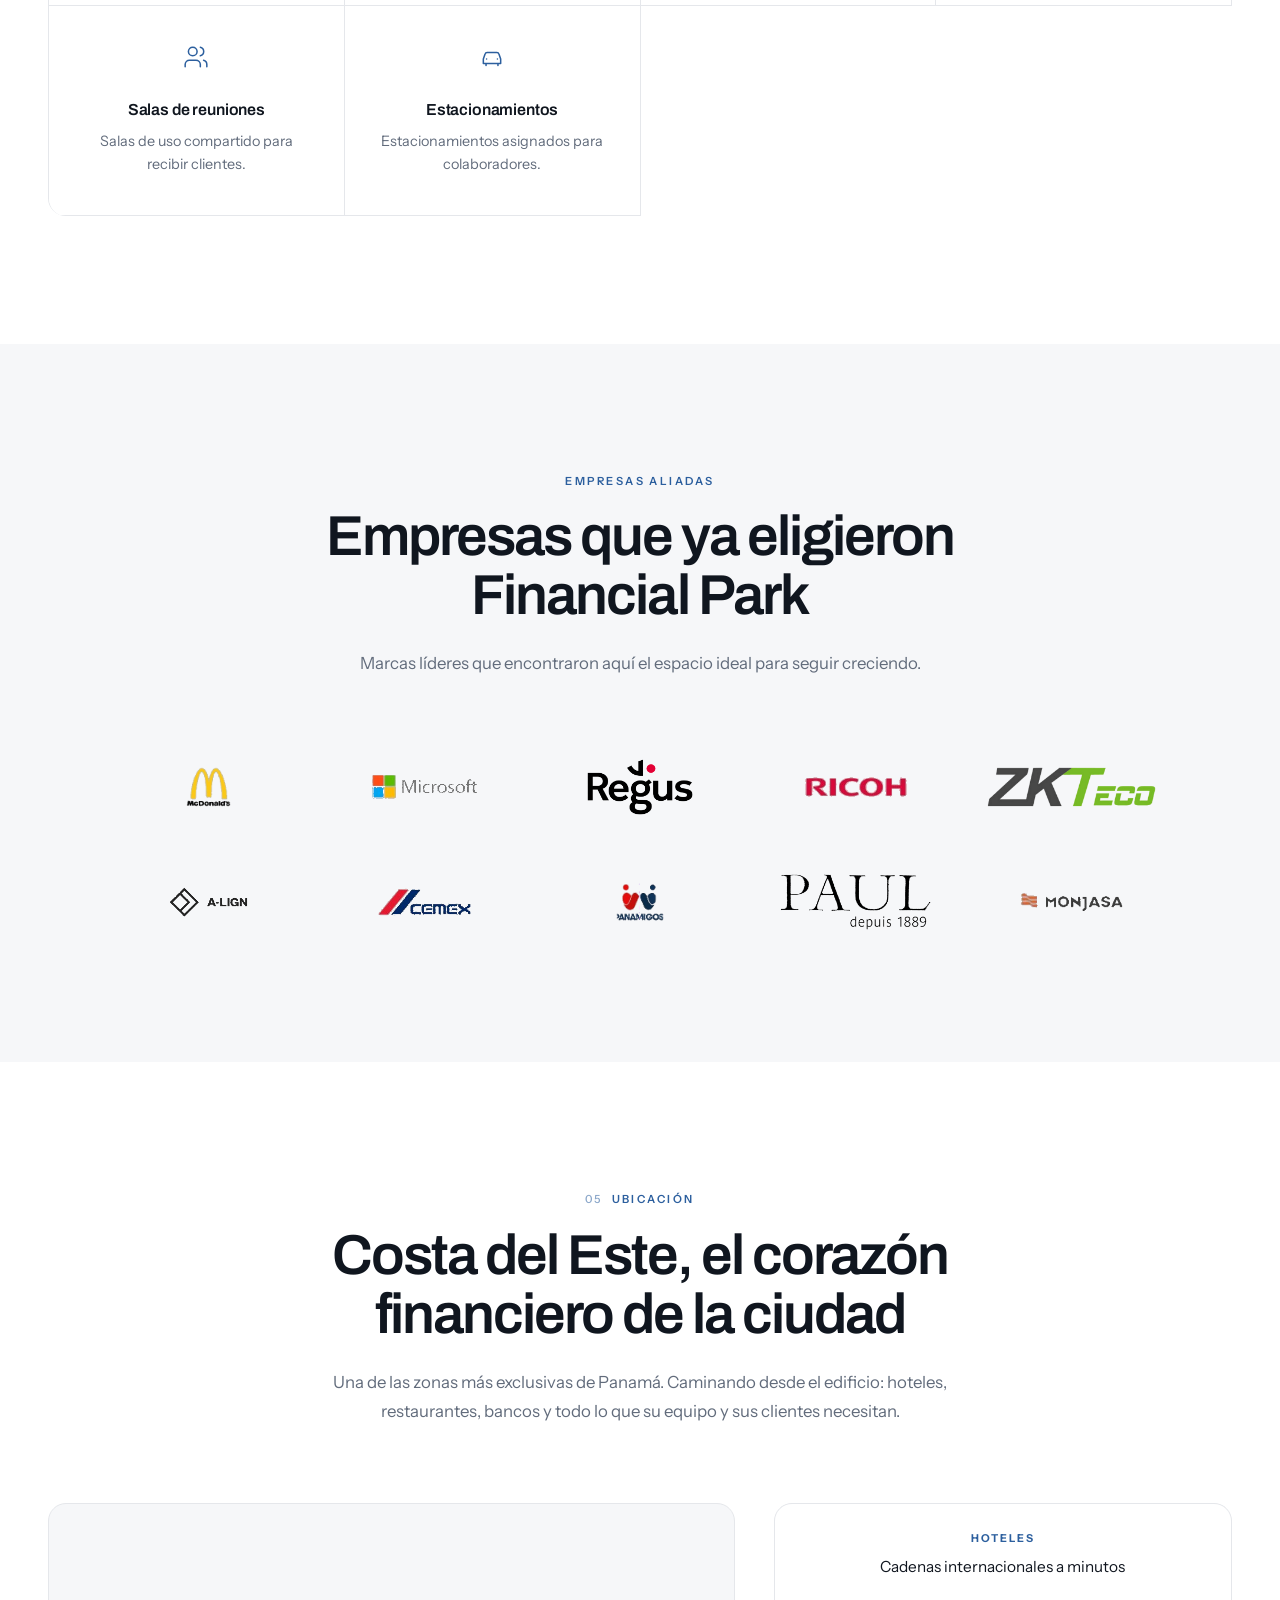
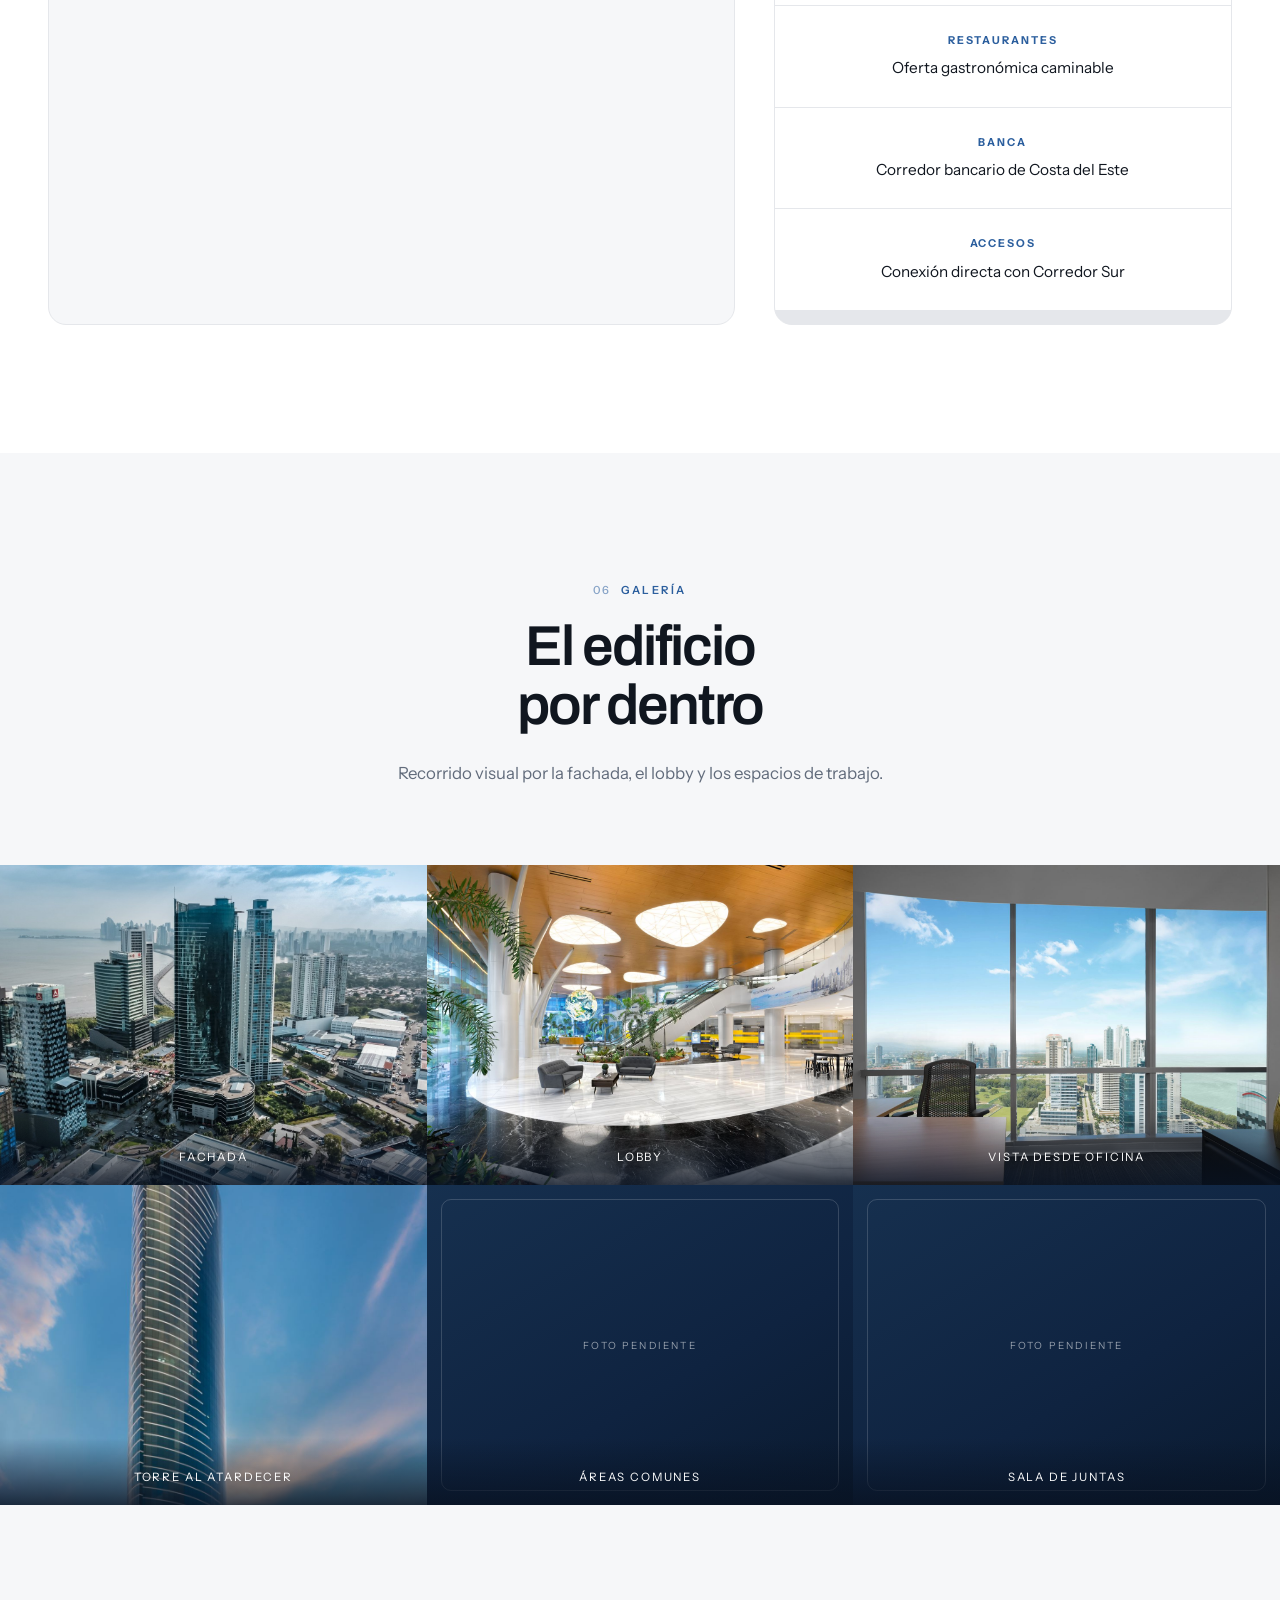
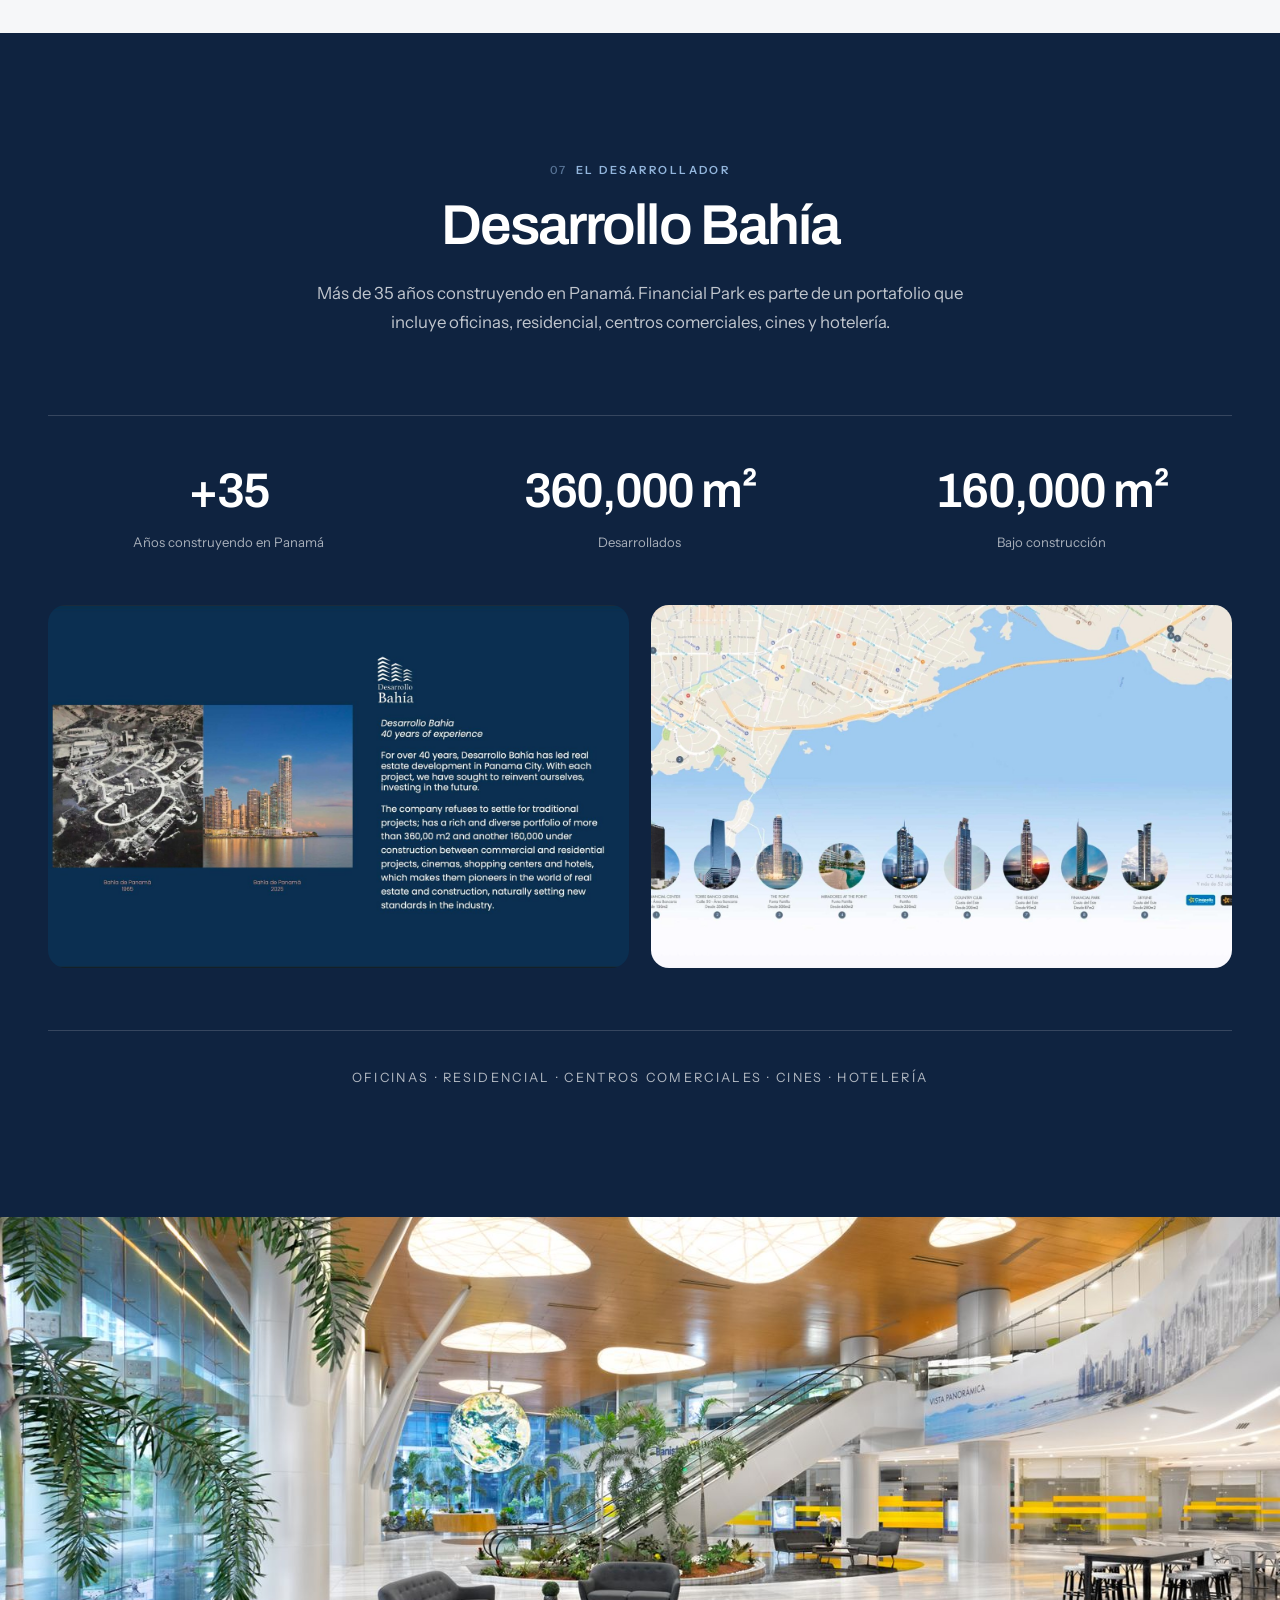
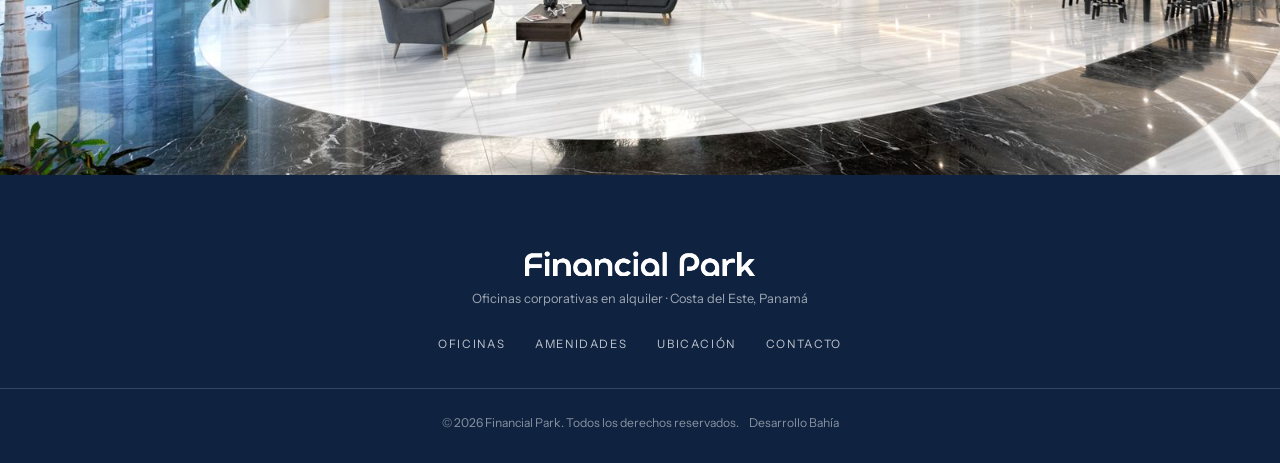
==== commit 57508ea5: "Add contact section with form to index.html" ====
--- a/index.html
+++ b/index.html
@@ -76,6 +76,81 @@
   <div class="wrap databar-inner" data-slot="datos-clave"></div>
 </section>
 
+<!-- ═══════════ 08 · CONTACTO ═══════════ -->
+<section class="section" id="contacto">
+  <div class="wrap">
+    <div class="contact">
+
+      <div class="contact-info reveal">
+        <p class="eyebrow"><span class="num">08</span> Contacto</p>
+        <h2 class="h2">Conozca el<br>espacio en persona</h2>
+        <p class="lead muted">Coordinamos una visita guiada al edificio y a las oficinas disponibles. Déjenos sus datos y le respondemos el mismo día hábil.</p>
+
+        <dl class="contact-list">
+          <div>
+            <dt>Teléfono</dt>
+            <dd><a data-slot="telefono" href="#">—</a></dd>
+          </div>
+          <div>
+            <dt>WhatsApp</dt>
+            <dd><a data-slot="whatsapp" href="#" target="_blank" rel="noopener">Escribir por WhatsApp →</a></dd>
+          </div>
+          <div>
+            <dt>Correo</dt>
+            <dd><a data-slot="correo" href="#">—</a></dd>
+          </div>
+          <div>
+            <dt>Horario</dt>
+            <dd data-slot="horario">—</dd>
+          </div>
+          <div>
+            <dt>Dirección</dt>
+            <dd data-slot="direccion">—</dd>
+          </div>
+        </dl>
+      </div>
+
+      <form class="contact-form reveal" name="contacto" method="POST" data-netlify="true" netlify-honeypot="bot-field" action="/gracias.html">
+        <input type="hidden" name="form-name" value="contacto">
+        <p class="hp"><label>No llenar: <input name="bot-field"></label></p>
+
+        <div class="field">
+          <label for="nombre">Nombre y apellido</label>
+          <input id="nombre" name="nombre" type="text" required placeholder="Su nombre">
+        </div>
+        <div class="field">
+          <label for="empresa">Empresa</label>
+          <input id="empresa" name="empresa" type="text" placeholder="Nombre de su empresa">
+        </div>
+        <div class="field-row">
+          <div class="field">
+            <label for="email">Correo</label>
+            <input id="email" name="email" type="email" required placeholder="correo@empresa.com">
+          </div>
+          <div class="field">
+            <label for="telefono">Teléfono</label>
+            <input id="telefono" name="telefono" type="tel" placeholder="+507 0000 0000">
+          </div>
+        </div>
+        <div class="field">
+          <label for="interes">Oficina de interés</label>
+          <select id="interes" name="interes" data-slot="select-oficinas">
+            <option>Aún no lo defino</option>
+          </select>
+        </div>
+        <div class="field">
+          <label for="mensaje">Mensaje</label>
+          <textarea id="mensaje" name="mensaje" rows="4" placeholder="Cuéntenos qué necesita: metraje, fecha estimada de mudanza, cantidad de puestos…"></textarea>
+        </div>
+
+        <button class="btn btn-primary btn-lg btn-block" type="submit">Solicitar visita</button>
+        <p class="form-note">Al enviar, un asesor de Financial Park se comunicará con usted.</p>
+      </form>
+
+    </div>
+  </div>
+</section>
+
 <!-- ═══════════ 02 · OFICINAS ═══════════ -->
 <section class="section" id="oficinas">
   <div class="wrap">
@@ -225,81 +300,6 @@
   <img data-slot="lobby-img" src="" alt="Lobby de Financial Park" loading="lazy">
 </section>
 
-<!-- ═══════════ 08 · CONTACTO ═══════════ -->
-<section class="section" id="contacto">
-  <div class="wrap">
-    <div class="contact">
-
-      <div class="contact-info reveal">
-        <p class="eyebrow"><span class="num">08</span> Contacto</p>
-        <h2 class="h2">Conozca el<br>espacio en persona</h2>
-        <p class="lead muted">Coordinamos una visita guiada al edificio y a las oficinas disponibles. Déjenos sus datos y le respondemos el mismo día hábil.</p>
-
-        <dl class="contact-list">
-          <div>
-            <dt>Teléfono</dt>
-            <dd><a data-slot="telefono" href="#">—</a></dd>
-          </div>
-          <div>
-            <dt>WhatsApp</dt>
-            <dd><a data-slot="whatsapp" href="#" target="_blank" rel="noopener">Escribir por WhatsApp →</a></dd>
-          </div>
-          <div>
-            <dt>Correo</dt>
-            <dd><a data-slot="correo" href="#">—</a></dd>
-          </div>
-          <div>
-            <dt>Horario</dt>
-            <dd data-slot="horario">—</dd>
-          </div>
-          <div>
-            <dt>Dirección</dt>
-            <dd data-slot="direccion">—</dd>
-          </div>
-        </dl>
-      </div>
-
-      <form class="contact-form reveal" name="contacto" method="POST" data-netlify="true" netlify-honeypot="bot-field" action="/gracias.html">
-        <input type="hidden" name="form-name" value="contacto">
-        <p class="hp"><label>No llenar: <input name="bot-field"></label></p>
-
-        <div class="field">
-          <label for="nombre">Nombre y apellido</label>
-          <input id="nombre" name="nombre" type="text" required placeholder="Su nombre">
-        </div>
-        <div class="field">
-          <label for="empresa">Empresa</label>
-          <input id="empresa" name="empresa" type="text" placeholder="Nombre de su empresa">
-        </div>
-        <div class="field-row">
-          <div class="field">
-            <label for="email">Correo</label>
-            <input id="email" name="email" type="email" required placeholder="correo@empresa.com">
-          </div>
-          <div class="field">
-            <label for="telefono">Teléfono</label>
-            <input id="telefono" name="telefono" type="tel" placeholder="+507 0000 0000">
-          </div>
-        </div>
-        <div class="field">
-          <label for="interes">Oficina de interés</label>
-          <select id="interes" name="interes" data-slot="select-oficinas">
-            <option>Aún no lo defino</option>
-          </select>
-        </div>
-        <div class="field">
-          <label for="mensaje">Mensaje</label>
-          <textarea id="mensaje" name="mensaje" rows="4" placeholder="Cuéntenos qué necesita: metraje, fecha estimada de mudanza, cantidad de puestos…"></textarea>
-        </div>
-
-        <button class="btn btn-primary btn-lg btn-block" type="submit">Solicitar visita</button>
-        <p class="form-note">Al enviar, un asesor de Financial Park se comunicará con usted.</p>
-      </form>
-
-    </div>
-  </div>
-</section>
-
 <!-- ═══════════ FOOTER ═══════════ -->
 <footer class="site-footer">
   <div class="wrap footer-inner">
--- a/css/styles.css
+++ b/css/styles.css
@@ -360,6 +360,12 @@
 .filter:hover{ border-color:var(--navy); color:var(--navy); }
 .filter.is-active{ background:var(--navy); border-color:var(--navy); color:#fff; }
 .filter-count{ width:100%; text-align:center; margin-top:6px; font-size:.78rem; color:var(--muted); }
+.listings .empty{ grid-column:1 / -1; }
+.filter[data-rango]{ text-transform:none; letter-spacing:.04em; font-size:.82rem; white-space:nowrap; }
+@media (max-width:560px){
+  .filters{ gap:8px; }
+  .filter[data-rango]{ padding:10px 12px; font-size:.76rem; letter-spacing:.02em; }
+}
 
 /* ---------- Fichas de oficina (resumen — el detalle se ve en el modal) ---------- */
 .listings{
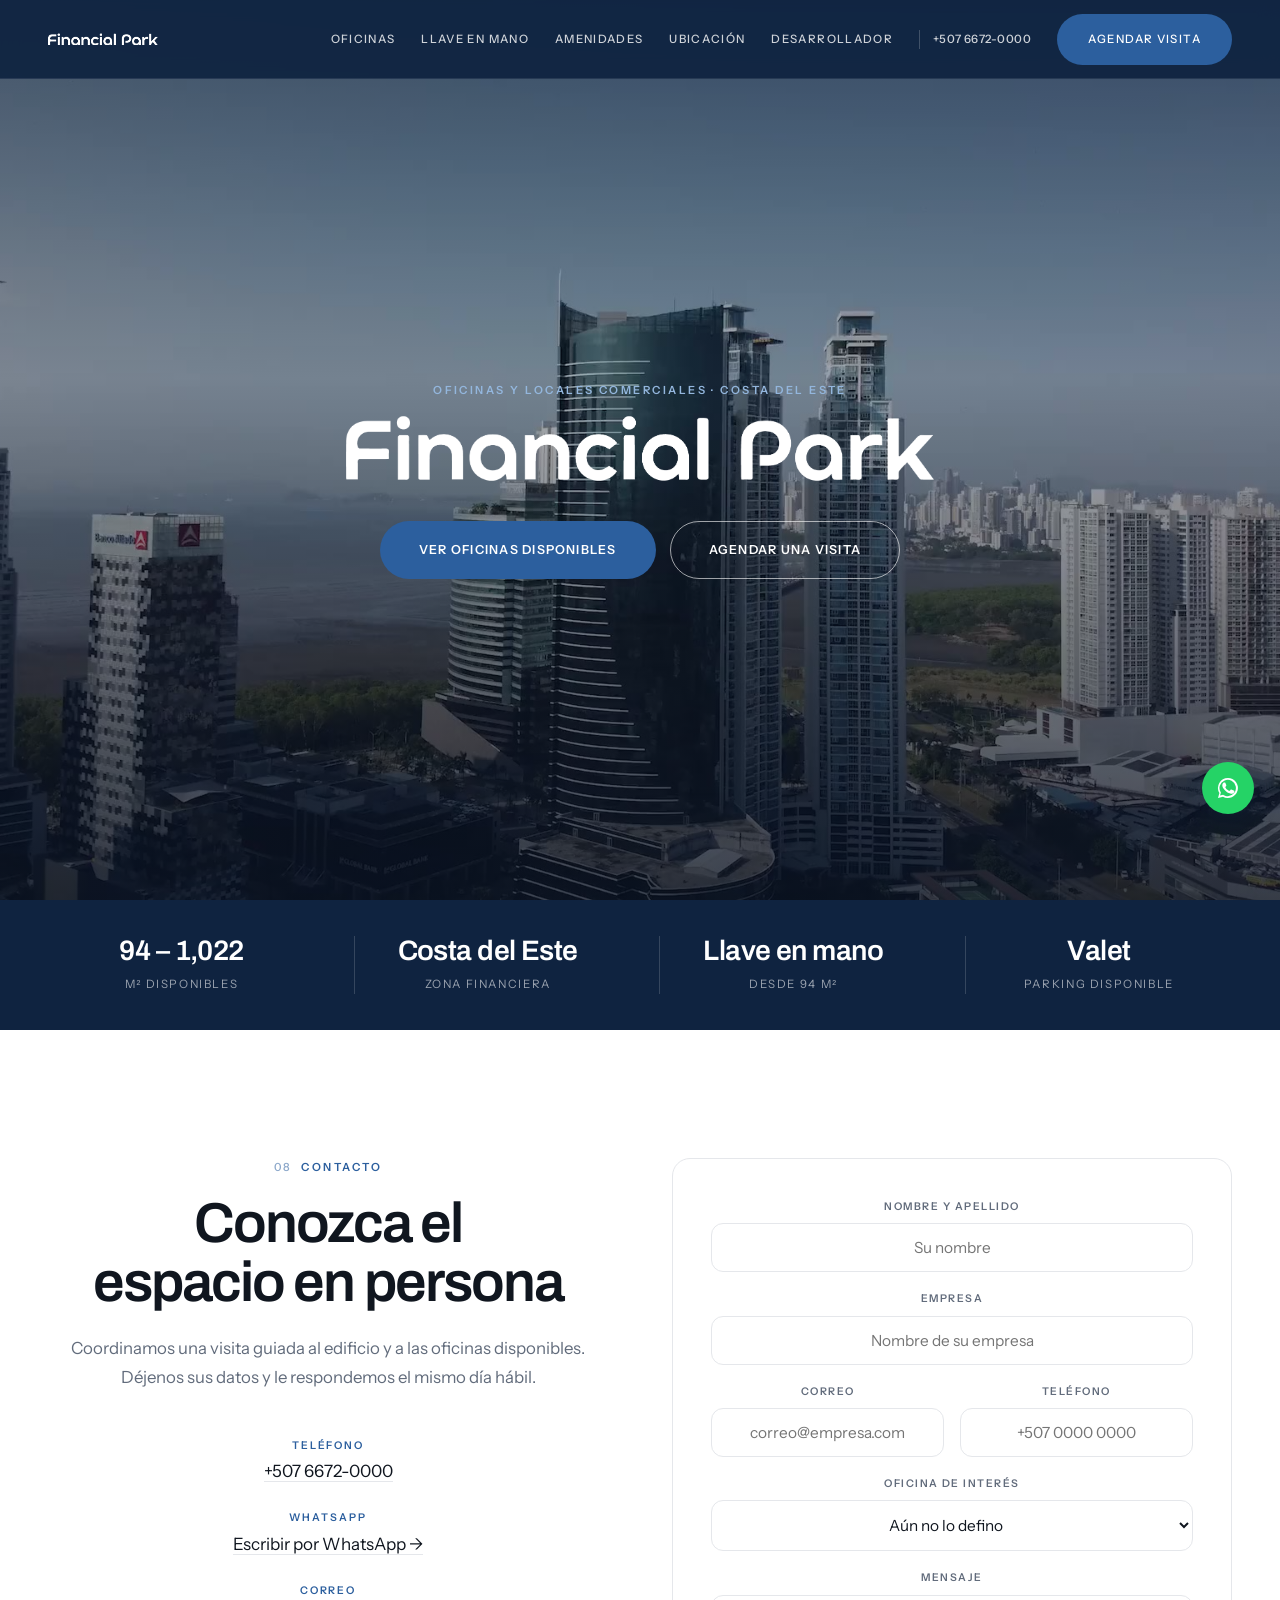
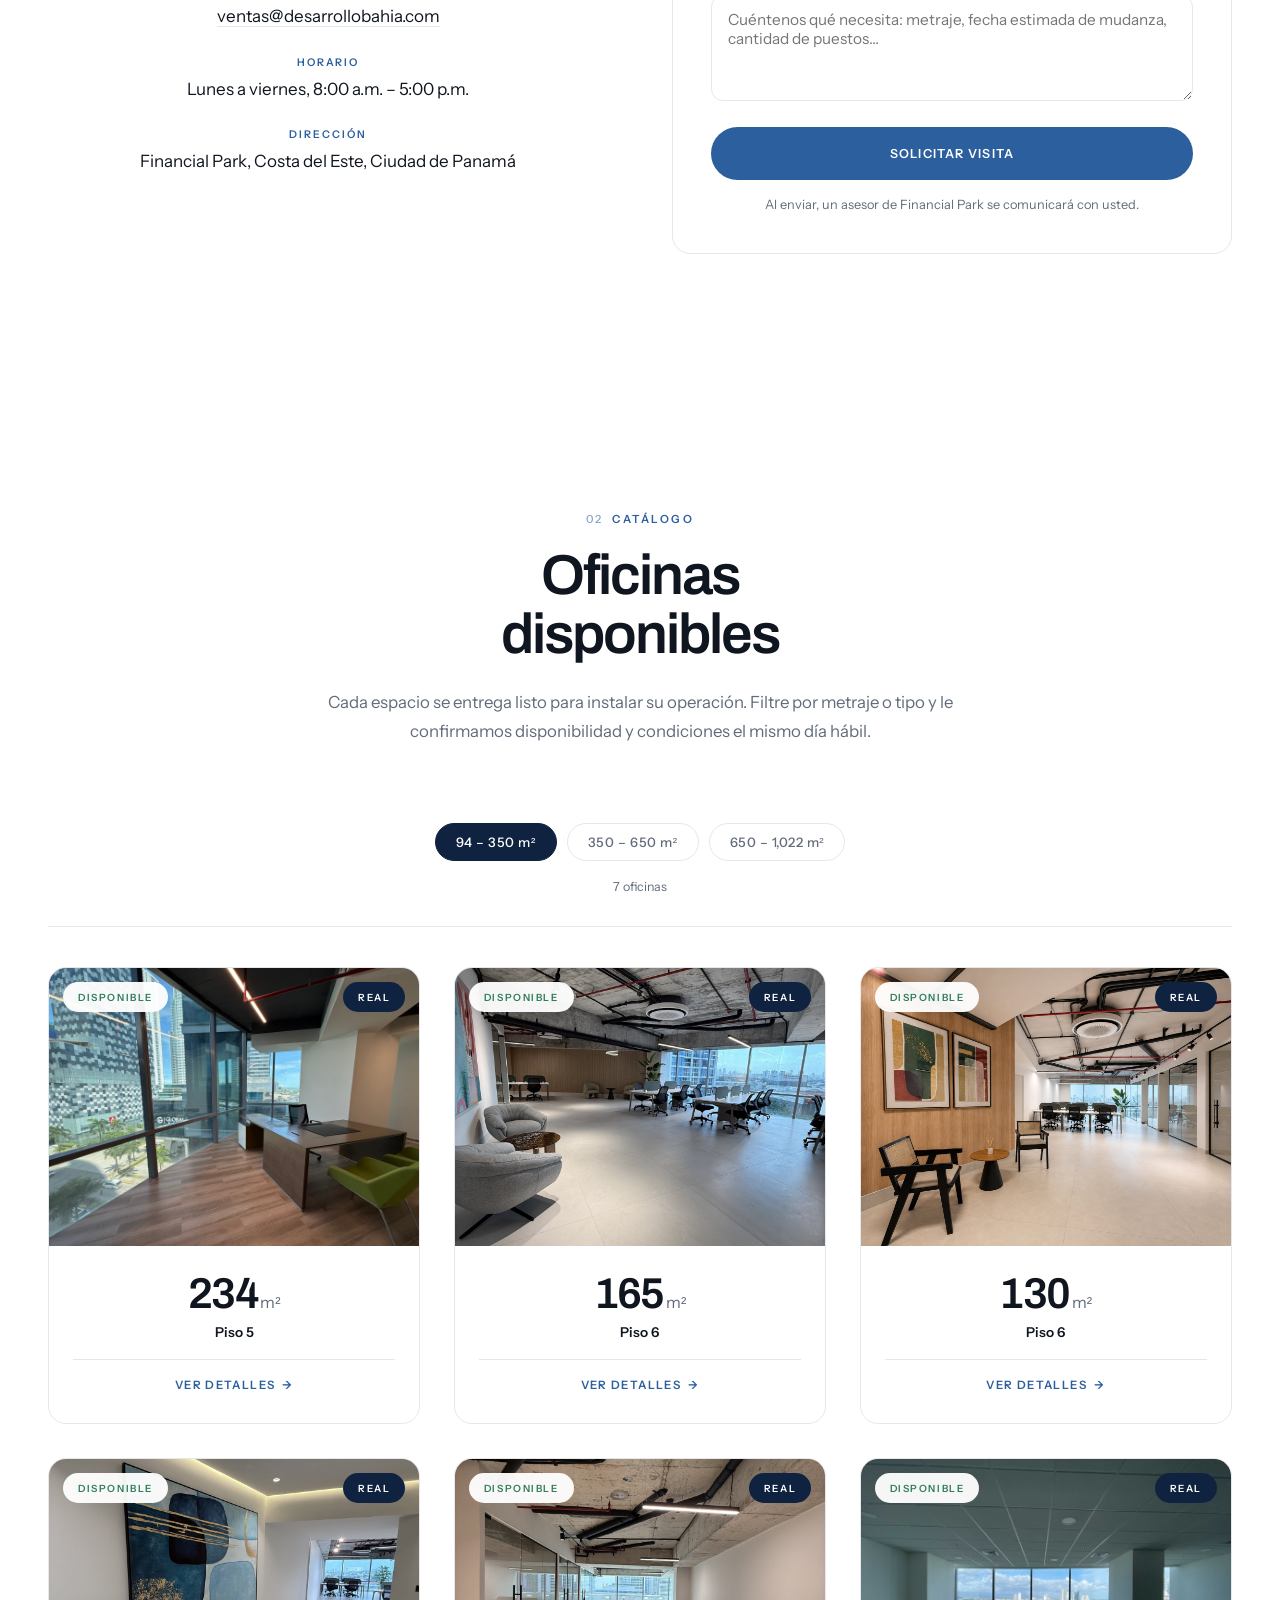
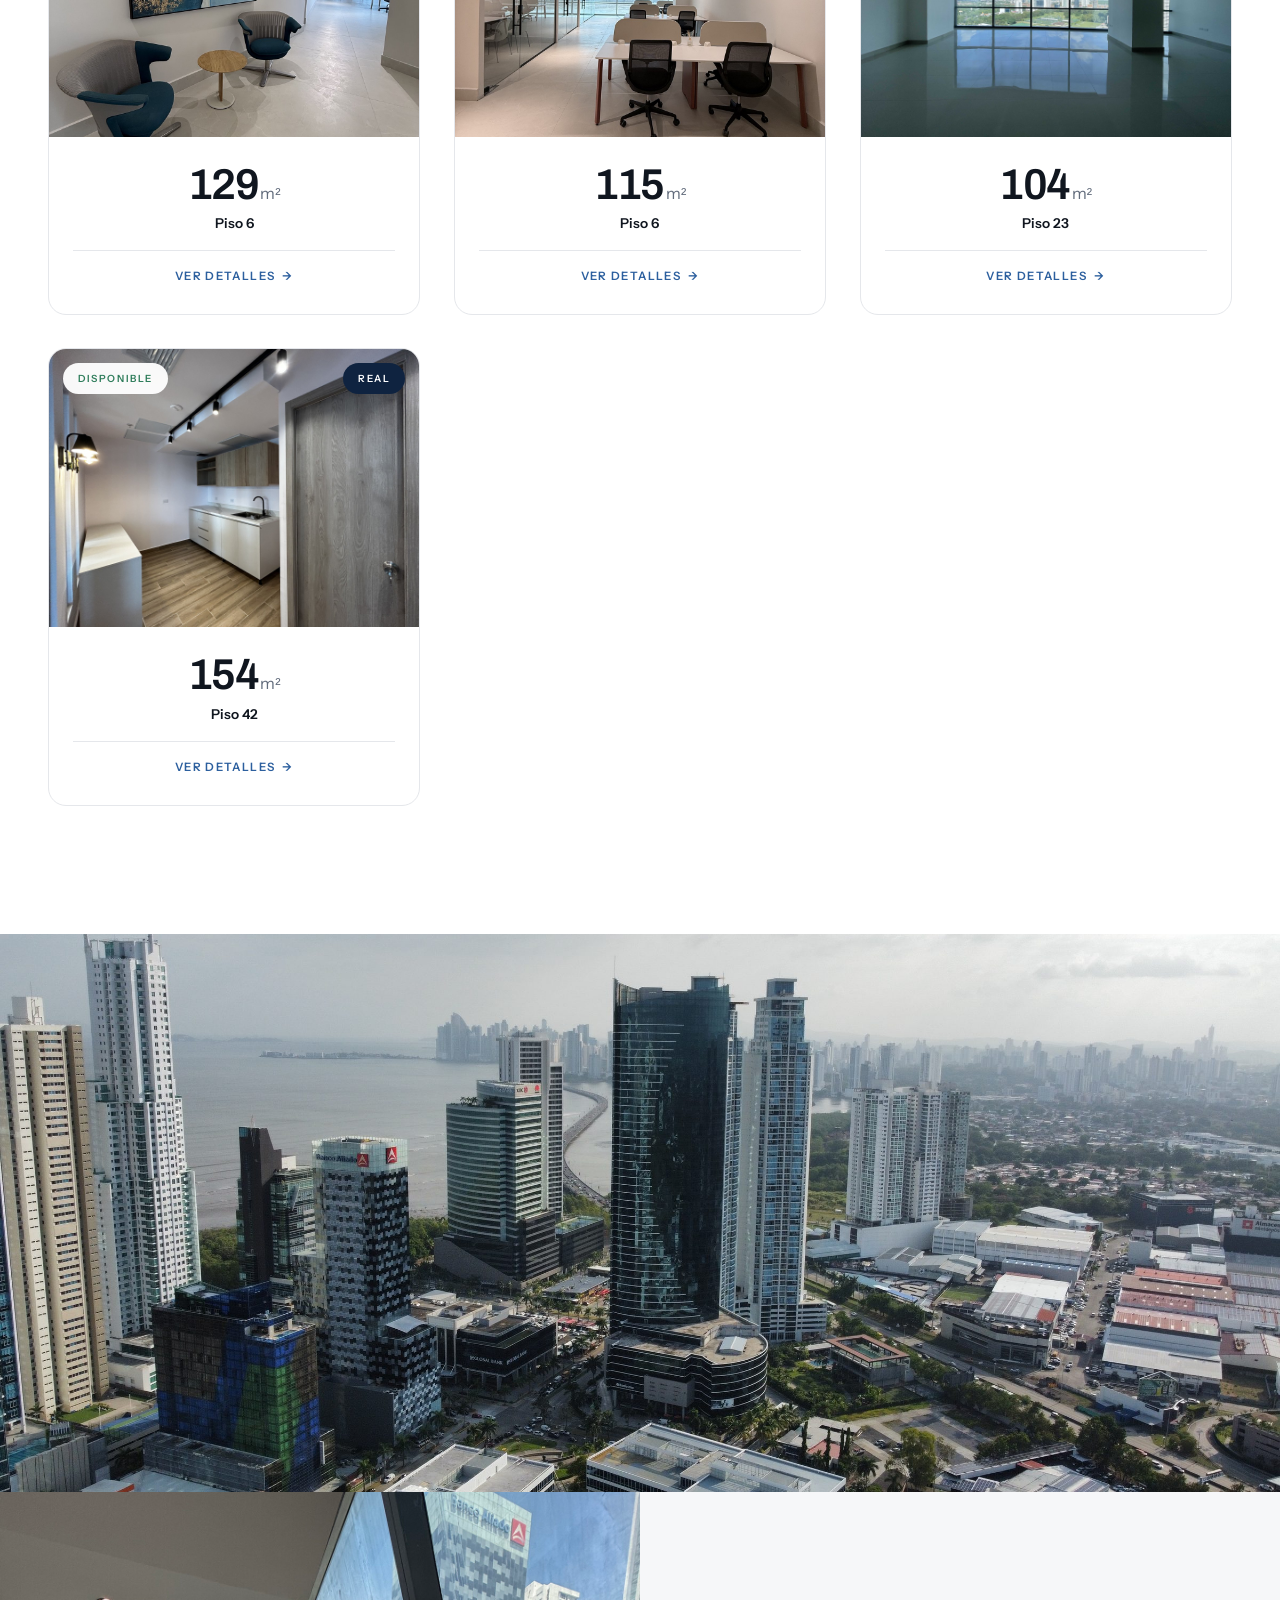
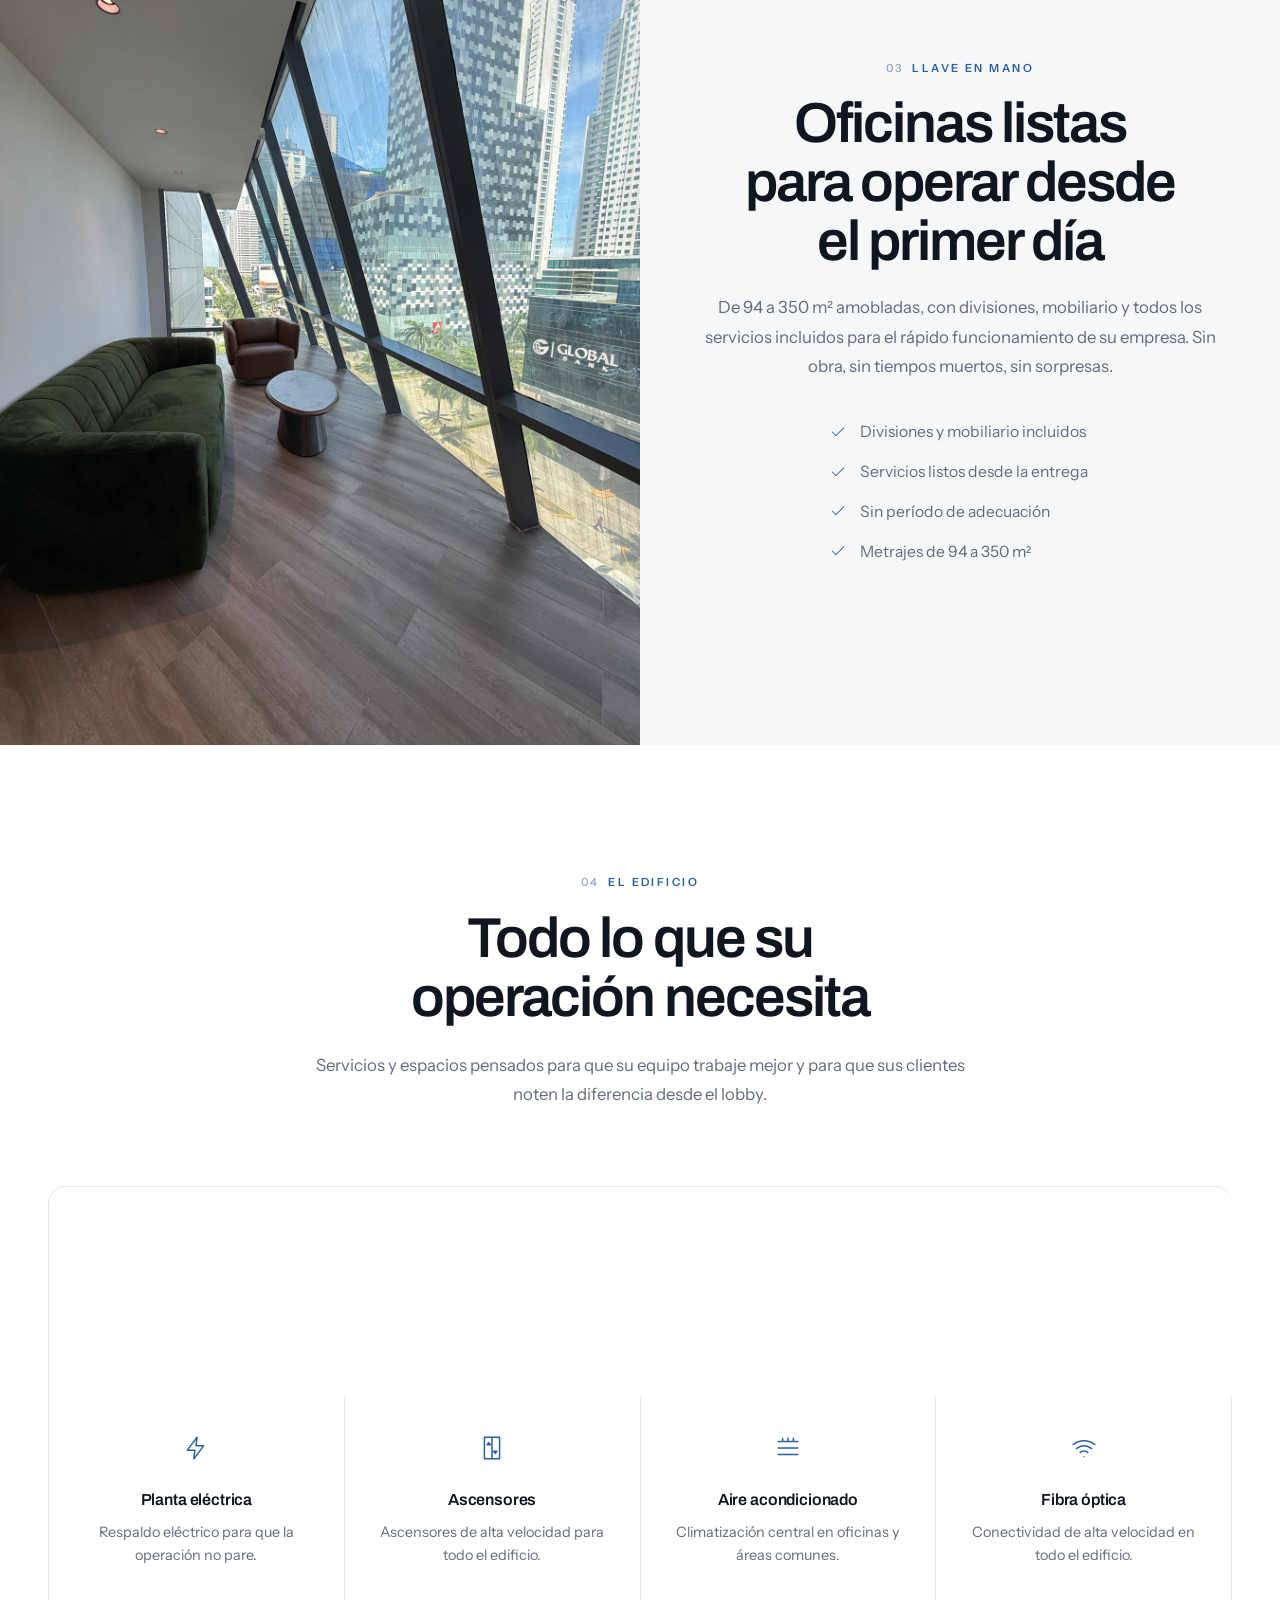
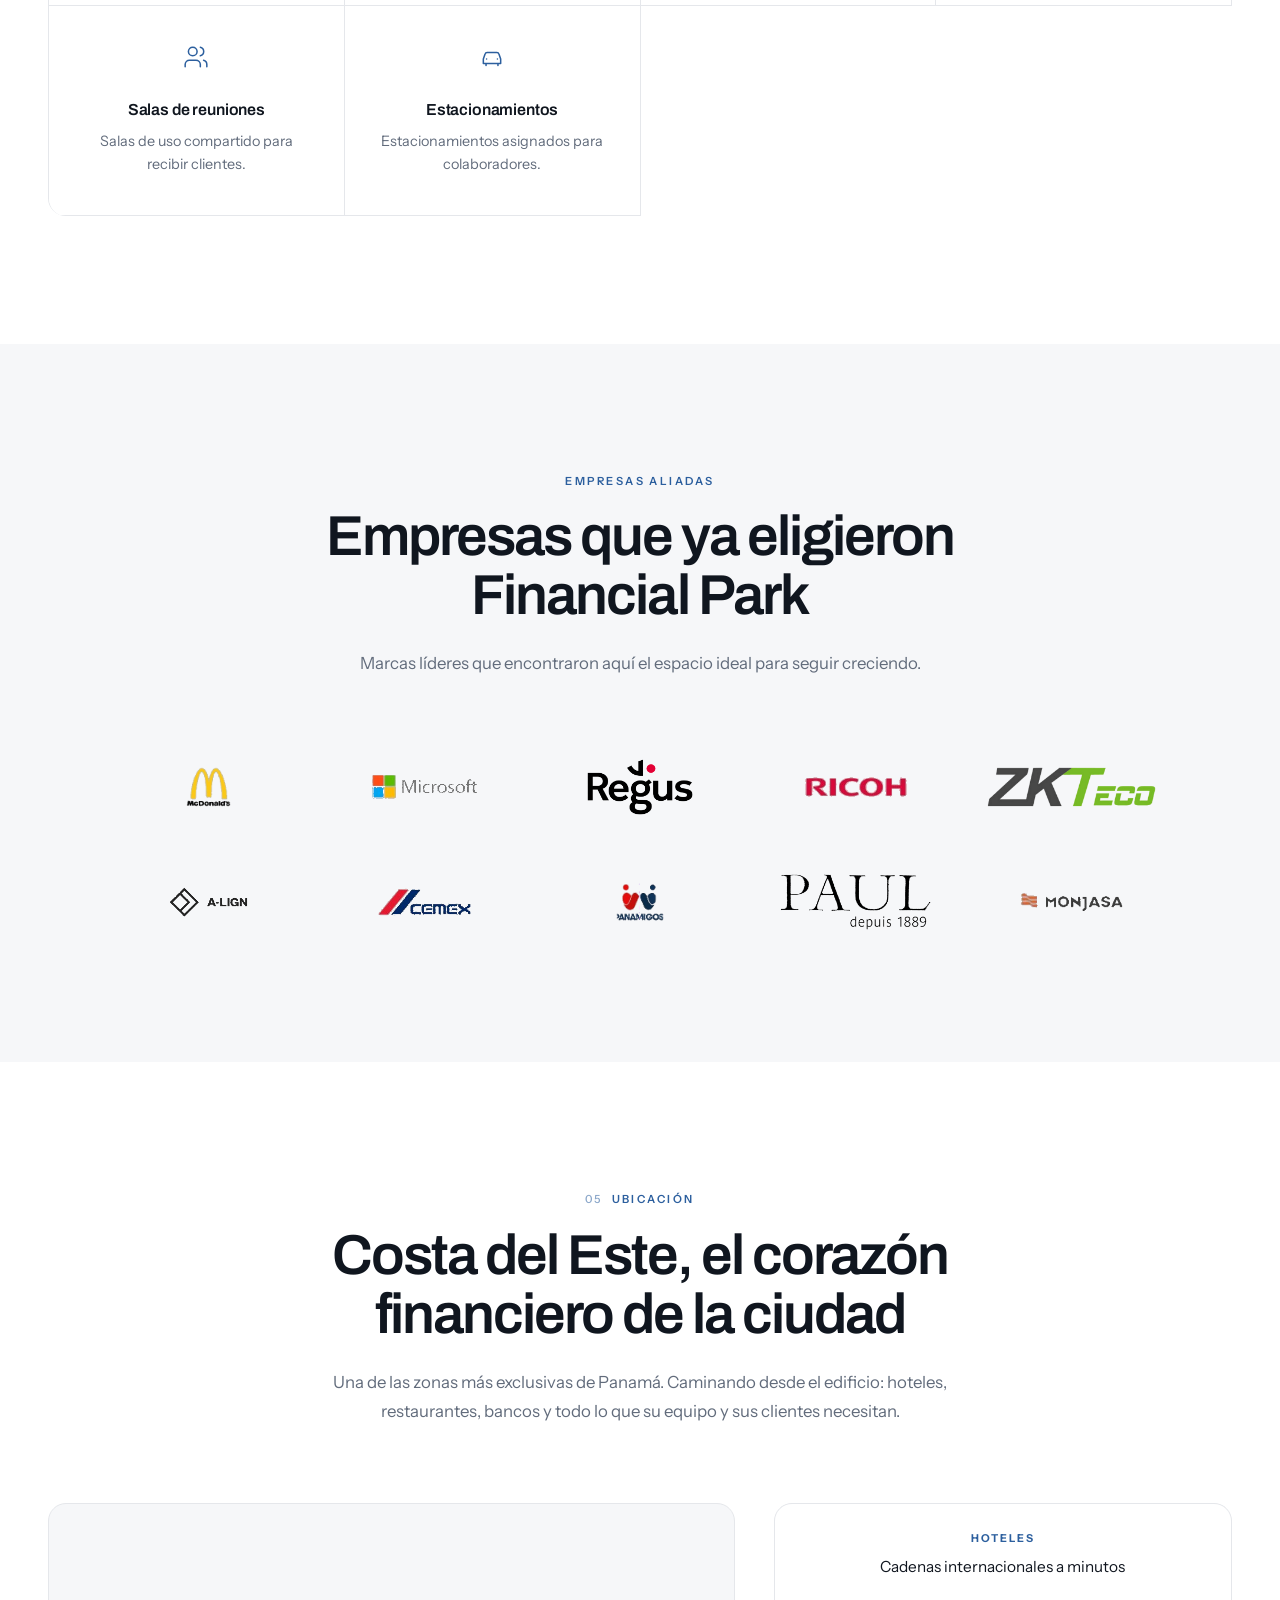
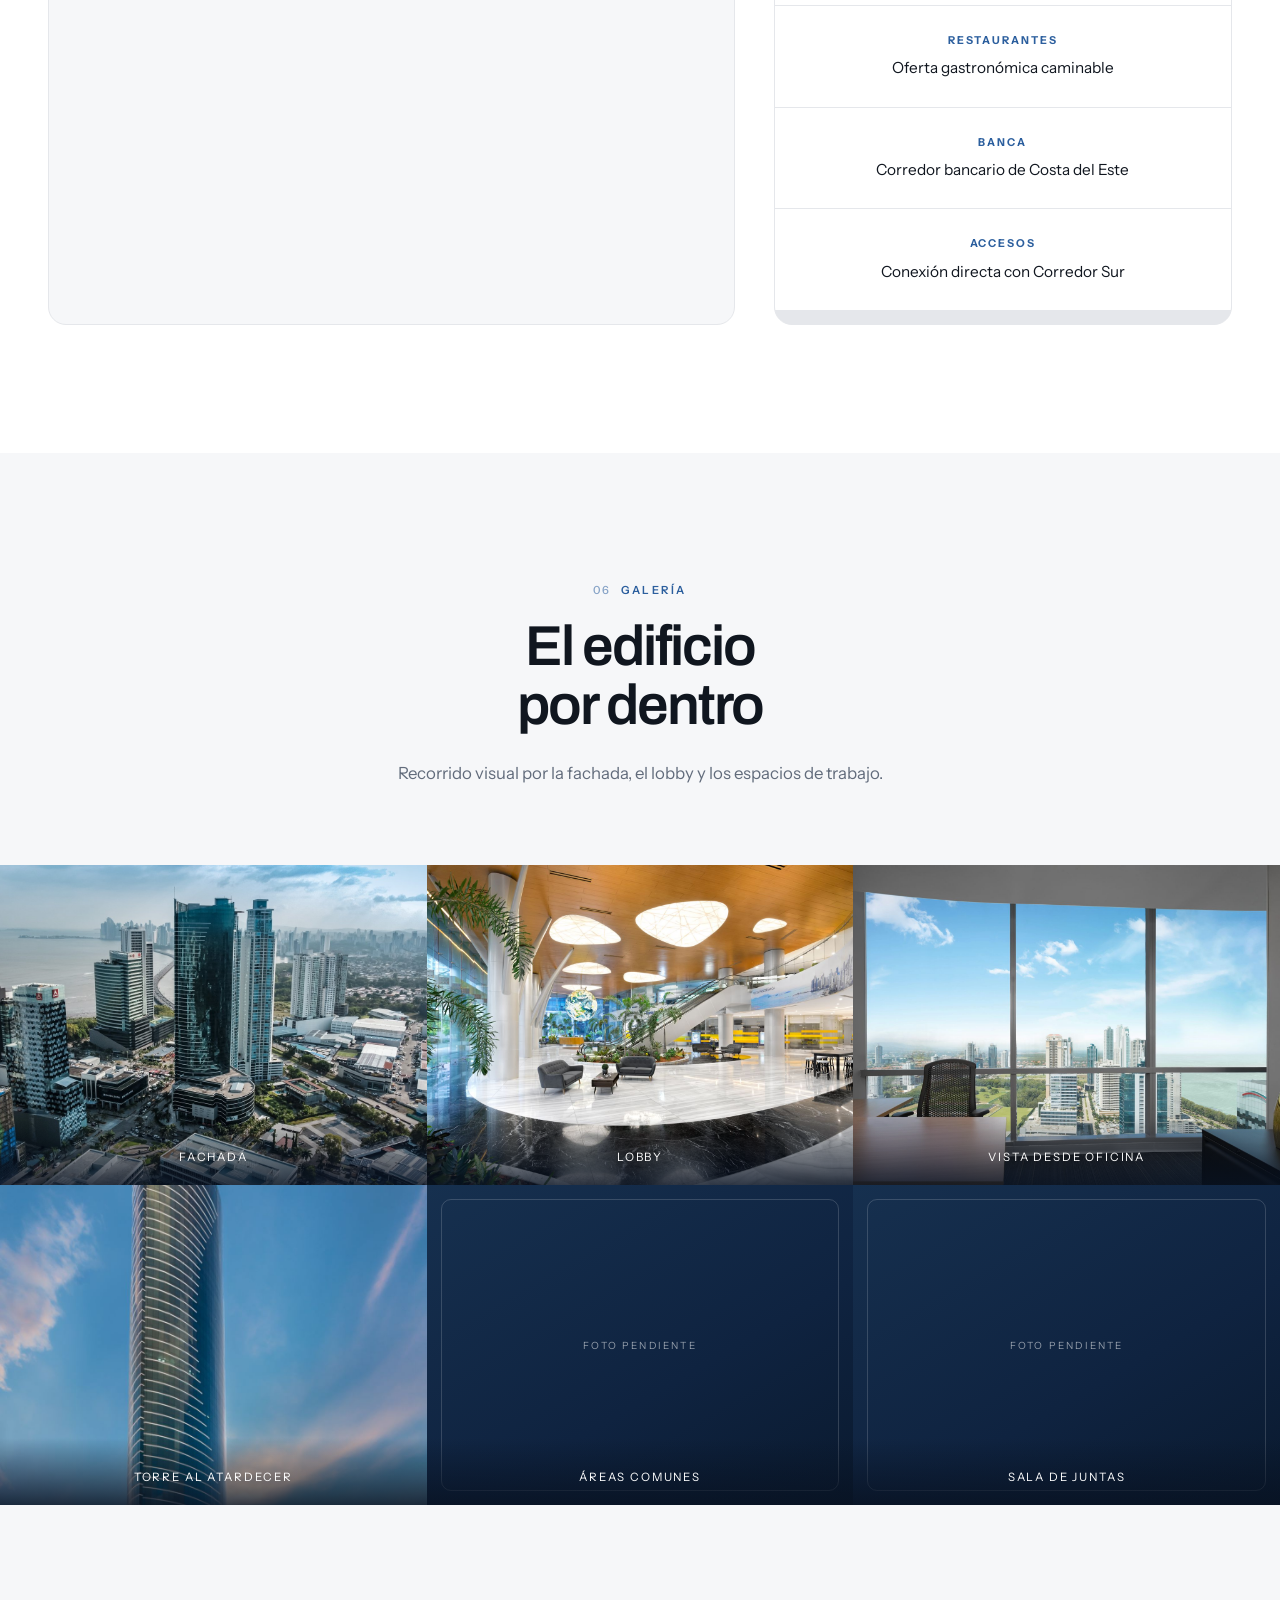
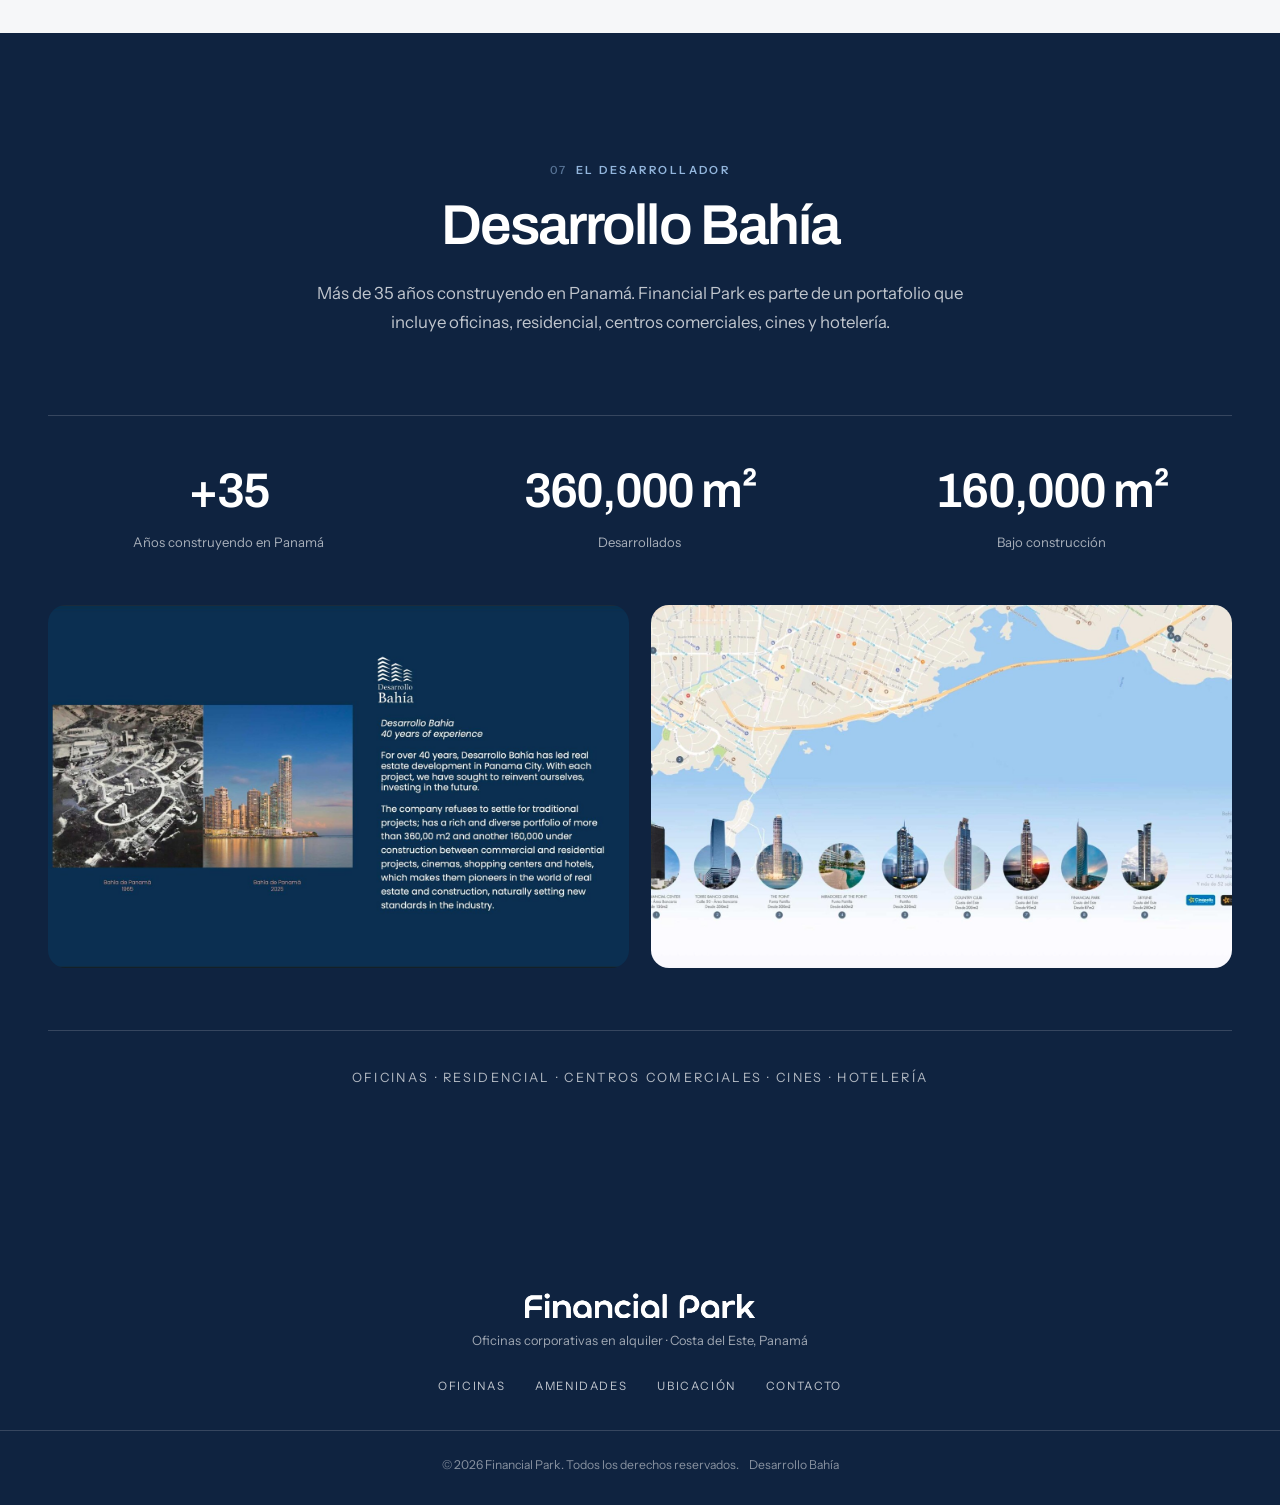
==== commit a6a463d8: "Remove lobby section from index.html Removed the lobby section from the index.html file." ====
--- a/index.html
+++ b/index.html
@@ -295,11 +295,6 @@
   </div>
 </section>
 
-<!-- ═══════════ BANDA · LOBBY ═══════════ -->
-<section class="bleed">
-  <img data-slot="lobby-img" src="" alt="Lobby de Financial Park" loading="lazy">
-</section>
-
 <!-- ═══════════ FOOTER ═══════════ -->
 <footer class="site-footer">
   <div class="wrap footer-inner">
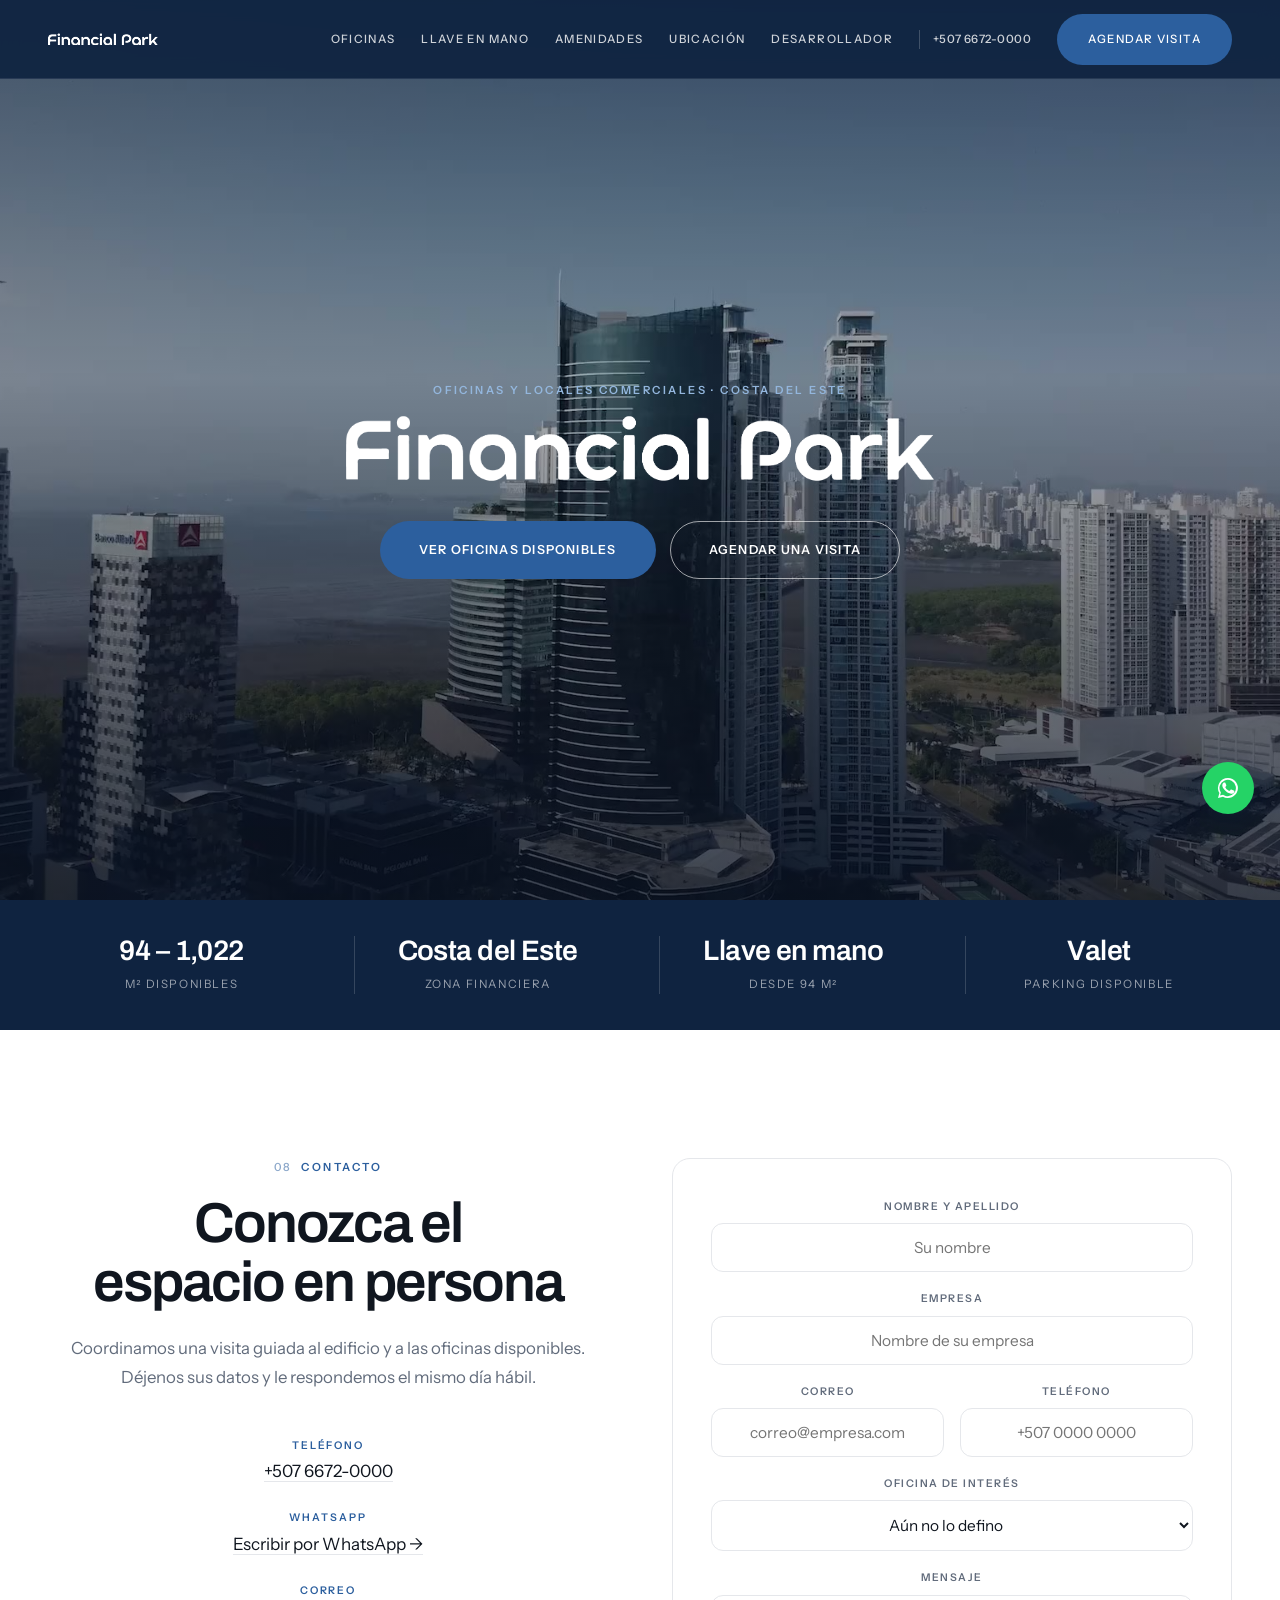
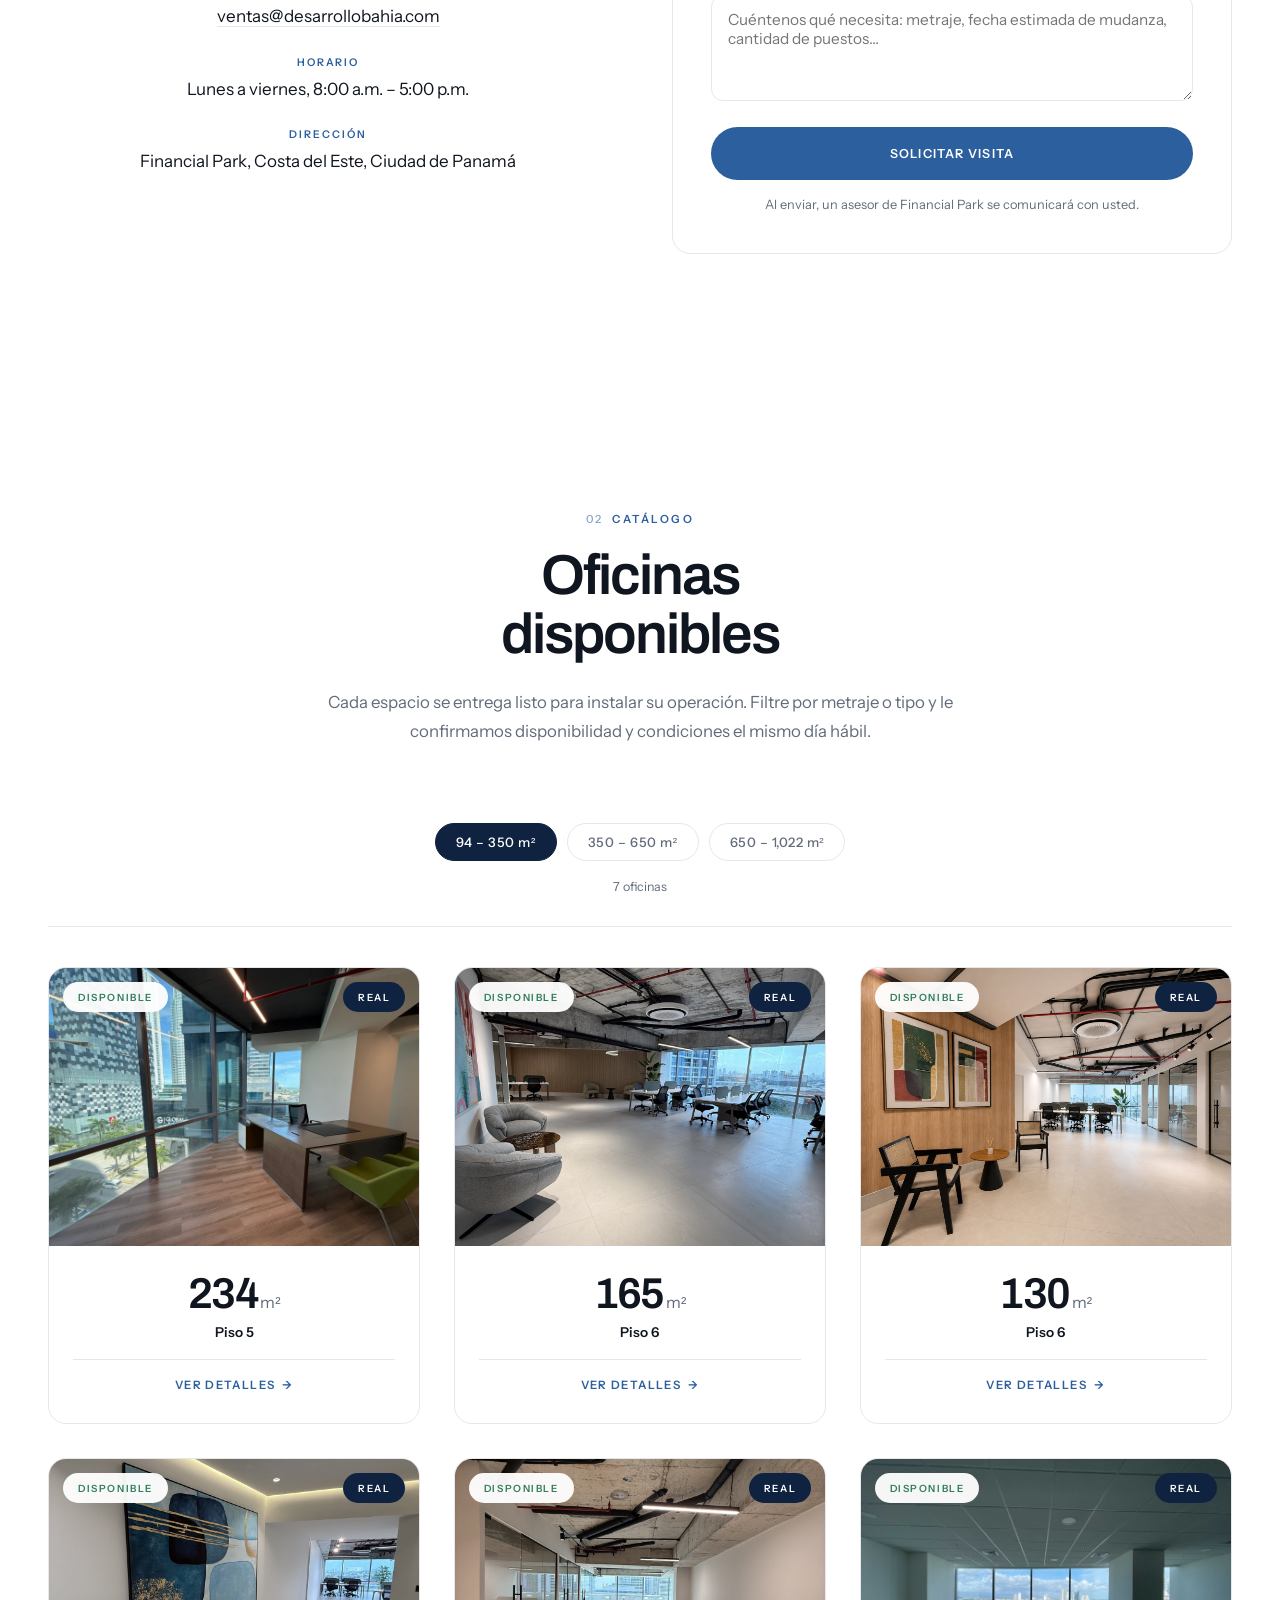
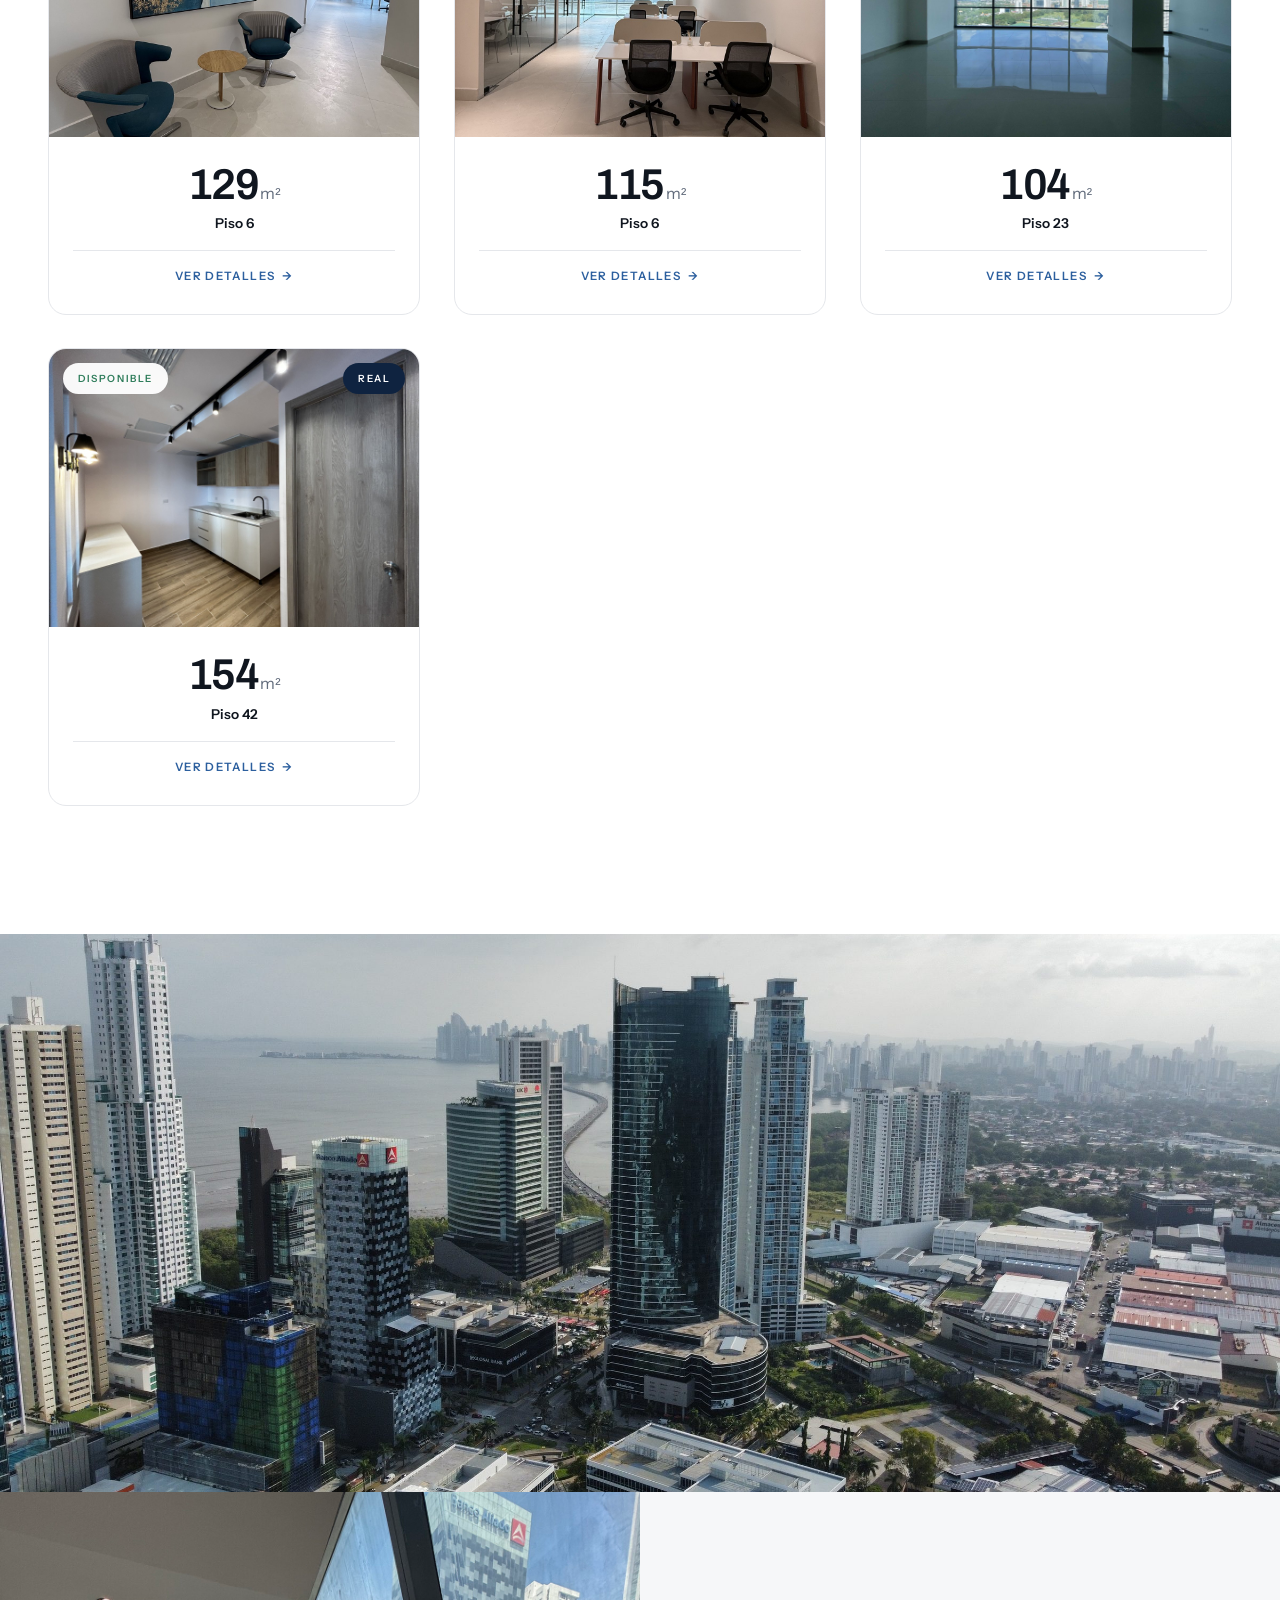
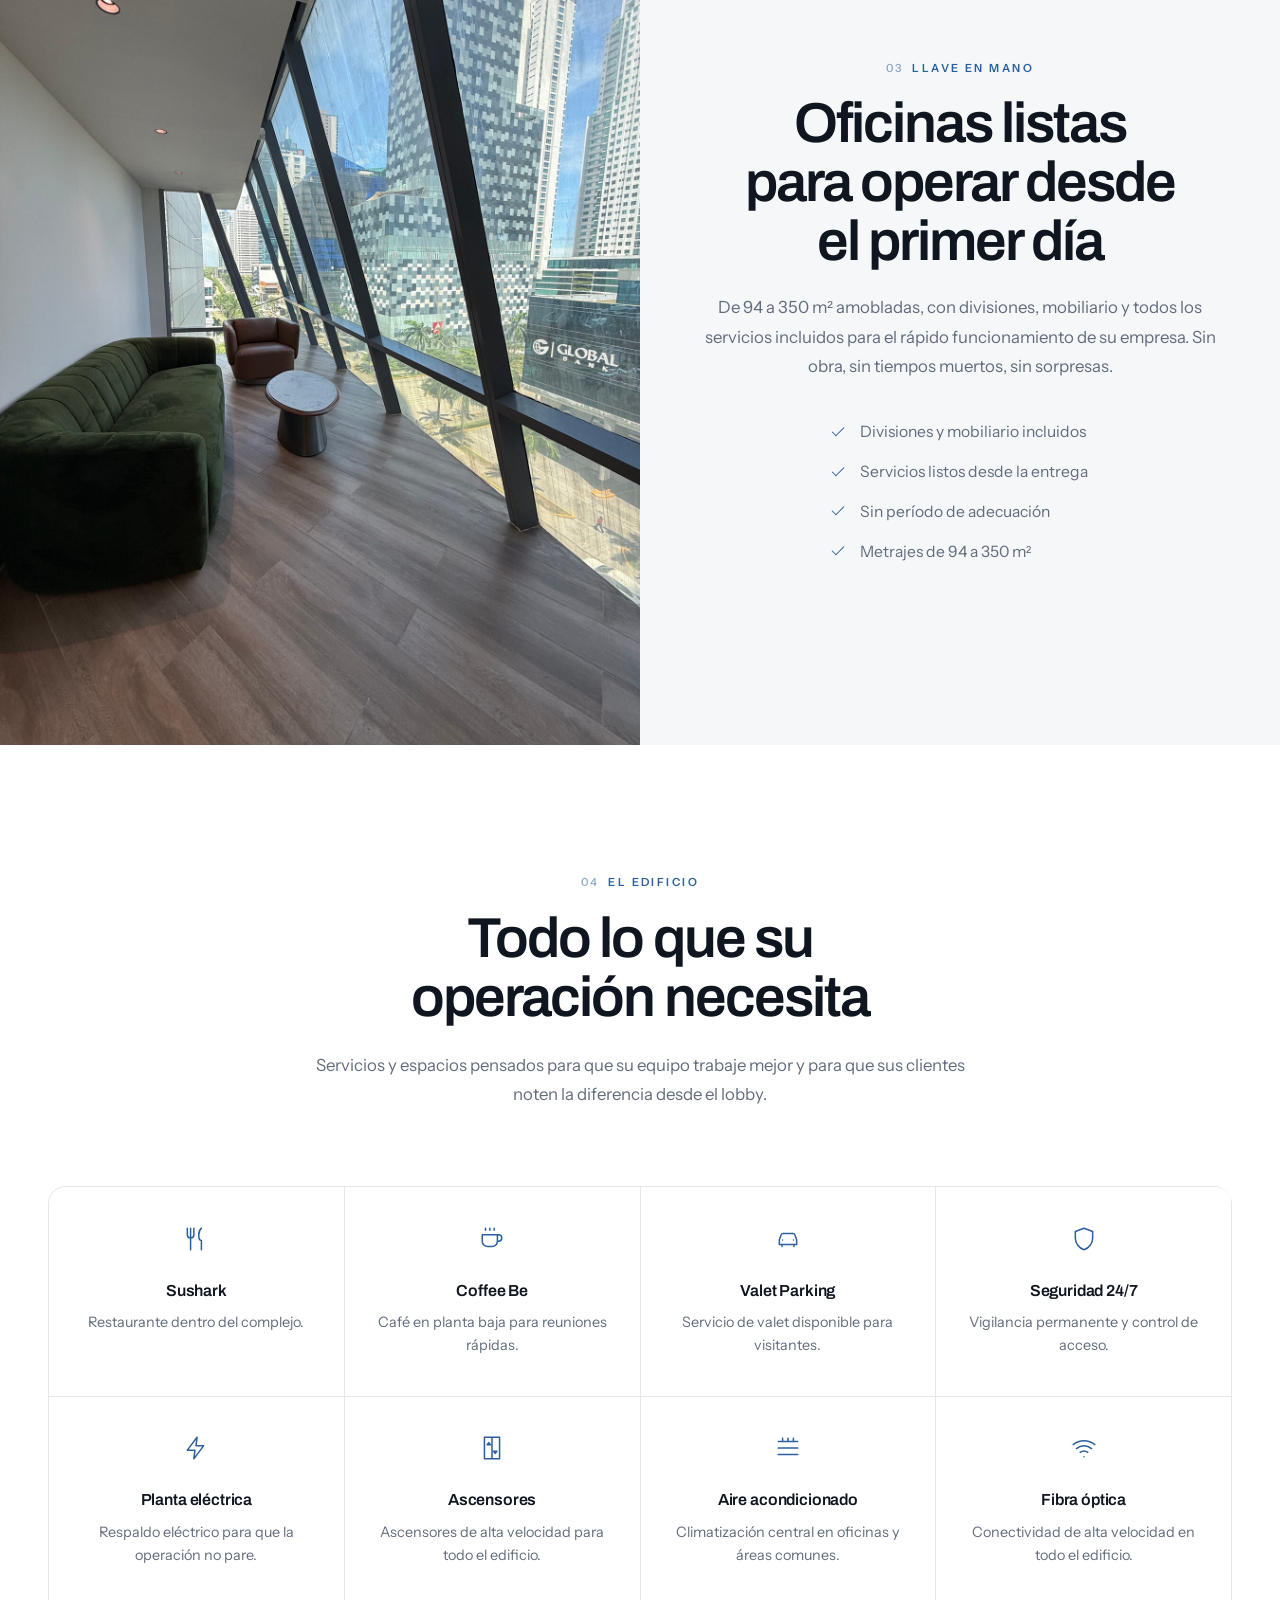
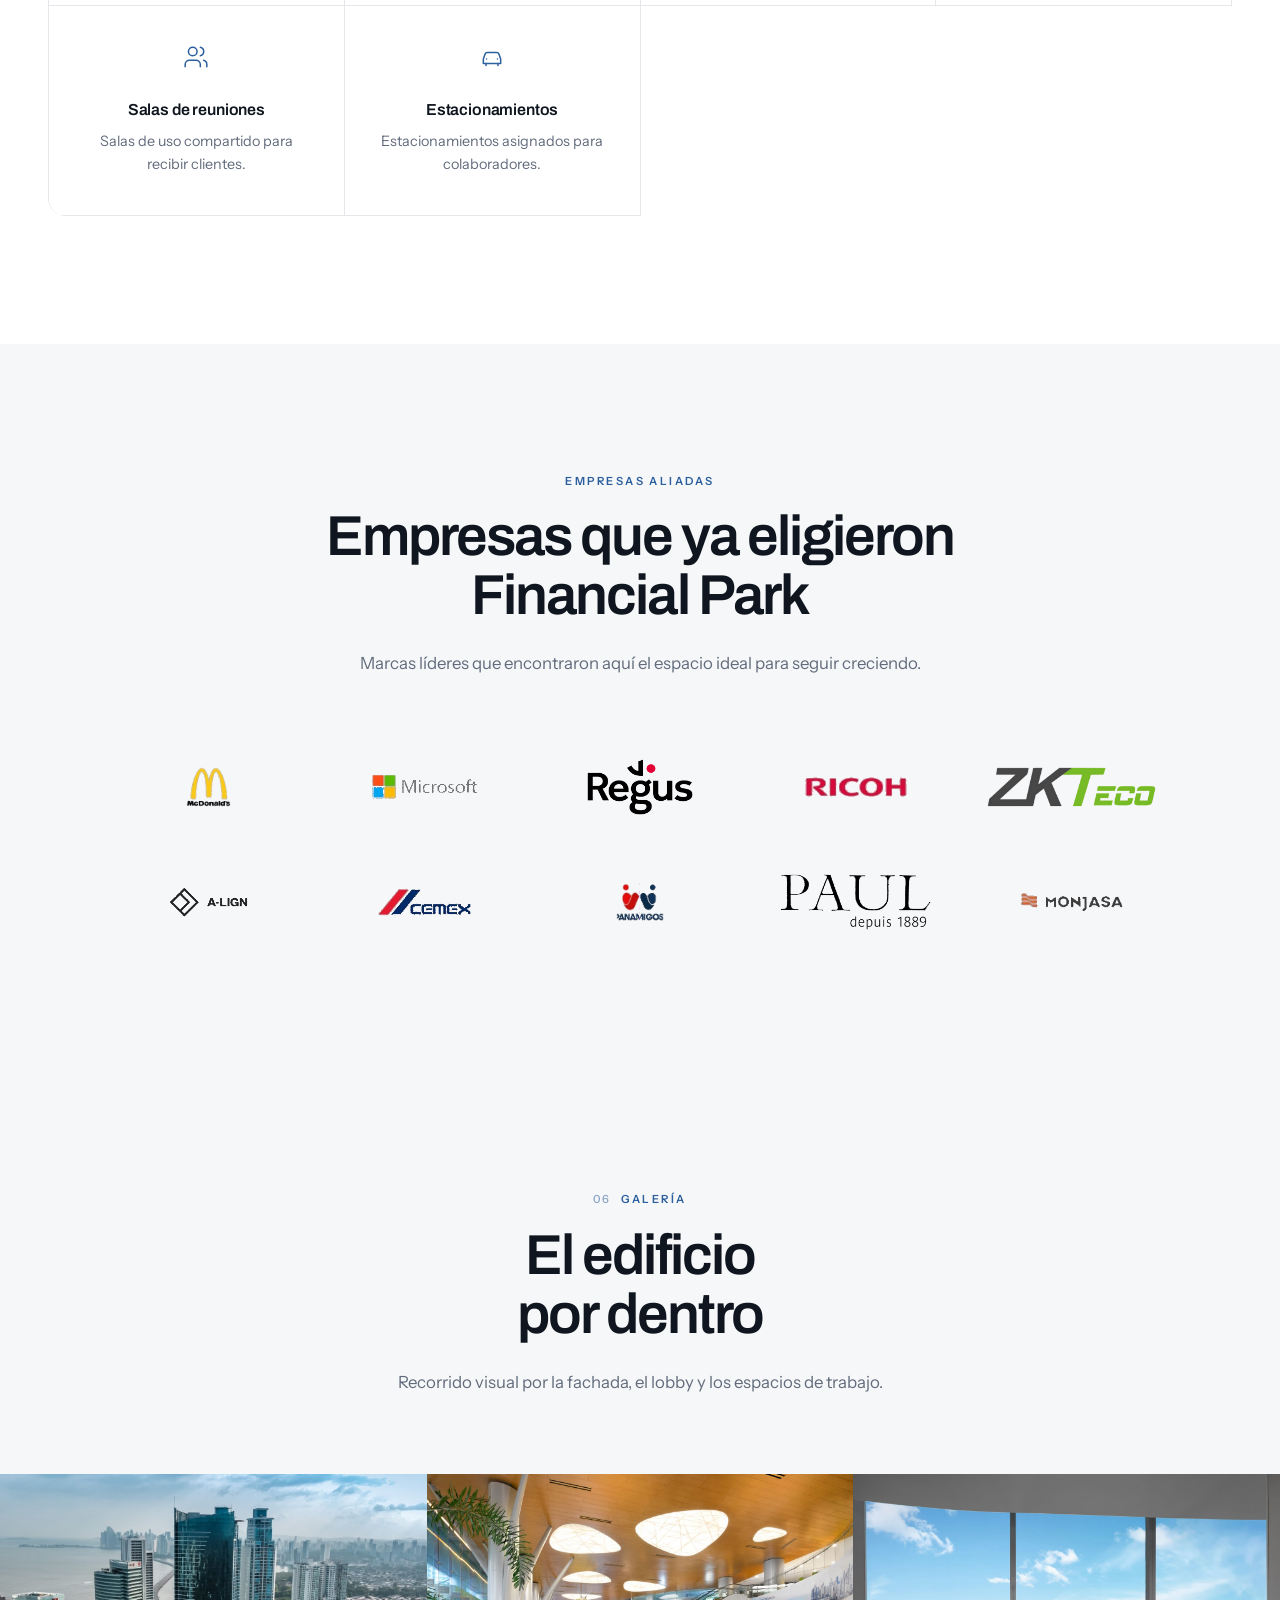
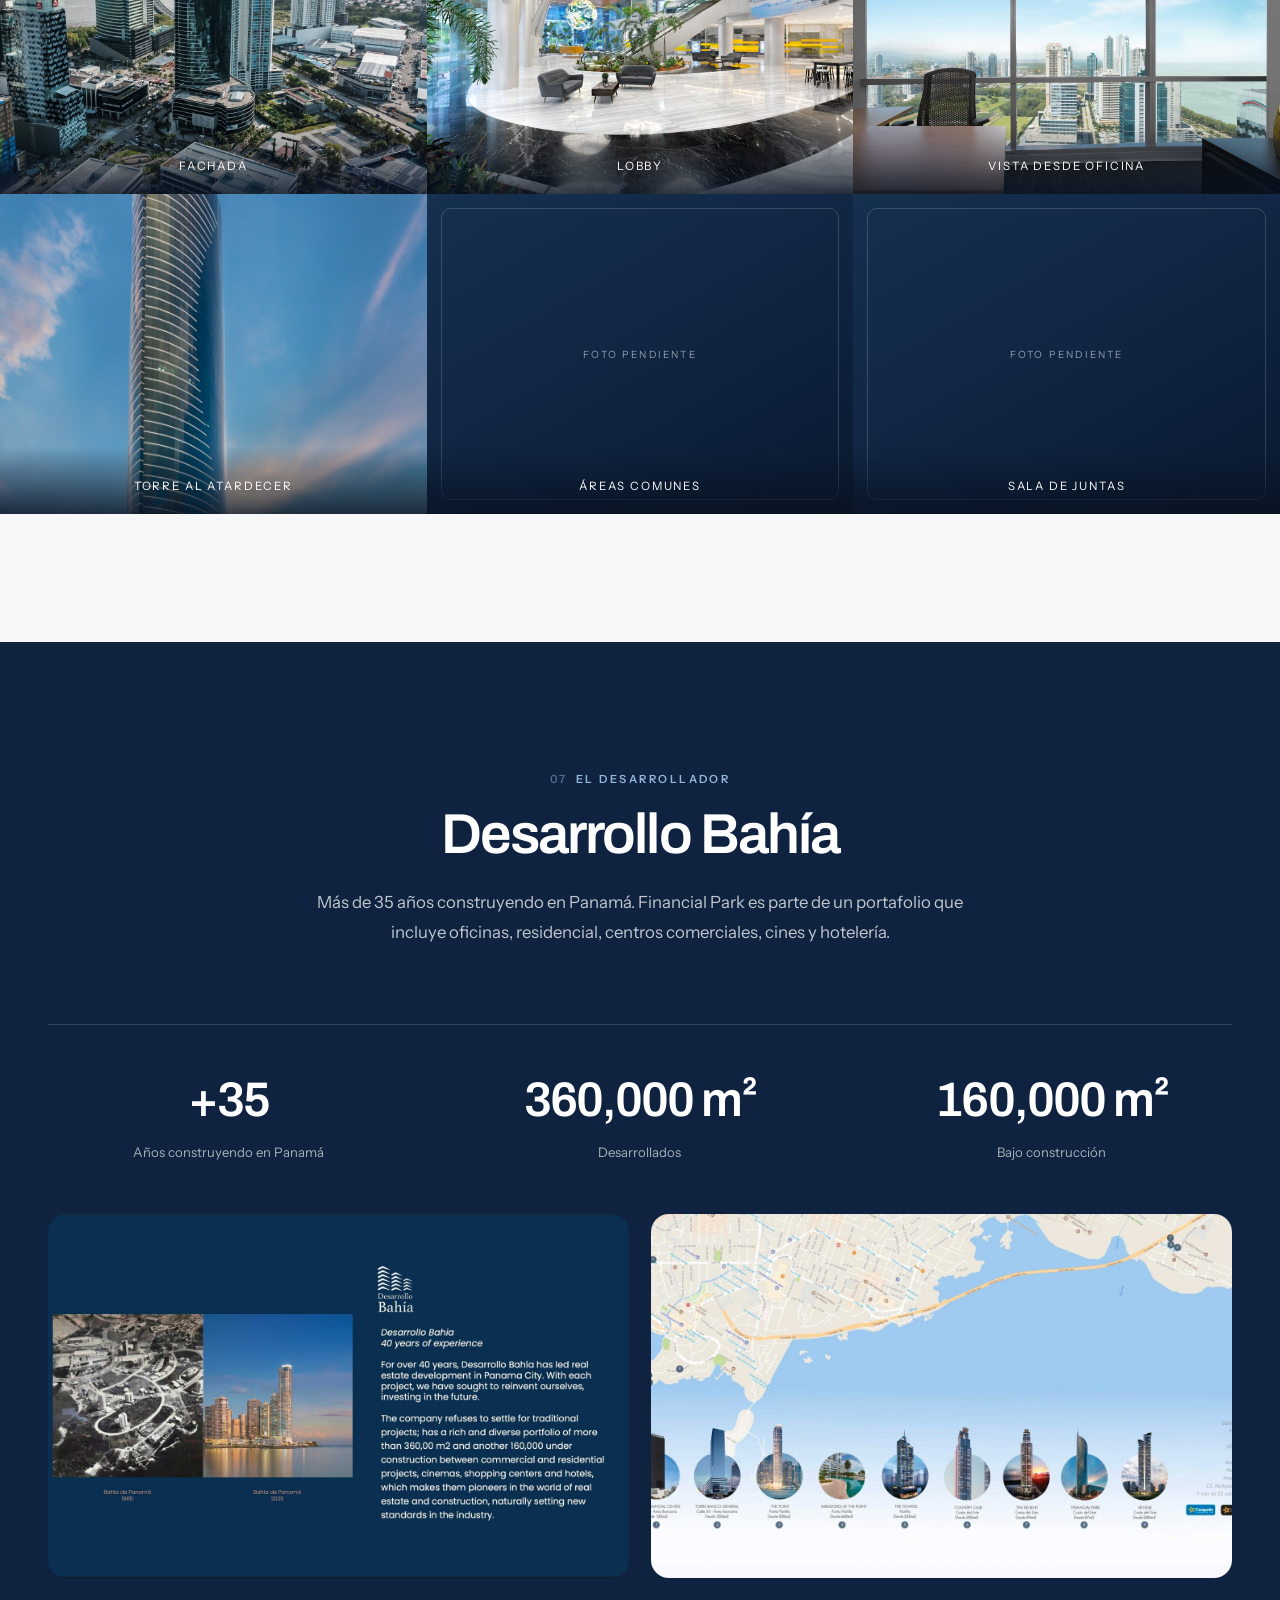
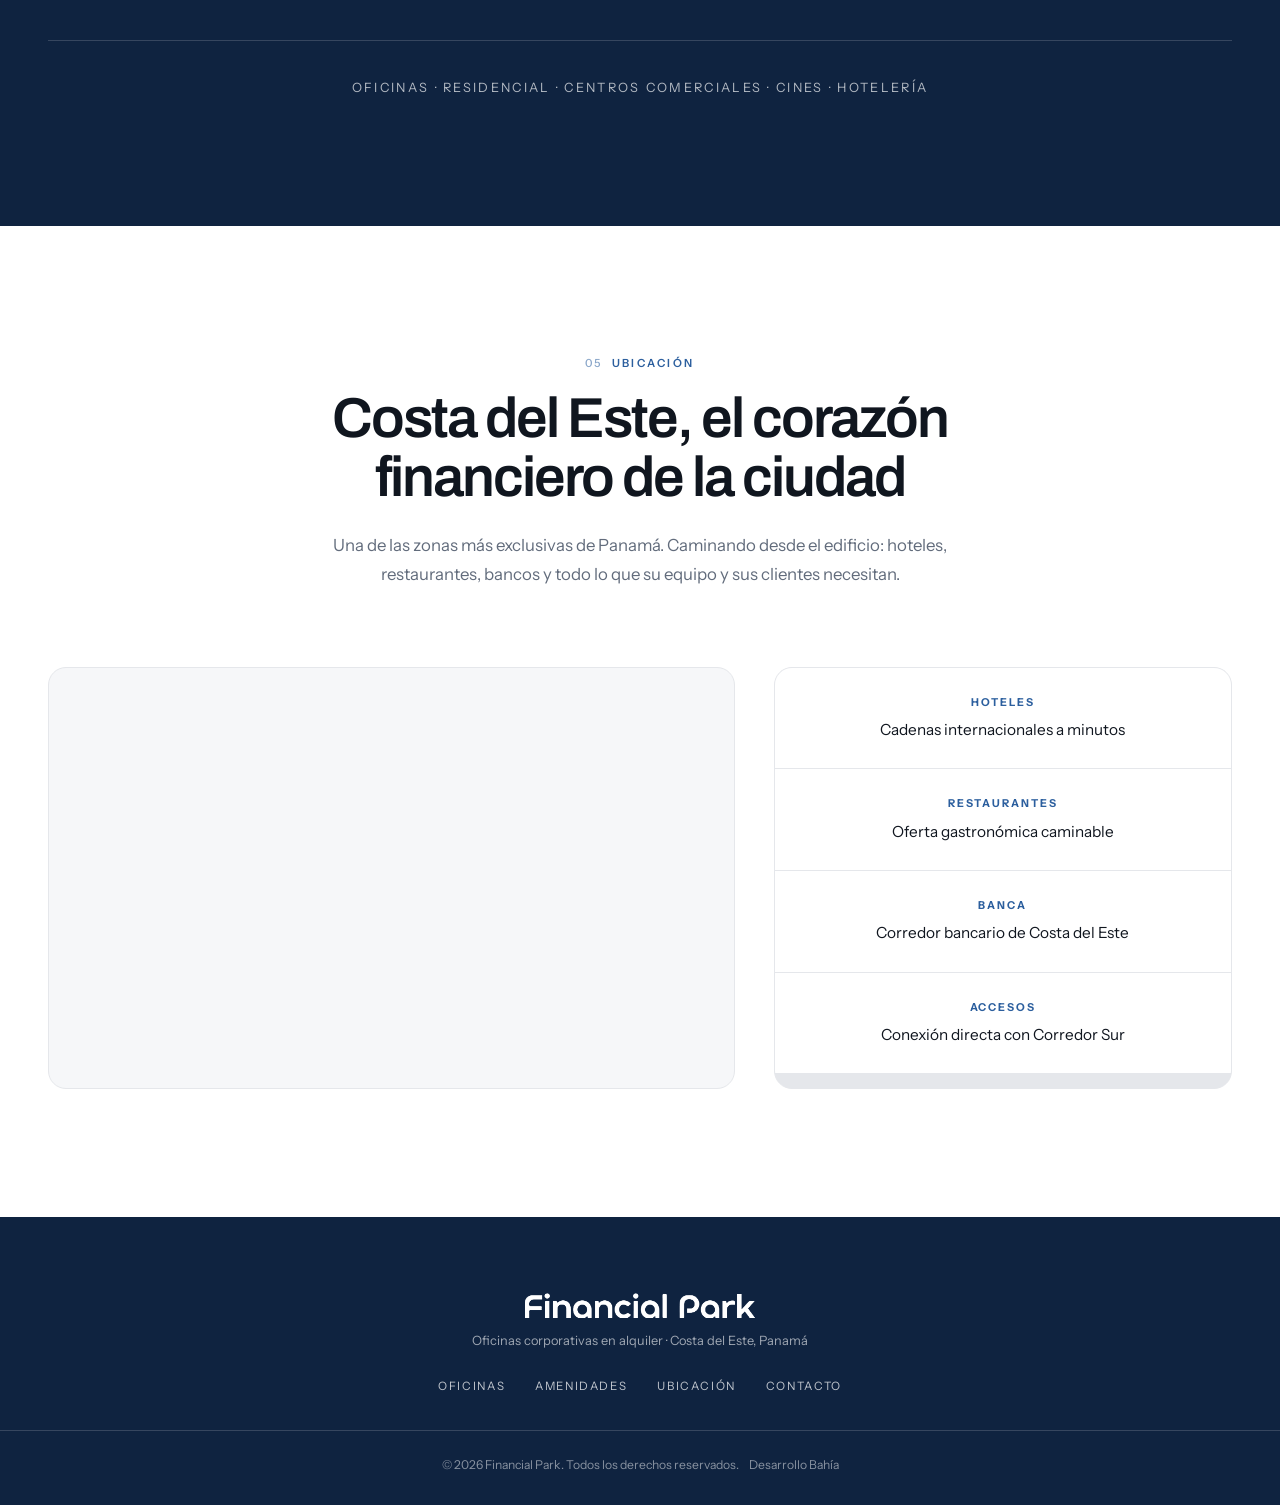
==== commit 1ae543de: "Restore 'Ubicación' section in index.html" ====
--- a/index.html
+++ b/index.html
@@ -238,6 +238,41 @@
   </div>
 </section>
 
+<!-- ═══════════ 06 · GALERÍA ═══════════ -->
+<section class="section section-soft" id="galeria">
+  <div class="wrap">
+    <div class="section-head">
+      <div>
+        <p class="eyebrow"><span class="num">06</span> Galería</p>
+        <h2 class="h2">El edificio<br>por dentro</h2>
+      </div>
+      <div class="section-head-side">
+        <p class="lead muted">Recorrido visual por la fachada, el lobby y los espacios de trabajo.</p>
+      </div>
+    </div>
+  </div>
+  <div class="gallery" data-slot="galeria"></div>
+</section>
+
+<!-- ═══════════ 07 · DESARROLLADOR ═══════════ -->
+<section class="section section-navy" id="desarrollador">
+  <div class="wrap">
+    <div class="section-head">
+      <div>
+        <p class="eyebrow eyebrow-light"><span class="num">07</span> <span data-slot="dev-eyebrow"></span></p>
+        <h2 class="h2 on-dark" data-slot="dev-titulo"></h2>
+      </div>
+      <div class="section-head-side">
+        <p class="lead on-dark-muted" data-slot="dev-texto"></p>
+      </div>
+    </div>
+
+    <div class="stats" data-slot="dev-stats"></div>
+    <div class="dev-photos" data-slot="dev-fotos"></div>
+    <p class="services" data-slot="dev-servicios"></p>
+  </div>
+</section>
+
 <!-- ═══════════ 05 · UBICACIÓN ═══════════ -->
 <section class="section" id="ubicacion">
   <div class="wrap">
@@ -257,41 +292,6 @@
       </div>
       <div class="around reveal" data-slot="alrededor"></div>
     </div>
-  </div>
-</section>
-
-<!-- ═══════════ 06 · GALERÍA ═══════════ -->
-<section class="section section-soft" id="galeria">
-  <div class="wrap">
-    <div class="section-head">
-      <div>
-        <p class="eyebrow"><span class="num">06</span> Galería</p>
-        <h2 class="h2">El edificio<br>por dentro</h2>
-      </div>
-      <div class="section-head-side">
-        <p class="lead muted">Recorrido visual por la fachada, el lobby y los espacios de trabajo.</p>
-      </div>
-    </div>
-  </div>
-  <div class="gallery" data-slot="galeria"></div>
-</section>
-
-<!-- ═══════════ 07 · DESARROLLADOR ═══════════ -->
-<section class="section section-navy" id="desarrollador">
-  <div class="wrap">
-    <div class="section-head">
-      <div>
-        <p class="eyebrow eyebrow-light"><span class="num">07</span> <span data-slot="dev-eyebrow"></span></p>
-        <h2 class="h2 on-dark" data-slot="dev-titulo"></h2>
-      </div>
-      <div class="section-head-side">
-        <p class="lead on-dark-muted" data-slot="dev-texto"></p>
-      </div>
-    </div>
-
-    <div class="stats" data-slot="dev-stats"></div>
-    <div class="dev-photos" data-slot="dev-fotos"></div>
-    <p class="services" data-slot="dev-servicios"></p>
   </div>
 </section>
 
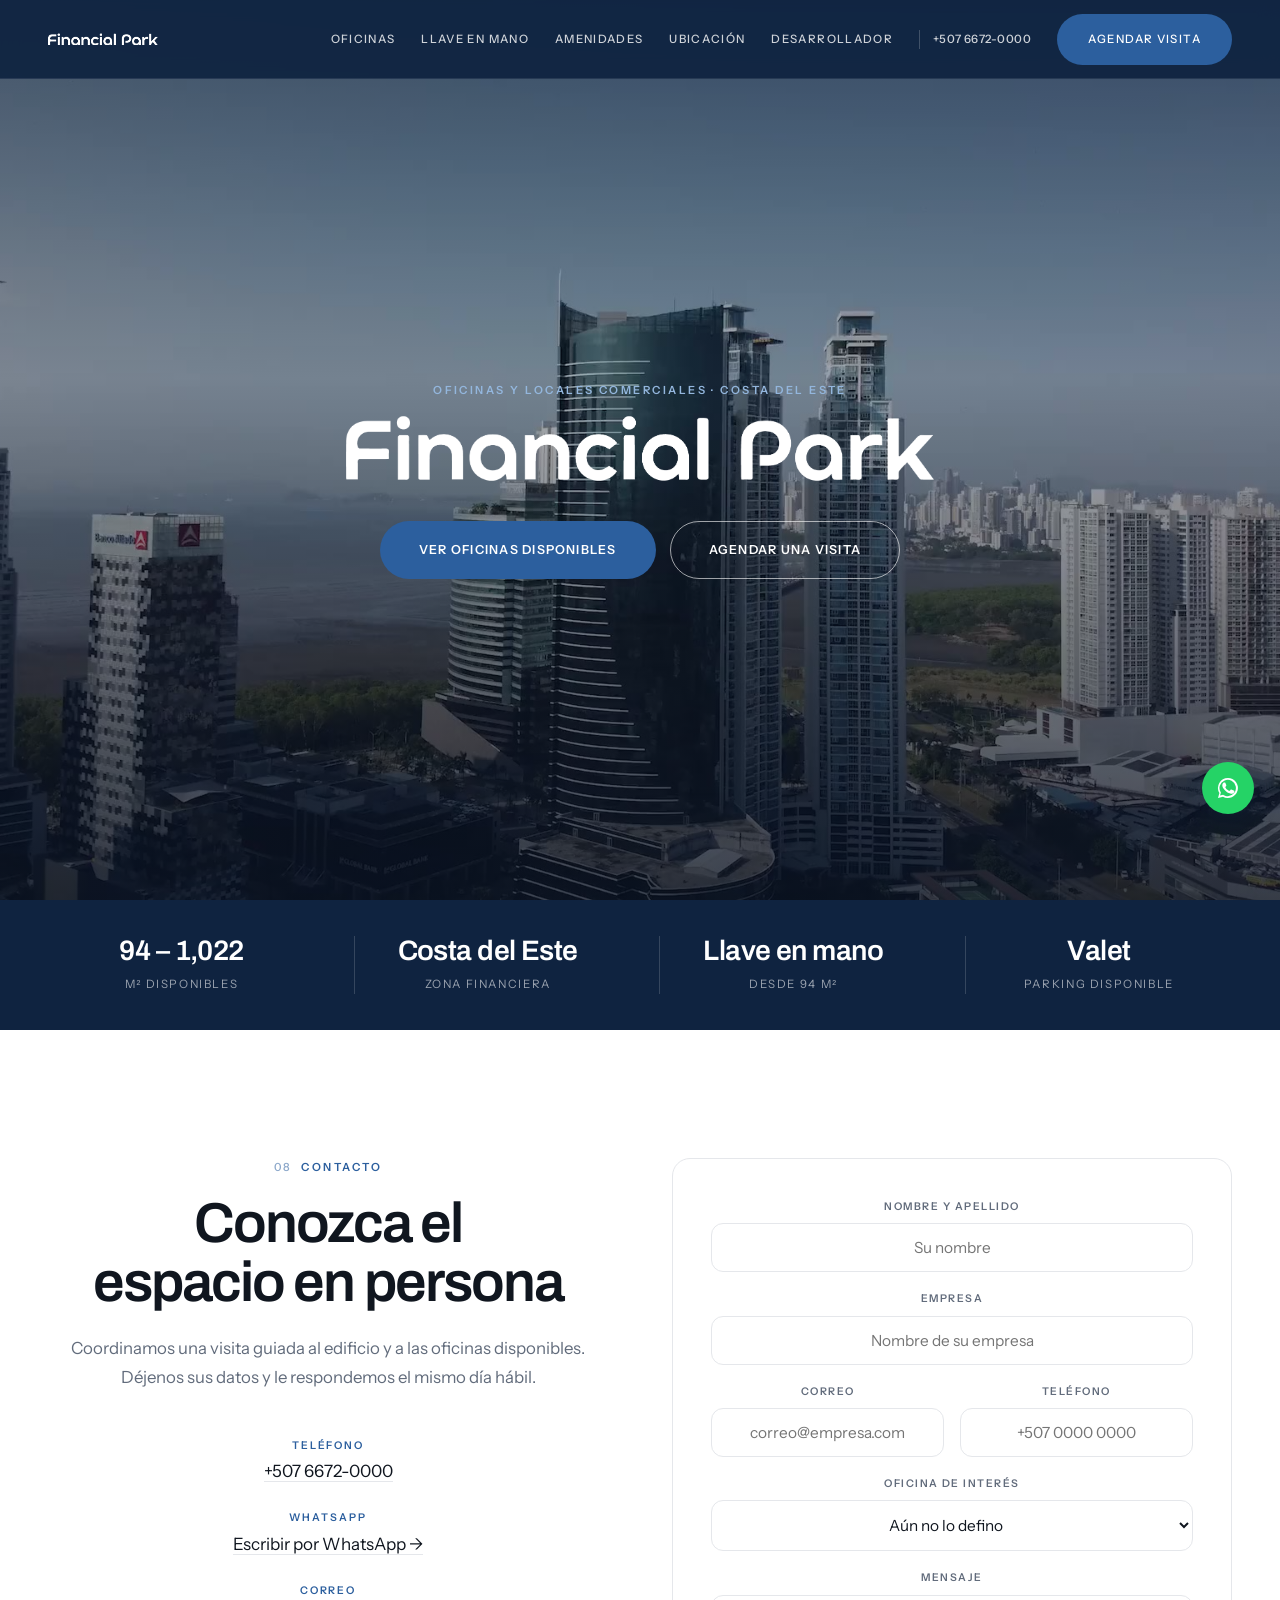
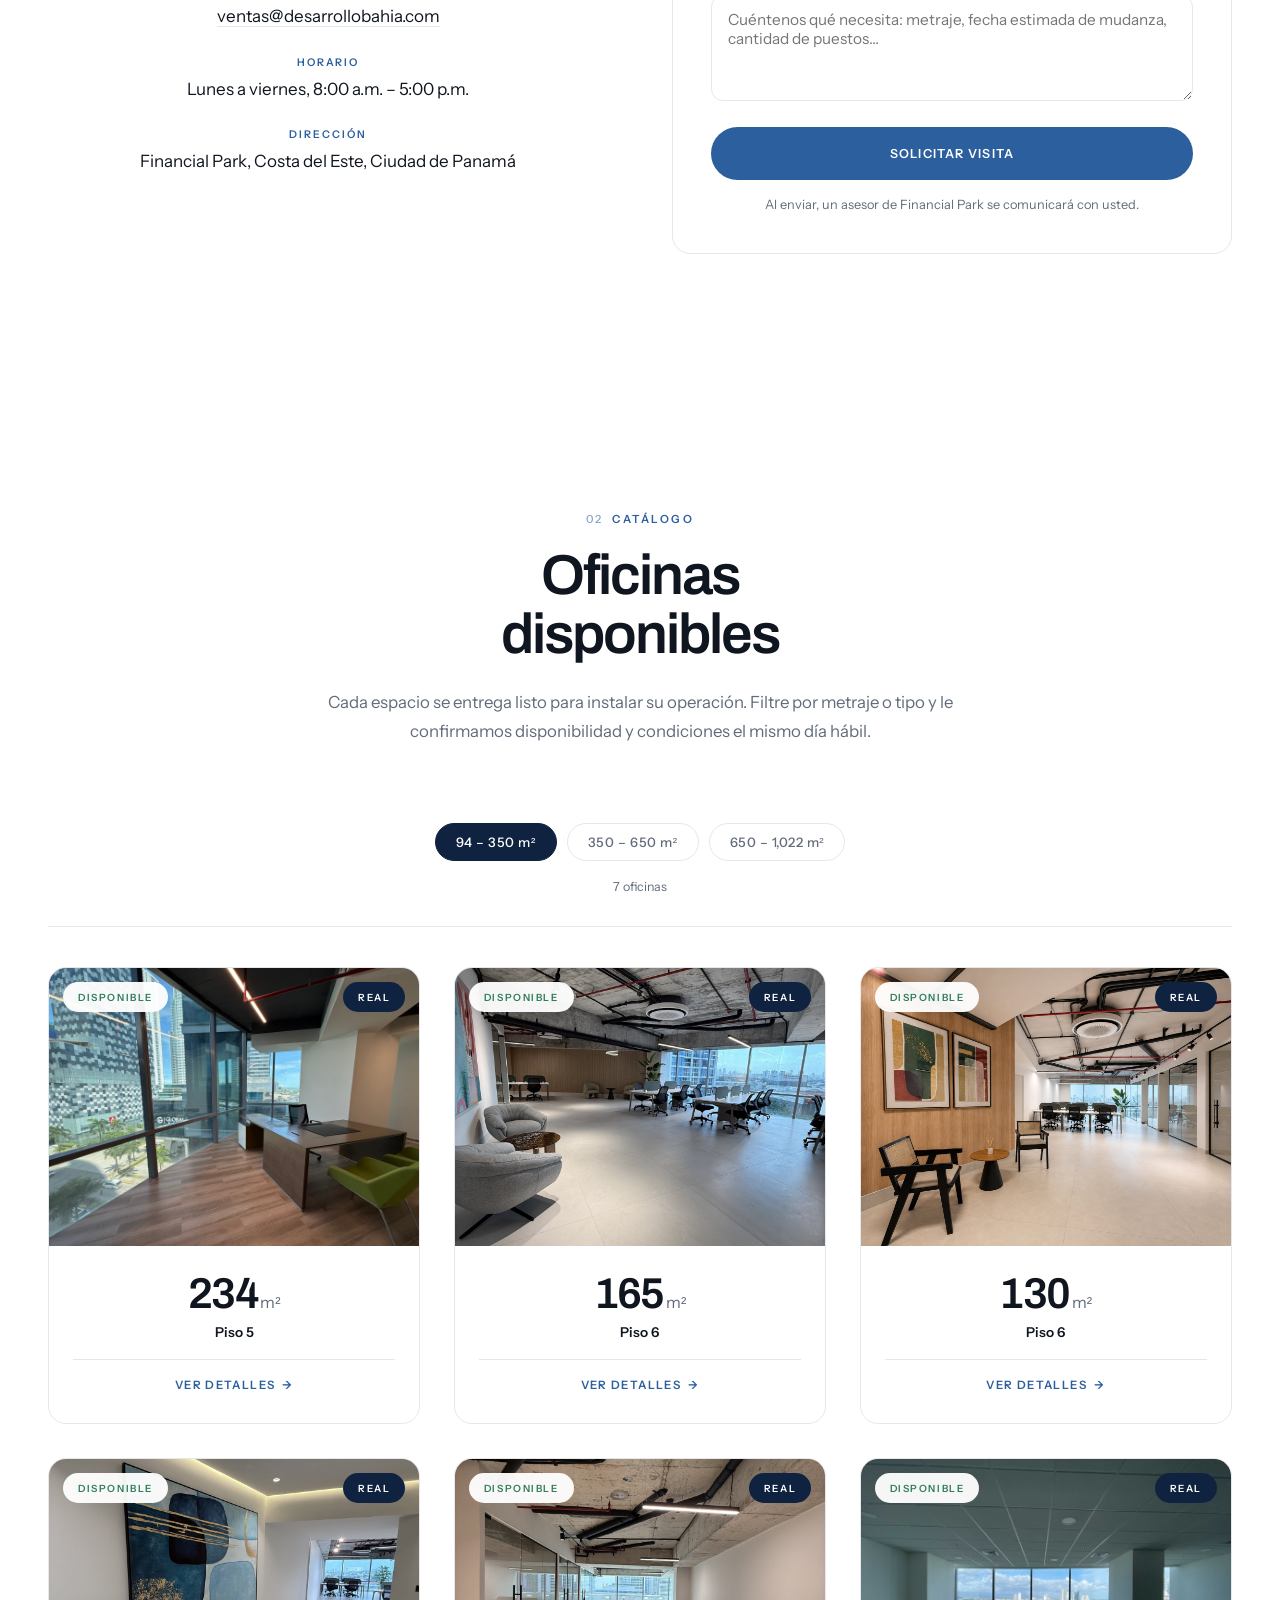
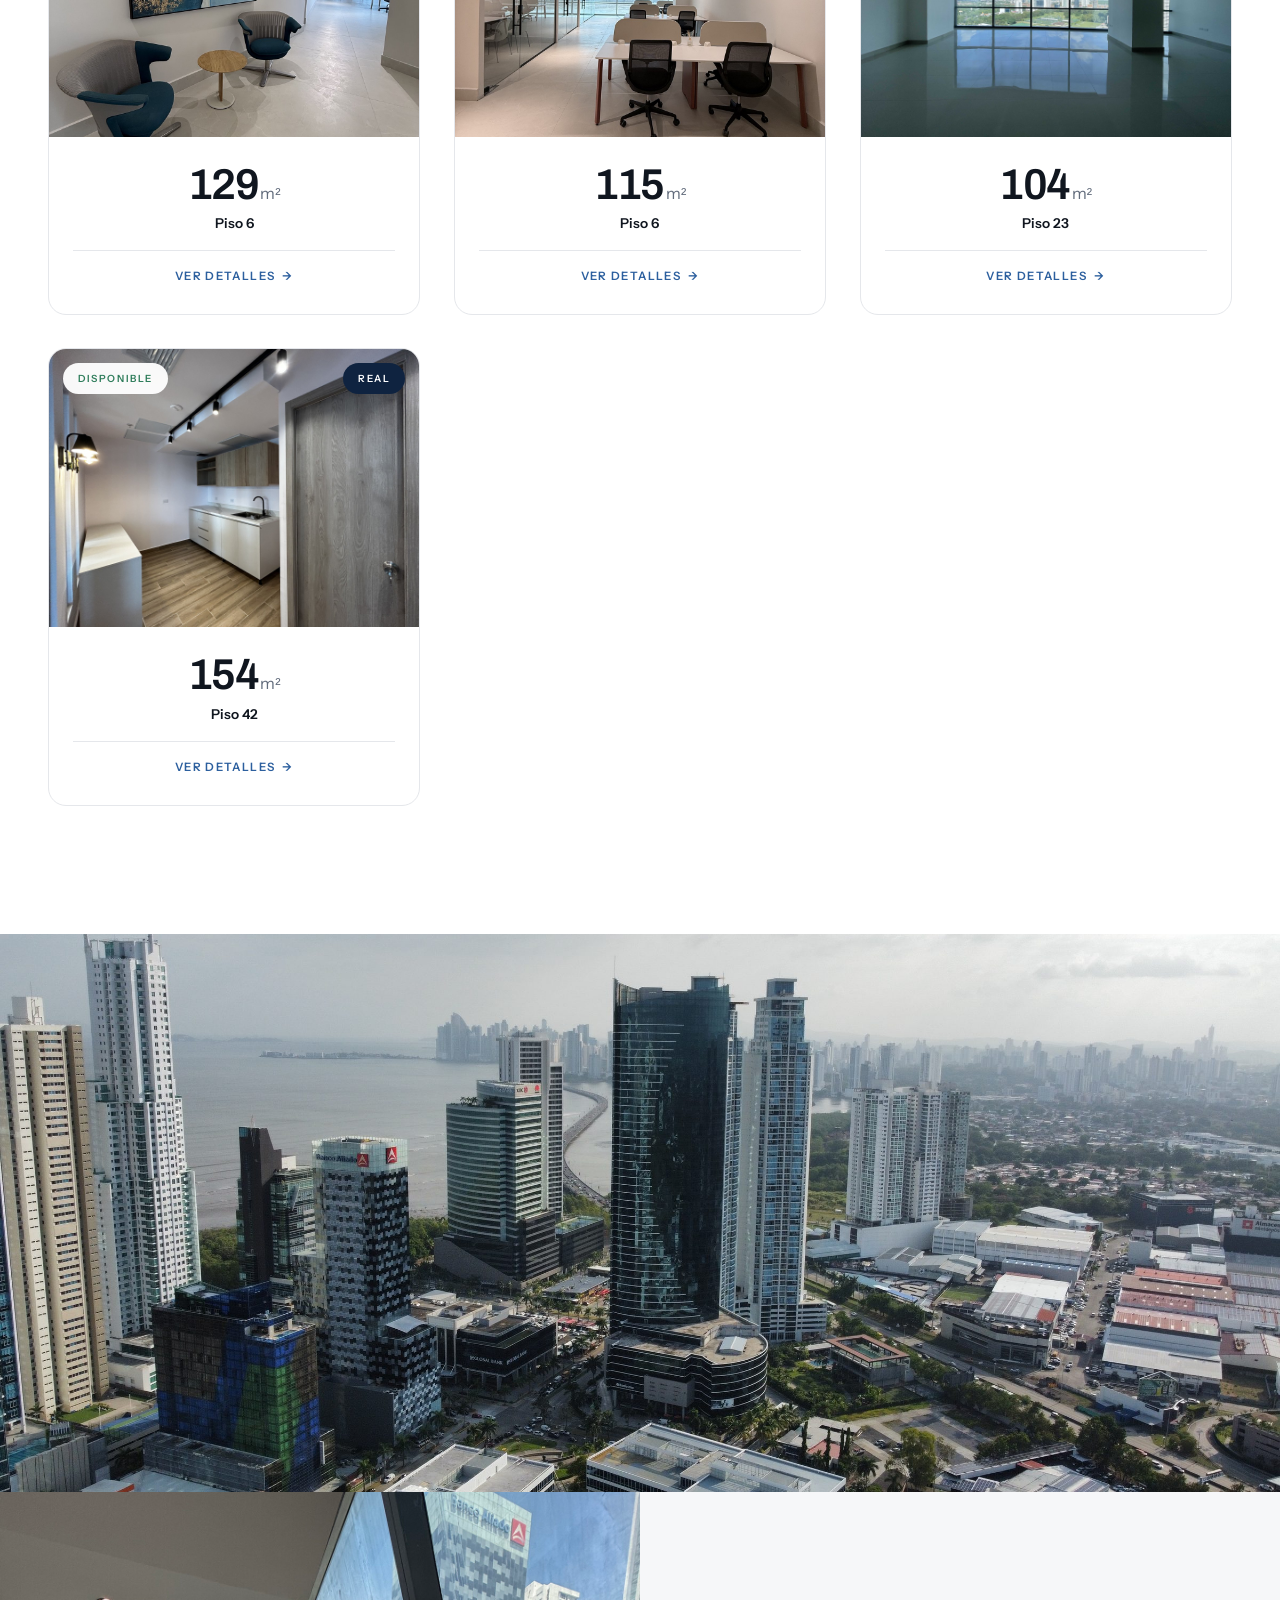
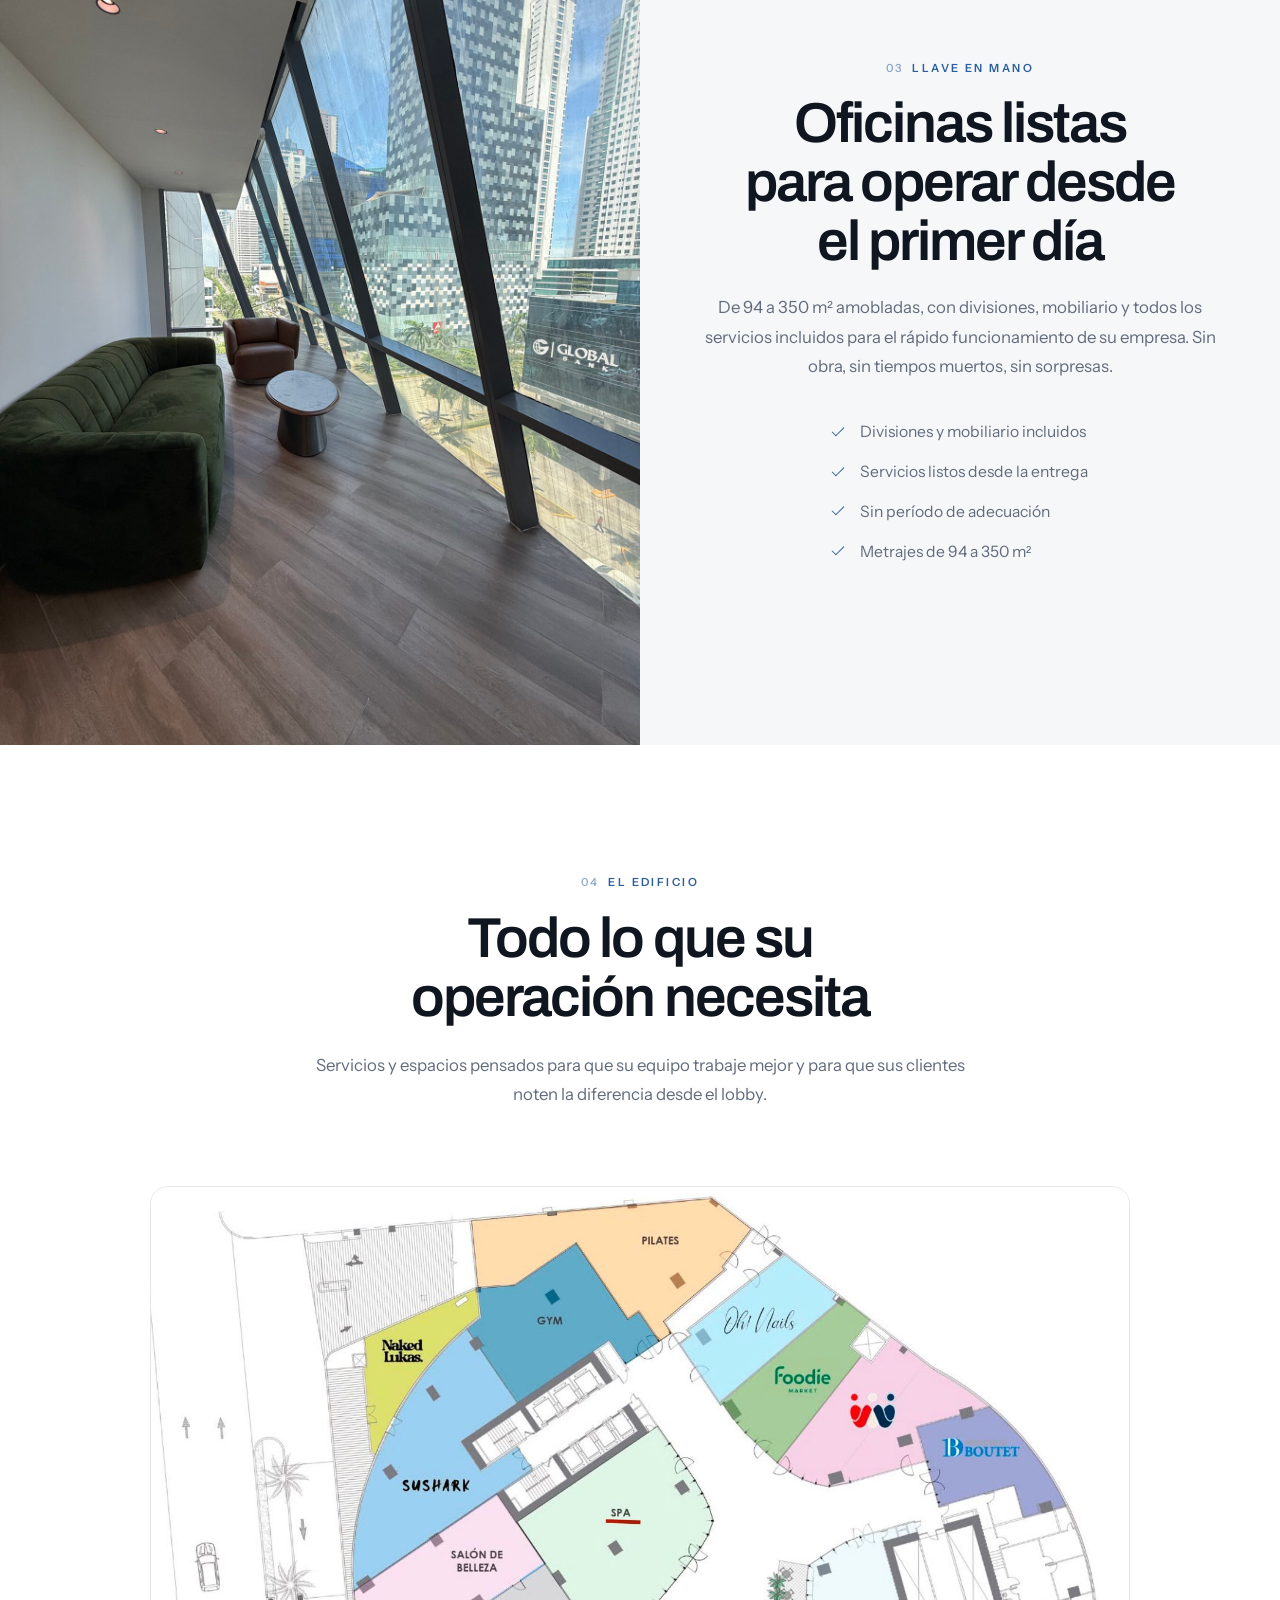
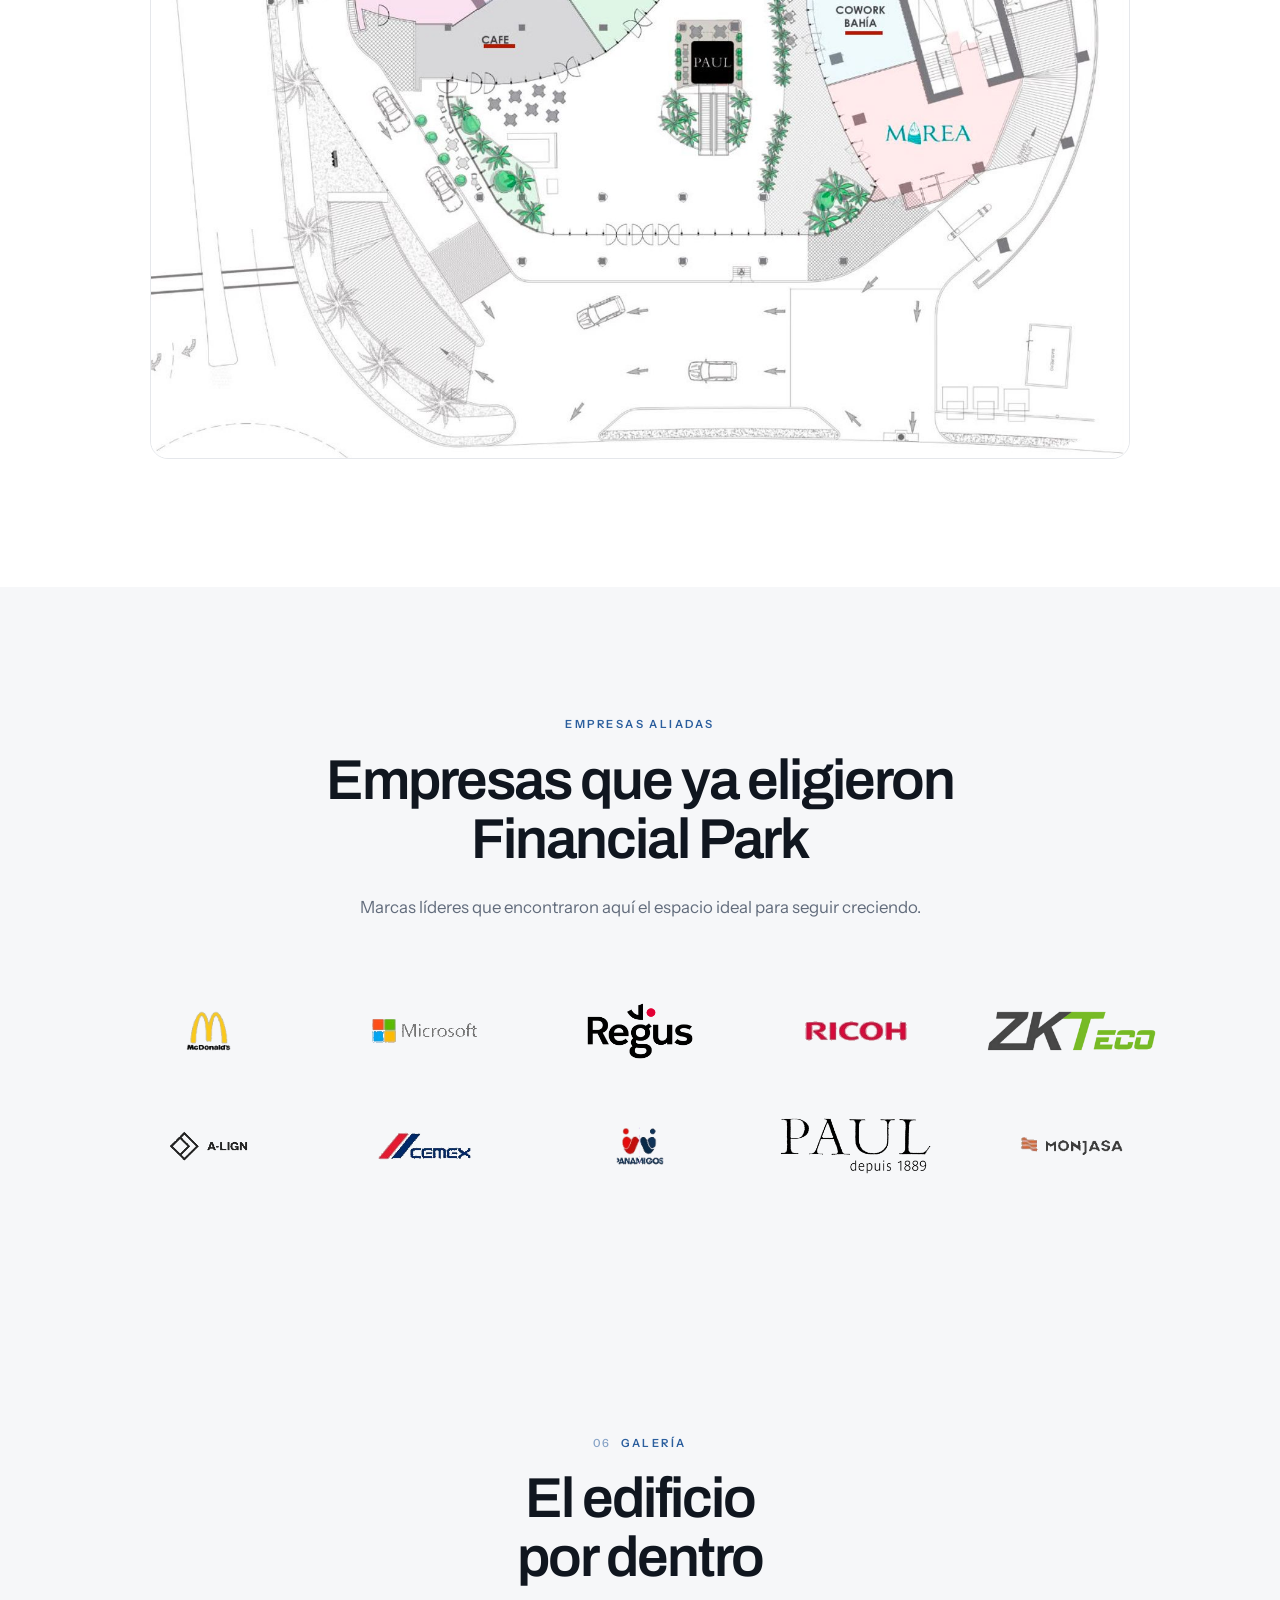
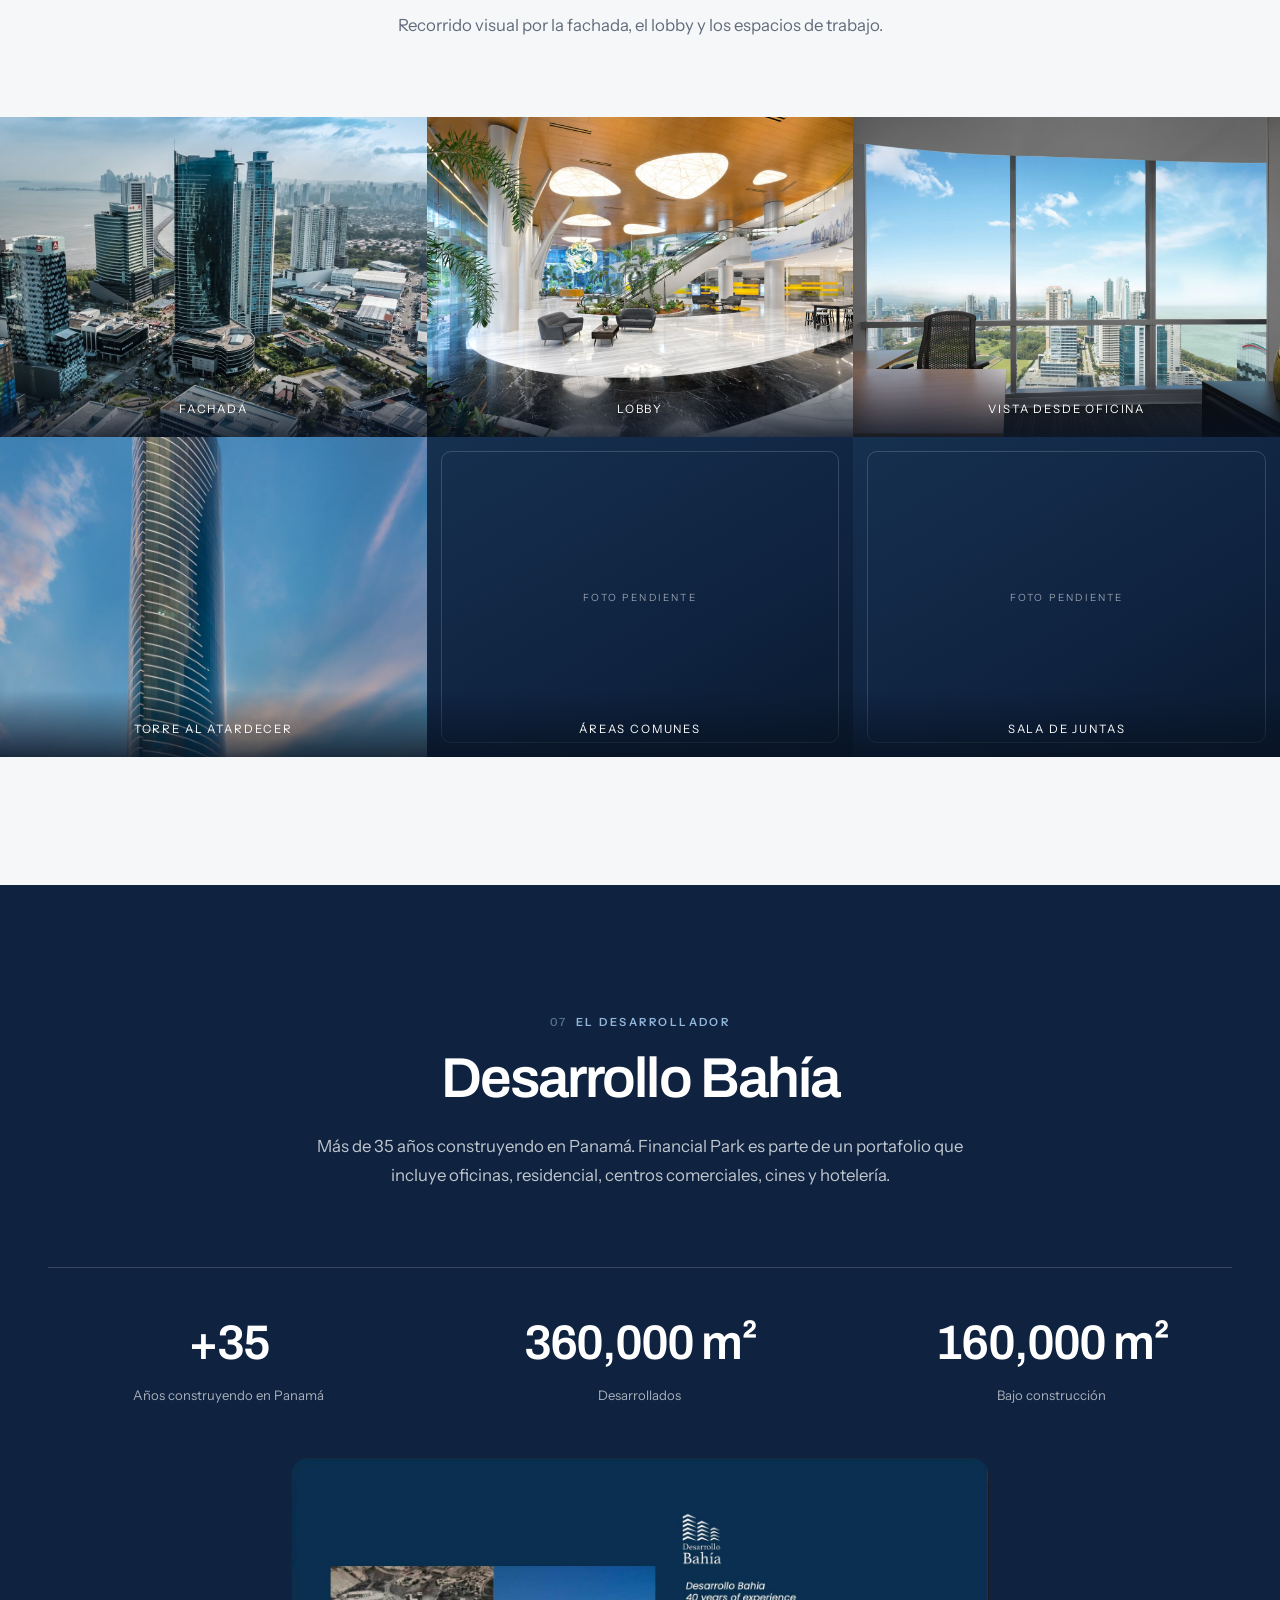
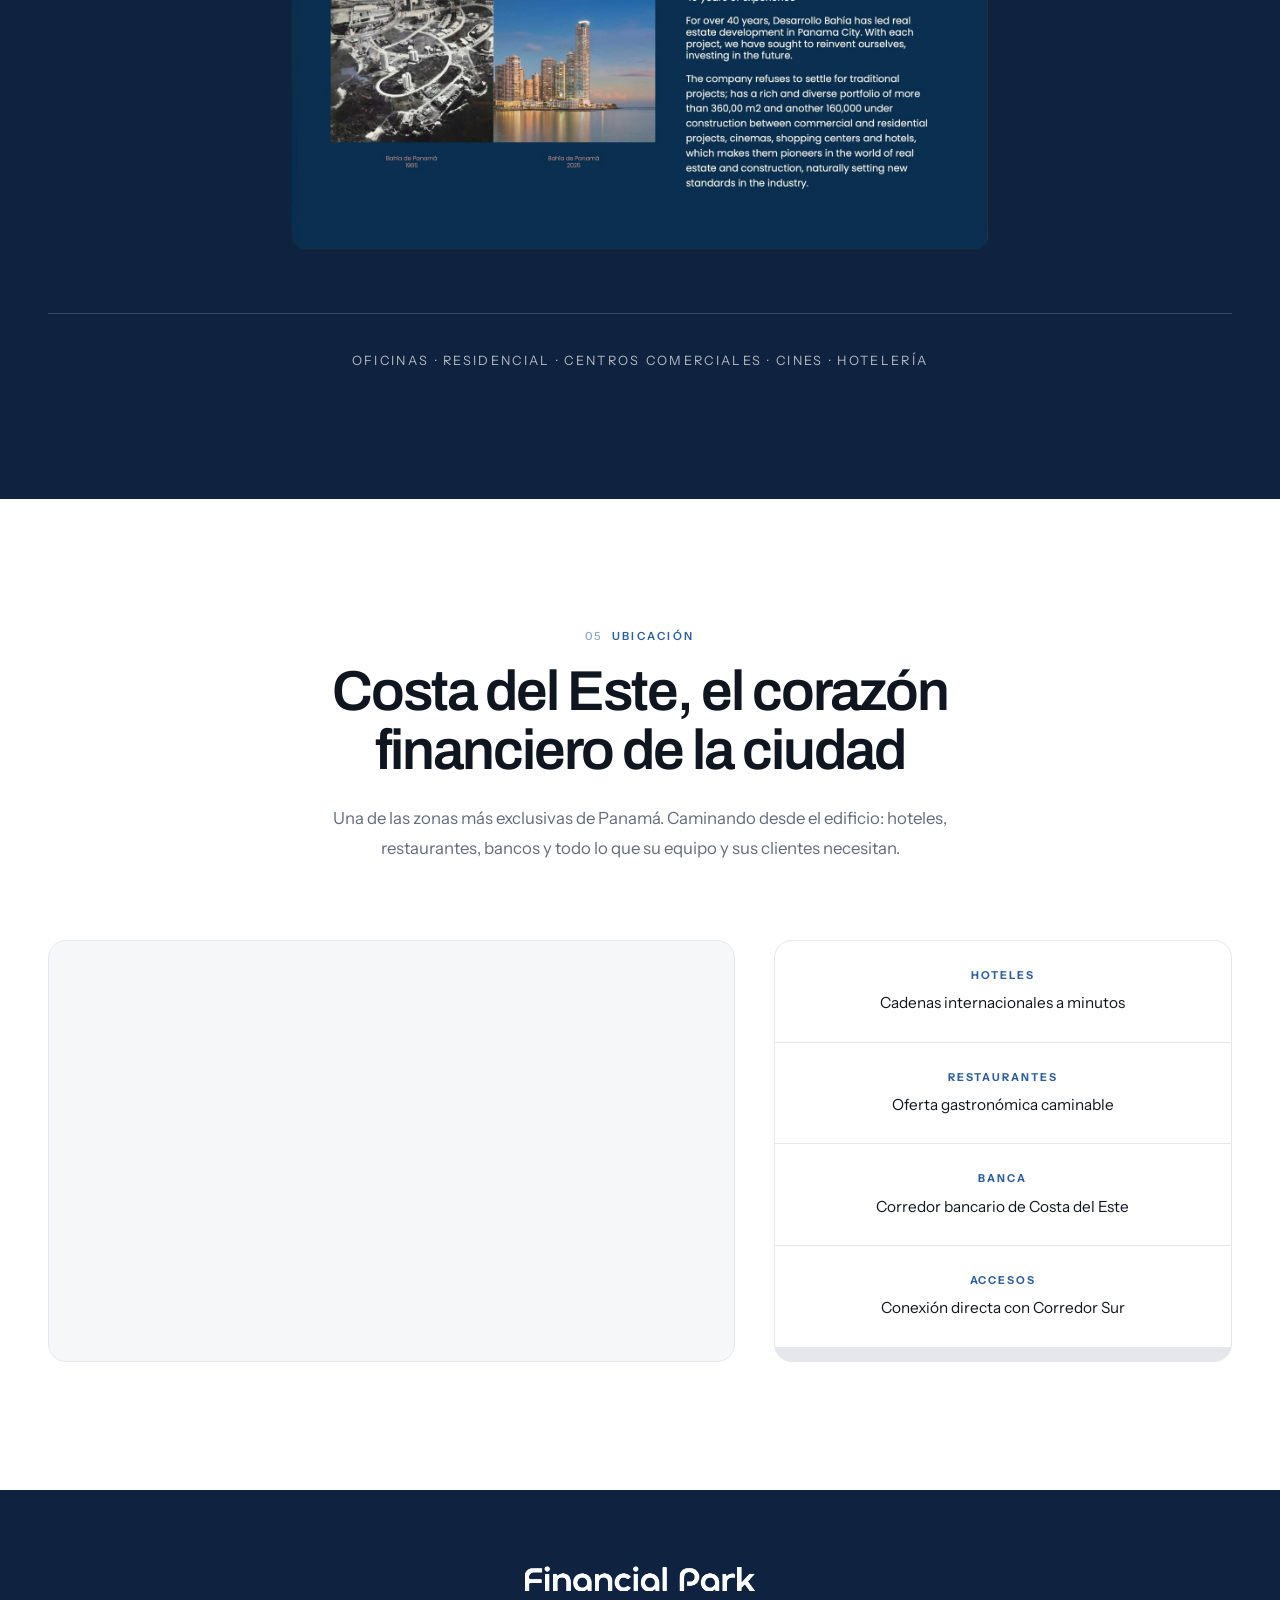
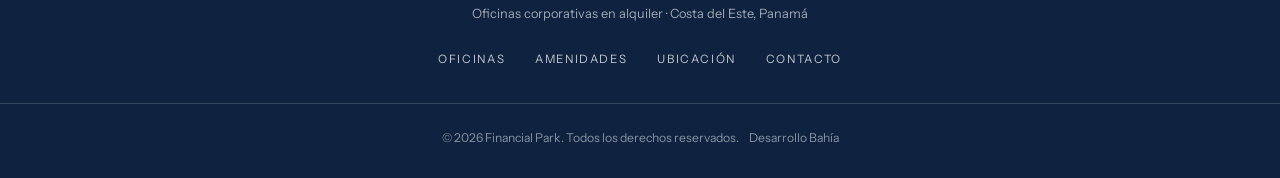
==== commit 827bc9b1: "Add interactive floor plan section to index.html" ====
--- a/index.html
+++ b/index.html
@@ -206,7 +206,8 @@
       </div>
     </div>
 
-    <div class="amenities" data-slot="amenidades"></div>
+    <!-- Plano interactivo de la planta baja (se arma desde contenido.js → plano) -->
+    <div class="plano" data-slot="plano"></div>
   </div>
 </section>
 
--- a/css/styles.css
+++ b/css/styles.css
@@ -661,6 +661,17 @@
 }
 .dev-photo{ border-radius:var(--r-card); overflow:hidden; aspect-ratio:16/10; }
 .dev-photo img{ width:100%; height:100%; object-fit:cover; }
+/* Una sola foto: centrada, ~20% más grande que una de las dos columnas, completa (sin recorte) */
+.dev-photo:only-child{
+  grid-column:1 / -1;
+  justify-self:center;
+  width:min(100%, calc((100% - clamp(14px, 2vw, 22px)) * 0.6));
+  aspect-ratio:auto;
+}
+.dev-photo:only-child img{ height:auto; object-fit:contain; display:block; }
+@media (max-width:640px){
+  .dev-photo:only-child{ width:100%; }
+}
 
 .services{
   margin:clamp(38px,5vw,62px) 0 0;
@@ -739,7 +750,7 @@
 .to-top:hover{ background:var(--blue); }
 
 /* ---------- Reveal ---------- */
-.reveal{ opacity:0; transform:translateY(24px); transition:opacity .7s ease, transform .7s ease; }
+.reveal{ opacity:0; transform:translateY(16px); transition:opacity .4s cubic-bezier(.2,.7,.2,1), transform .4s cubic-bezier(.2,.7,.2,1); }
 .reveal.in{ opacity:1; transform:none; }
 
 /* =====================================================
@@ -802,3 +813,179 @@
   html{ scroll-behavior:auto; }
   .reveal{ opacity:1; transform:none; transition:none; }
 }
+
+/* =====================================================
+   INTERACCIONES Y ANIMACIONES (suaves, 200–400 ms)
+   ===================================================== */
+:root{ --ease-out:cubic-bezier(.2,.7,.2,1); }
+
+/* Botones: elevación sutil al pasar el mouse y respuesta al hacer click */
+.btn{ transition:background .25s ease, color .25s ease, border-color .25s ease, transform .2s var(--ease-out), box-shadow .25s ease; }
+.btn-primary:hover{ box-shadow:0 10px 24px rgba(44,95,158,.28); }
+.btn:active, .filter:active{ transform:translateY(0) scale(.98); }
+.btn:focus-visible, .filter:focus-visible{ outline:2px solid var(--blue); outline-offset:3px; }
+.filter{ transition:background .2s ease, border-color .2s ease, color .2s ease, transform .2s var(--ease-out); }
+.filter:hover{ transform:translateY(-1px); }
+
+/* Fichas de oficina: la animación de entrada no anula el efecto hover */
+.listing.reveal{ transition:opacity .4s var(--ease-out), transform .3s var(--ease-out), box-shadow .3s ease; }
+.listing.reveal.in:hover, .listing.reveal.in:focus-visible{ transform:translateY(-6px); }
+.listing-media img{ transition:transform .4s var(--ease-out), opacity .4s ease; }
+
+/* Al cambiar de filtro: fundido corto con pequeño desplazamiento */
+@keyframes fpFadeUp{ from{ opacity:0; transform:translateY(12px); } to{ opacity:1; transform:none; } }
+.swap-in{ animation:fpFadeUp .32s var(--ease-out) both; }
+
+/* Modal de oficina y sus fotos: apertura más fluida */
+.oficina-modal-panel{ transform:translateY(14px) scale(.985); transition:transform .3s var(--ease-out); }
+.oficina-modal.is-open .oficina-modal-panel{ transform:none; }
+
+/* ---------- Plano interactivo (El edificio) ---------- */
+:root{ --ease-card:cubic-bezier(.22,1,.36,1); }
+.plano{ position:relative; }
+.plano-stage{
+  position:relative;
+  max-width:980px;
+  margin:0 auto;
+  border-radius:var(--r-card);
+  overflow:hidden;
+  background:#fff;
+  border:1px solid var(--line);
+}
+.plano-img{ width:100%; height:auto; display:block; }
+.plano-zonas{ position:absolute; inset:0; width:100%; height:100%; overflow:visible; }
+
+/* Zona del local: invisible en reposo; al activarse, relleno azul tenue,
+   contorno fino y un halo suave (sin bordes duros). */
+.plano-zona{
+  fill:var(--blue);
+  fill-opacity:0;
+  stroke:var(--blue);
+  stroke-opacity:0;
+  stroke-width:1.25;
+  vector-effect:non-scaling-stroke;
+  stroke-linejoin:round;
+  cursor:pointer;
+  outline:none;
+  transition:fill-opacity .25s var(--ease-card), stroke-opacity .25s var(--ease-card);
+}
+/* La zona solo detecta el cursor; el efecto visual lo hace la capa de elevación */
+.plano-zona.is-active{ fill-opacity:0; stroke-opacity:0; }
+.plano-zona:focus-visible{ stroke-opacity:.9; stroke-width:1.5; }
+
+/* Elevación del local: copia recortada con su forma exacta que se ilumina,
+   sube unos píxeles y proyecta una sombra suave. El plano base no se mueve. */
+.plano-lift{
+  pointer-events:none;
+  opacity:0;
+  transform:translateY(0);
+  transition:opacity .3s var(--ease-card), transform .3s var(--ease-card);
+}
+.plano-lift.is-active{ opacity:1; transform:translateY(-7px); }
+.plano-lift-luz{
+  fill:#fff; fill-opacity:.14;
+  stroke:var(--blue); stroke-opacity:.45; stroke-width:1;
+  vector-effect:non-scaling-stroke; stroke-linejoin:round;
+}
+
+/* Entrada del plano: fundido y acercamiento suave (0.97 → 1) */
+.plano-stage.reveal{ transform:scale(.97); transition:opacity .35s var(--ease-card), transform .35s var(--ease-card); }
+.plano-stage.reveal.in{ transform:none; }
+
+/* Tarjeta flotante: siempre foto arriba (≈260 × 170) y nombre debajo */
+.plano-card{
+  position:absolute; z-index:20; top:0; left:0;
+  width:276px;
+  padding:8px;
+  background:#fff;
+  border-radius:16px;
+  border:1px solid rgba(15,35,64,.06);
+  box-shadow:0 12px 32px rgba(15,35,64,.14), 0 2px 6px rgba(15,35,64,.05);
+  opacity:0;
+  transform:translateY(10px) scale(.96);
+  transform-origin:center top;
+  transition:opacity .3s var(--ease-card), transform .3s var(--ease-card);
+  will-change:opacity, transform;
+}
+.plano-card.is-open{ opacity:1; transform:none; }
+/* Cierre suave */
+.plano-card:not(.is-open){ transition-duration:.25s; }
+/* Al cambiar de local, la tarjeta se desliza (sin seguir al cursor) */
+.plano-card.is-moving{
+  transition:opacity .3s var(--ease-card), transform .3s var(--ease-card),
+             left .3s var(--ease-card), top .3s var(--ease-card);
+}
+
+@keyframes planoSwap{ from{ opacity:0; transform:translateY(3px); } to{ opacity:1; transform:none; } }
+.plano-card-inner.is-swap{ animation:planoSwap .2s var(--ease-card) both; }
+
+.plano-card-media{
+  position:relative;
+  width:100%;
+  aspect-ratio:26/17;
+  border-radius:10px;
+  overflow:hidden;
+  background:var(--soft);
+}
+.plano-card-media img{ width:100%; height:100%; object-fit:cover; display:block; }
+/* Foto aún no subida: se conserva el espacio con un fondo neutro y el ícono del edificio */
+.plano-card-media.is-empty{
+  background:
+    linear-gradient(135deg, #eef2f7 0%, #e3e9f1 100%);
+}
+.plano-card-media.is-empty::after{
+  content:"";
+  position:absolute; left:50%; top:50%;
+  width:34px; height:34px; margin:-17px 0 0 -17px;
+  opacity:.35;
+  background:var(--navy);
+  -webkit-mask:url("data:image/svg+xml,%3Csvg xmlns='http://www.w3.org/2000/svg' viewBox='0 0 24 24' fill='none' stroke='black' stroke-width='1.5' stroke-linecap='round' stroke-linejoin='round'%3E%3Cpath d='M3 21h18M5 21V7l7-4 7 4v14M9 21v-5h6v5M9 10h.01M15 10h.01M9 13.5h.01M15 13.5h.01'/%3E%3C/svg%3E") center/contain no-repeat;
+          mask:url("data:image/svg+xml,%3Csvg xmlns='http://www.w3.org/2000/svg' viewBox='0 0 24 24' fill='none' stroke='black' stroke-width='1.5' stroke-linecap='round' stroke-linejoin='round'%3E%3Cpath d='M3 21h18M5 21V7l7-4 7 4v14M9 21v-5h6v5M9 10h.01M15 10h.01M9 13.5h.01M15 13.5h.01'/%3E%3C/svg%3E") center/contain no-repeat;
+}
+.plano-card-body{ padding:12px 8px 6px; }
+.plano-card-nombre{
+  margin:0;
+  font-family:var(--display); font-weight:600; font-size:1.02rem; line-height:1.25;
+  letter-spacing:-0.01em; color:var(--navy);
+}
+.plano-card-estado{
+  display:inline-flex; align-items:center; gap:6px;
+  margin-top:5px;
+  font-size:.66rem; font-weight:500; letter-spacing:.07em; text-transform:uppercase;
+  color:var(--muted);
+}
+.plano-card-estado::before{ content:""; width:6px; height:6px; border-radius:50%; background:var(--muted); }
+.plano-card-estado.operacion::before{ background:var(--green); }
+.plano-card-estado.proximamente{ color:var(--amber); }
+.plano-card-estado.proximamente::before{ background:var(--amber); }
+
+.plano-card-close{
+  position:absolute; top:14px; right:14px; z-index:2;
+  width:30px; height:30px; border-radius:50%; border:0;
+  background:rgba(15,35,64,.72); color:#fff; font-size:.8rem;
+  cursor:pointer; display:none; align-items:center; justify-content:center;
+  transition:background .2s ease;
+}
+.plano-card-close:hover{ background:var(--navy); }
+
+/* Celular / pantallas táctiles: la misma tarjeta (foto + nombre) se abre
+   al tocar el local, fija abajo y con botón de cerrar visible. */
+@media (hover:none), (max-width:760px){
+  .plano-card{
+    position:fixed; left:12px !important; right:12px; bottom:calc(12px + env(safe-area-inset-bottom, 0px)); top:auto !important;
+    width:auto; max-width:360px; margin:0 auto;
+    transform:translateY(10px) scale(.96);
+    transform-origin:center bottom;
+    z-index:120;
+  }
+  .plano-card.is-open{ transform:none; }
+  .plano-card-close{ display:flex; }
+  .plano-card-media{ max-height:34vh; }
+}
+
+/* Respeta "reducir movimiento" del dispositivo: sin desplazamientos */
+@media (prefers-reduced-motion: reduce){
+  .reveal, .swap-in, .plano-card, .oficina-modal-panel, .plano-lift, .plano-stage{ transform:none !important; }
+  .swap-in, .plano-card-inner.is-swap{ animation:none; }
+  *, *::before, *::after{ transition-duration:.01ms !important; animation-duration:.01ms !important; scroll-behavior:auto !important; }
+}
